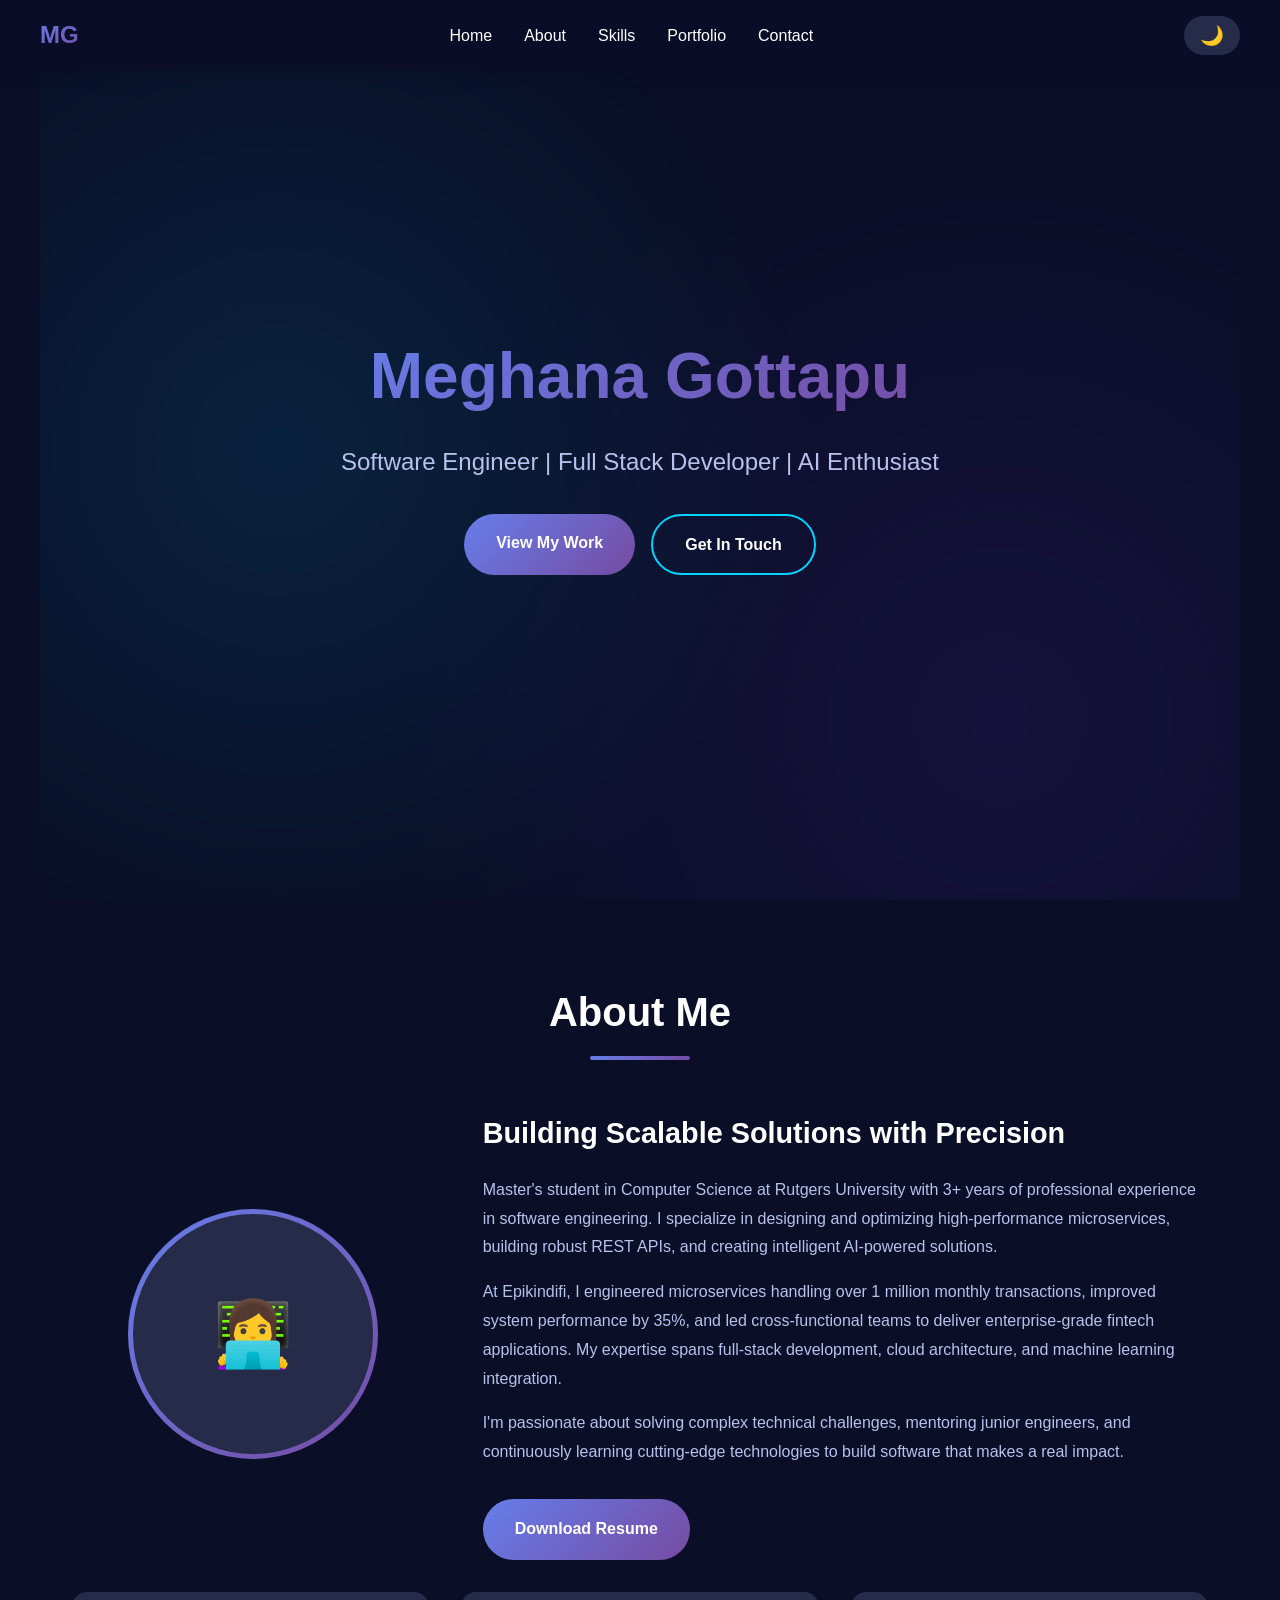
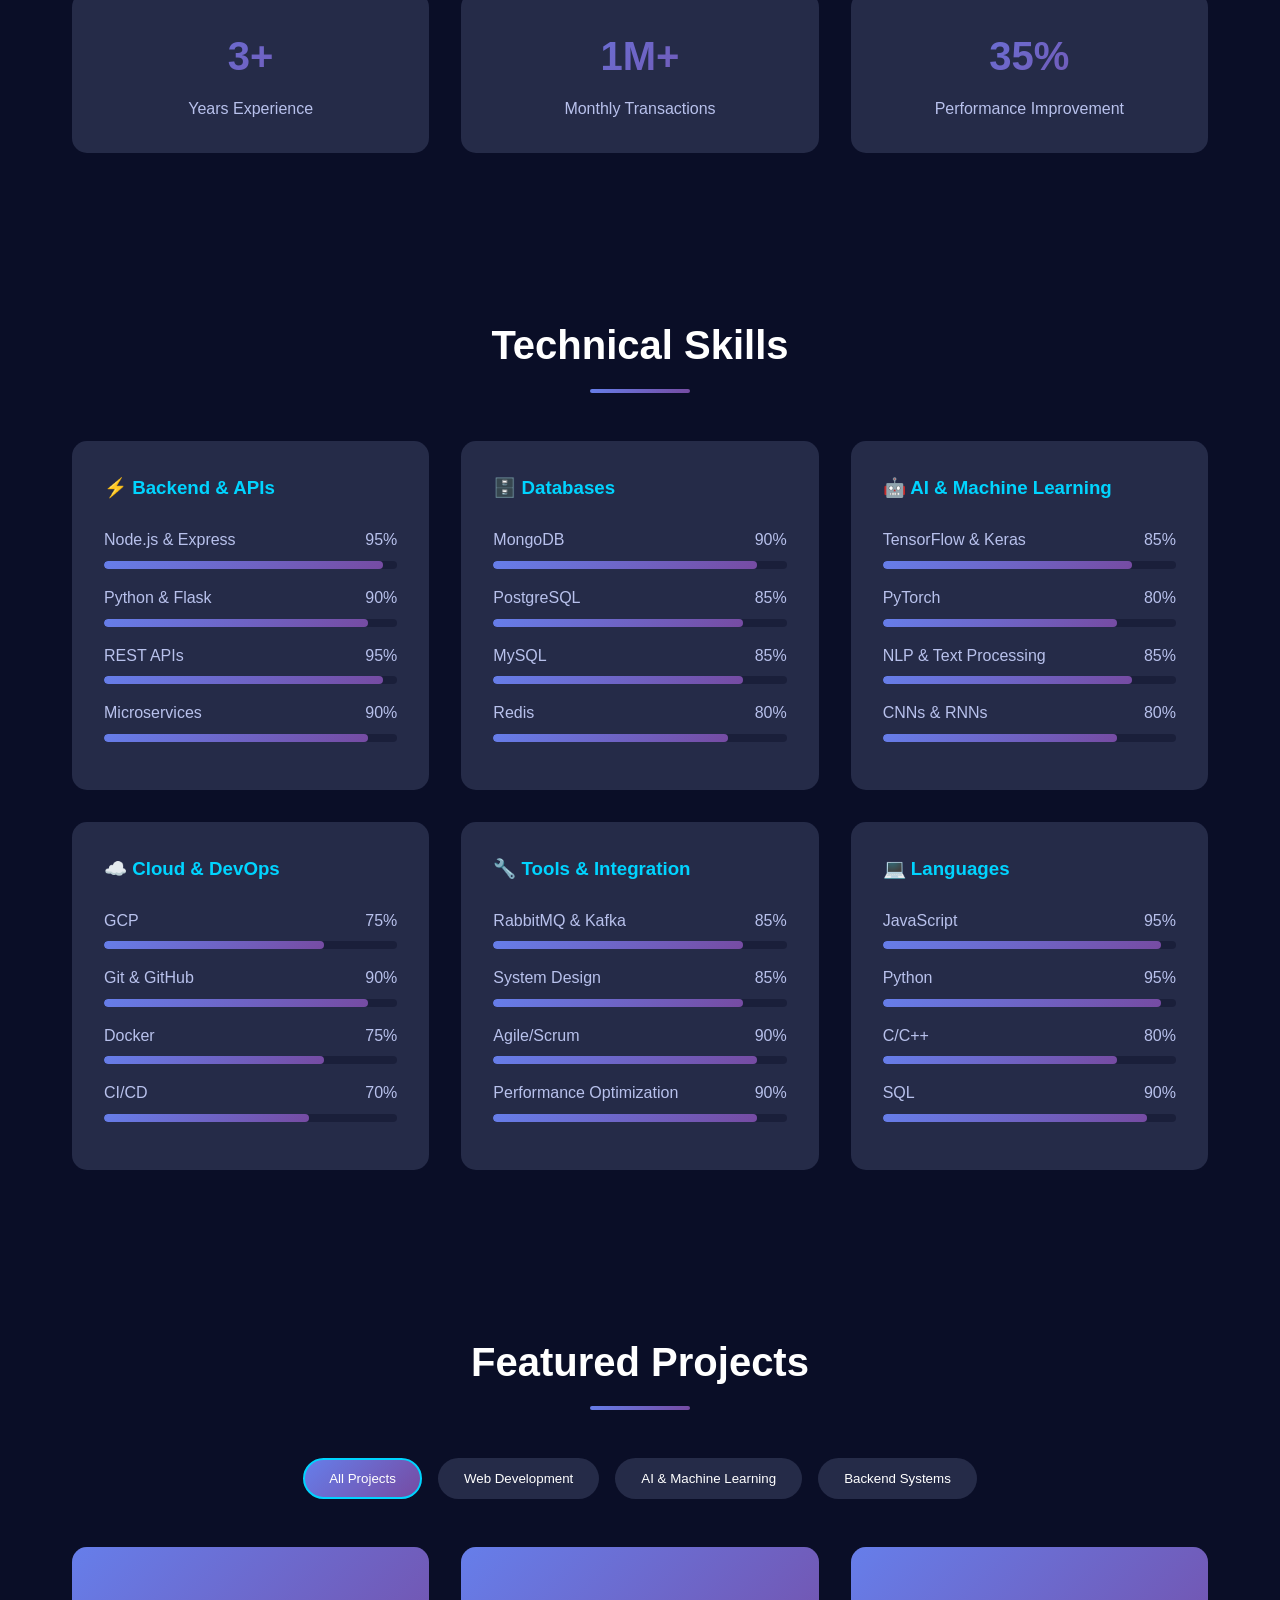
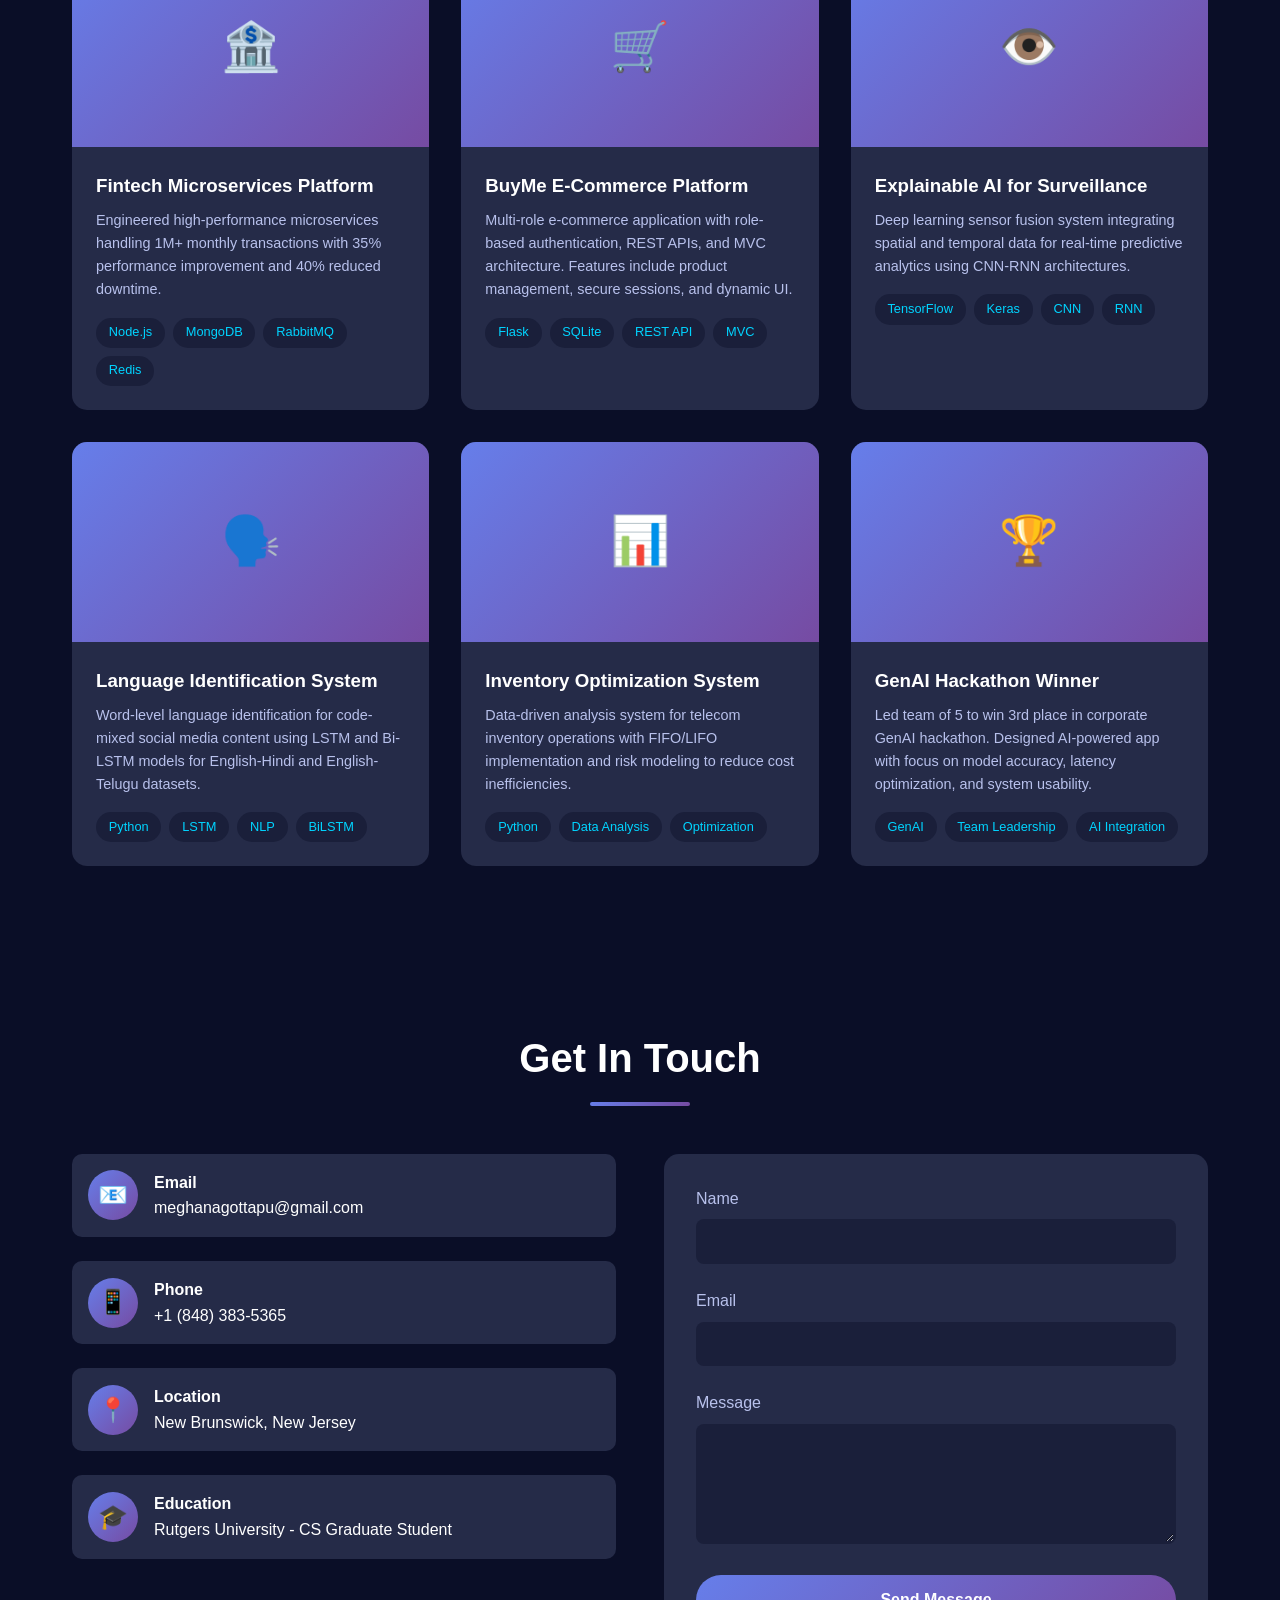
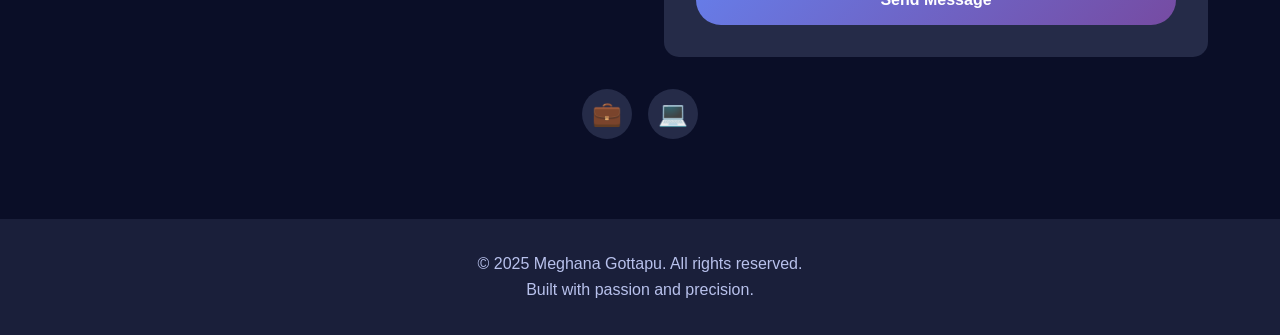
==== index.html @ 326f7963 "Create index.html" ====
<!DOCTYPE html>
<html lang="en">
<head>
    <meta charset="UTF-8">
    <meta name="viewport" content="width=device-width, initial-scale=1.0">
    <title>Meghana Gottapu - Software Engineer & AI Enthusiast</title>
    <meta name="description" content="Portfolio of Meghana Gottapu - Full Stack Developer specializing in microservices, AI/ML, and scalable systems">
    <style>
        * {
            margin: 0;
            padding: 0;
            box-sizing: border-box;
        }

        :root {
            --bg-primary: #0a0e27;
            --bg-secondary: #1a1f3a;
            --bg-card: #252b48;
            --text-primary: #ffffff;
            --text-secondary: #b8c1ec;
            --accent-primary: #00d4ff;
            --accent-secondary: #7c3aed;
            --accent-gradient: linear-gradient(135deg, #667eea 0%, #764ba2 100%);
            --transition: all 0.3s cubic-bezier(0.4, 0, 0.2, 1);
        }

        body.light-mode {
            --bg-primary: #f8f9fa;
            --bg-secondary: #ffffff;
            --bg-card: #ffffff;
            --text-primary: #1a1f3a;
            --text-secondary: #4a5568;
            --accent-primary: #667eea;
            --accent-secondary: #764ba2;
        }

        body {
            font-family: 'Segoe UI', Tahoma, Geneva, Verdana, sans-serif;
            background: var(--bg-primary);
            color: var(--text-primary);
            line-height: 1.6;
            overflow-x: hidden;
            transition: var(--transition);
        }

        .navbar {
            position: fixed;
            top: 0;
            width: 100%;
            background: rgba(10, 14, 39, 0.95);
            backdrop-filter: blur(10px);
            padding: 1rem 2rem;
            z-index: 1000;
            transition: var(--transition);
            box-shadow: 0 2px 20px rgba(0, 0, 0, 0.1);
        }

        body.light-mode .navbar {
            background: rgba(255, 255, 255, 0.95);
            box-shadow: 0 2px 20px rgba(0, 0, 0, 0.05);
        }

        .navbar.scrolled {
            padding: 0.5rem 2rem;
        }

        .nav-container {
            max-width: 1200px;
            margin: 0 auto;
            display: flex;
            justify-content: space-between;
            align-items: center;
        }

        .logo {
            font-size: 1.5rem;
            font-weight: bold;
            background: var(--accent-gradient);
            -webkit-background-clip: text;
            -webkit-text-fill-color: transparent;
            background-clip: text;
        }

        .nav-links {
            display: flex;
            gap: 2rem;
            list-style: none;
        }

        .nav-links a {
            color: var(--text-primary);
            text-decoration: none;
            font-weight: 500;
            transition: var(--transition);
            position: relative;
        }

        .nav-links a::after {
            content: '';
            position: absolute;
            bottom: -5px;
            left: 0;
            width: 0;
            height: 2px;
            background: var(--accent-gradient);
            transition: var(--transition);
        }

        .nav-links a:hover::after {
            width: 100%;
        }

        .theme-toggle {
            background: var(--bg-card);
            border: none;
            color: var(--text-primary);
            padding: 0.5rem 1rem;
            border-radius: 20px;
            cursor: pointer;
            transition: var(--transition);
            font-size: 1.2rem;
        }

        .theme-toggle:hover {
            transform: scale(1.1);
        }

        .hero {
            min-height: 100vh;
            display: flex;
            align-items: center;
            justify-content: center;
            position: relative;
            overflow: hidden;
            padding: 2rem;
        }

        .hero-bg {
            position: absolute;
            width: 100%;
            height: 100%;
            opacity: 0.1;
            background: radial-gradient(circle at 20% 50%, var(--accent-primary) 0%, transparent 50%),
                        radial-gradient(circle at 80% 80%, var(--accent-secondary) 0%, transparent 50%);
        }

        .hero-content {
            max-width: 1200px;
            z-index: 1;
            text-align: center;
        }

        .hero-content h1 {
            font-size: 4rem;
            margin-bottom: 1rem;
            background: var(--accent-gradient);
            -webkit-background-clip: text;
            -webkit-text-fill-color: transparent;
            background-clip: text;
            animation: fadeInUp 1s ease;
        }

        .hero-content .tagline {
            font-size: 1.5rem;
            color: var(--text-secondary);
            margin-bottom: 2rem;
            animation: fadeInUp 1s ease 0.2s backwards;
        }

        .cta-buttons {
            display: flex;
            gap: 1rem;
            justify-content: center;
            flex-wrap: wrap;
            animation: fadeInUp 1s ease 0.4s backwards;
        }

        .btn {
            padding: 1rem 2rem;
            border: none;
            border-radius: 50px;
            font-size: 1rem;
            font-weight: 600;
            cursor: pointer;
            transition: var(--transition);
            text-decoration: none;
            display: inline-block;
        }

        .btn-primary {
            background: var(--accent-gradient);
            color: white;
        }

        .btn-primary:hover {
            transform: translateY(-3px);
            box-shadow: 0 10px 30px rgba(102, 126, 234, 0.4);
        }

        .btn-secondary {
            background: transparent;
            color: var(--text-primary);
            border: 2px solid var(--accent-primary);
        }

        .btn-secondary:hover {
            background: var(--accent-primary);
            color: white;
            transform: translateY(-3px);
        }

        section {
            padding: 5rem 2rem;
            max-width: 1200px;
            margin: 0 auto;
        }

        .section-title {
            font-size: 2.5rem;
            text-align: center;
            margin-bottom: 3rem;
            position: relative;
            padding-bottom: 1rem;
        }

        .section-title::after {
            content: '';
            position: absolute;
            bottom: 0;
            left: 50%;
            transform: translateX(-50%);
            width: 100px;
            height: 4px;
            background: var(--accent-gradient);
            border-radius: 2px;
        }

        .about-content {
            display: grid;
            grid-template-columns: 1fr 2fr;
            gap: 3rem;
            align-items: center;
        }

        .about-image {
            width: 250px;
            height: 250px;
            border-radius: 50%;
            background: var(--accent-gradient);
            padding: 5px;
            margin: 0 auto;
        }

        .about-image-inner {
            width: 100%;
            height: 100%;
            border-radius: 50%;
            background: var(--bg-card);
            display: flex;
            align-items: center;
            justify-content: center;
            font-size: 4rem;
            color: var(--accent-primary);
        }

        .about-text {
            color: var(--text-secondary);
            line-height: 1.8;
        }

        .about-text h3 {
            color: var(--text-primary);
            margin-bottom: 1rem;
            font-size: 1.8rem;
        }

        .about-text p {
            margin-bottom: 1rem;
        }

        .stats {
            display: grid;
            grid-template-columns: repeat(3, 1fr);
            gap: 2rem;
            margin-top: 2rem;
        }

        .stat-card {
            background: var(--bg-card);
            padding: 2rem;
            border-radius: 15px;
            text-align: center;
            transition: var(--transition);
        }

        .stat-card:hover {
            transform: translateY(-10px);
            box-shadow: 0 10px 30px rgba(0, 0, 0, 0.3);
        }

        .stat-number {
            font-size: 2.5rem;
            font-weight: bold;
            background: var(--accent-gradient);
            -webkit-background-clip: text;
            -webkit-text-fill-color: transparent;
            background-clip: text;
        }

        .stat-label {
            color: var(--text-secondary);
            margin-top: 0.5rem;
        }

        .skills-grid {
            display: grid;
            grid-template-columns: repeat(auto-fit, minmax(300px, 1fr));
            gap: 2rem;
        }

        .skill-category {
            background: var(--bg-card);
            padding: 2rem;
            border-radius: 15px;
            transition: var(--transition);
        }

        .skill-category:hover {
            transform: translateY(-5px);
            box-shadow: 0 10px 30px rgba(0, 0, 0, 0.3);
        }

        .skill-category h3 {
            margin-bottom: 1.5rem;
            color: var(--accent-primary);
            display: flex;
            align-items: center;
            gap: 0.5rem;
        }

        .skill-item {
            margin-bottom: 1rem;
        }

        .skill-name {
            display: flex;
            justify-content: space-between;
            margin-bottom: 0.5rem;
            color: var(--text-secondary);
        }

        .skill-bar {
            height: 8px;
            background: var(--bg-secondary);
            border-radius: 10px;
            overflow: hidden;
        }

        .skill-progress {
            height: 100%;
            background: var(--accent-gradient);
            border-radius: 10px;
            transition: width 1s ease;
            width: 0;
        }

        .portfolio-filters {
            display: flex;
            justify-content: center;
            gap: 1rem;
            margin-bottom: 3rem;
            flex-wrap: wrap;
        }

        .filter-btn {
            padding: 0.7rem 1.5rem;
            background: var(--bg-card);
            color: var(--text-primary);
            border: 2px solid transparent;
            border-radius: 25px;
            cursor: pointer;
            transition: var(--transition);
            font-weight: 500;
        }

        .filter-btn:hover, .filter-btn.active {
            border-color: var(--accent-primary);
            background: var(--accent-gradient);
            color: white;
        }

        .portfolio-grid {
            display: grid;
            grid-template-columns: repeat(auto-fill, minmax(350px, 1fr));
            gap: 2rem;
        }

        .portfolio-item {
            background: var(--bg-card);
            border-radius: 15px;
            overflow: hidden;
            transition: var(--transition);
            cursor: pointer;
        }

        .portfolio-item:hover {
            transform: translateY(-10px);
            box-shadow: 0 15px 40px rgba(0, 0, 0, 0.4);
        }

        .portfolio-image {
            width: 100%;
            height: 200px;
            background: var(--accent-gradient);
            display: flex;
            align-items: center;
            justify-content: center;
            font-size: 3rem;
            color: white;
        }

        .portfolio-content {
            padding: 1.5rem;
        }

        .portfolio-content h3 {
            margin-bottom: 0.5rem;
            color: var(--text-primary);
        }

        .portfolio-content p {
            color: var(--text-secondary);
            margin-bottom: 1rem;
            font-size: 0.9rem;
        }

        .portfolio-tags {
            display: flex;
            flex-wrap: wrap;
            gap: 0.5rem;
        }

        .tag {
            padding: 0.3rem 0.8rem;
            background: var(--bg-secondary);
            border-radius: 15px;
            font-size: 0.8rem;
            color: var(--accent-primary);
        }

        .contact-container {
            display: grid;
            grid-template-columns: 1fr 1fr;
            gap: 3rem;
        }

        .contact-info {
            display: flex;
            flex-direction: column;
            gap: 1.5rem;
        }

        .contact-item {
            display: flex;
            align-items: center;
            gap: 1rem;
            padding: 1rem;
            background: var(--bg-card);
            border-radius: 10px;
            transition: var(--transition);
        }

        .contact-item:hover {
            transform: translateX(10px);
        }

        .contact-icon {
            width: 50px;
            height: 50px;
            background: var(--accent-gradient);
            border-radius: 50%;
            display: flex;
            align-items: center;
            justify-content: center;
            font-size: 1.5rem;
        }

        .contact-form {
            background: var(--bg-card);
            padding: 2rem;
            border-radius: 15px;
        }

        .form-group {
            margin-bottom: 1.5rem;
        }

        .form-group label {
            display: block;
            margin-bottom: 0.5rem;
            color: var(--text-secondary);
        }

        .form-group input,
        .form-group textarea {
            width: 100%;
            padding: 0.8rem;
            background: var(--bg-secondary);
            border: 2px solid transparent;
            border-radius: 8px;
            color: var(--text-primary);
            transition: var(--transition);
        }

        .form-group input:focus,
        .form-group textarea:focus {
            outline: none;
            border-color: var(--accent-primary);
        }

        .form-group textarea {
            resize: vertical;
            min-height: 120px;
        }

        .form-message {
            padding: 1rem;
            border-radius: 8px;
            margin-bottom: 1rem;
            display: none;
        }

        .form-message.success {
            background: rgba(0, 212, 255, 0.1);
            color: var(--accent-primary);
            border: 1px solid var(--accent-primary);
        }

        .form-message.error {
            background: rgba(255, 0, 0, 0.1);
            color: #ff4444;
            border: 1px solid #ff4444;
        }

        .social-links {
            display: flex;
            gap: 1rem;
            justify-content: center;
            margin-top: 2rem;
        }

        .social-link {
            width: 50px;
            height: 50px;
            background: var(--bg-card);
            border-radius: 50%;
            display: flex;
            align-items: center;
            justify-content: center;
            color: var(--text-primary);
            text-decoration: none;
            transition: var(--transition);
            font-size: 1.5rem;
        }

        .social-link:hover {
            background: var(--accent-gradient);
            color: white;
            transform: translateY(-5px);
        }

        footer {
            background: var(--bg-secondary);
            padding: 2rem;
            text-align: center;
            color: var(--text-secondary);
        }

        .scroll-top {
            position: fixed;
            bottom: 2rem;
            right: 2rem;
            width: 50px;
            height: 50px;
            background: var(--accent-gradient);
            color: white;
            border: none;
            border-radius: 50%;
            cursor: pointer;
            display: none;
            align-items: center;
            justify-content: center;
            font-size: 1.5rem;
            transition: var(--transition);
            z-index: 999;
        }

        .scroll-top:hover {
            transform: translateY(-5px);
        }

        .scroll-top.visible {
            display: flex;
        }

        @keyframes fadeInUp {
            from {
                opacity: 0;
                transform: translateY(30px);
            }
            to {
                opacity: 1;
                transform: translateY(0);
            }
        }

        .reveal {
            opacity: 0;
            transform: translateY(30px);
            transition: all 0.6s ease;
        }

        .reveal.active {
            opacity: 1;
            transform: translateY(0);
        }

        @media (max-width: 768px) {
            .nav-links {
                display: none;
            }

            .hero-content h1 {
                font-size: 2.5rem;
            }

            .hero-content .tagline {
                font-size: 1.2rem;
            }

            .about-content {
                grid-template-columns: 1fr;
            }

            .stats {
                grid-template-columns: 1fr;
            }

            .contact-container {
                grid-template-columns: 1fr;
            }

            .portfolio-grid {
                grid-template-columns: 1fr;
            }
        }
    </style>
</head>
<body>
    <nav class="navbar">
        <div class="nav-container">
            <div class="logo">MG</div>
            <ul class="nav-links">
                <li><a href="#home">Home</a></li>
                <li><a href="#about">About</a></li>
                <li><a href="#skills">Skills</a></li>
                <li><a href="#portfolio">Portfolio</a></li>
                <li><a href="#contact">Contact</a></li>
            </ul>
            <button class="theme-toggle" onclick="toggleTheme()">🌙</button>
        </div>
    </nav>

    <section id="home" class="hero">
        <div class="hero-bg"></div>
        <div class="hero-content">
            <h1>Meghana Gottapu</h1>
            <p class="tagline">Software Engineer | Full Stack Developer | AI Enthusiast</p>
            <div class="cta-buttons">
                <a href="#portfolio" class="btn btn-primary">View My Work</a>
                <a href="#contact" class="btn btn-secondary">Get In Touch</a>
            </div>
        </div>
    </section>

    <section id="about" class="reveal">
        <h2 class="section-title">About Me</h2>
        <div class="about-content">
            <div class="about-image">
                <div class="about-image-inner">👩‍💻</div>
            </div>
            <div class="about-text">
                <h3>Building Scalable Solutions with Precision</h3>
                <p>Master's student in Computer Science at Rutgers University with 3+ years of professional experience in software engineering. I specialize in designing and optimizing high-performance microservices, building robust REST APIs, and creating intelligent AI-powered solutions.</p>
                <p>At Epikindifi, I engineered microservices handling over 1 million monthly transactions, improved system performance by 35%, and led cross-functional teams to deliver enterprise-grade fintech applications. My expertise spans full-stack development, cloud architecture, and machine learning integration.</p>
                <p>I'm passionate about solving complex technical challenges, mentoring junior engineers, and continuously learning cutting-edge technologies to build software that makes a real impact.</p>
                <a href="CV.pdf" download class="btn btn-primary" style="margin-top: 1rem;">Download Resume</a>
            </div>
        </div>
        <div class="stats">
            <div class="stat-card reveal">
                <div class="stat-number">3+</div>
                <div class="stat-label">Years Experience</div>
            </div>
            <div class="stat-card reveal">
                <div class="stat-number">1M+</div>
                <div class="stat-label">Monthly Transactions</div>
            </div>
            <div class="stat-card reveal">
                <div class="stat-number">35%</div>
                <div class="stat-label">Performance Improvement</div>
            </div>
        </div>
    </section>

    <section id="skills" class="reveal">
        <h2 class="section-title">Technical Skills</h2>
        <div class="skills-grid">
            <div class="skill-category">
                <h3>⚡ Backend & APIs</h3>
                <div class="skill-item">
                    <div class="skill-name"><span>Node.js & Express</span><span>95%</span></div>
                    <div class="skill-bar"><div class="skill-progress" data-progress="95"></div></div>
                </div>
                <div class="skill-item">
                    <div class="skill-name"><span>Python & Flask</span><span>90%</span></div>
                    <div class="skill-bar"><div class="skill-progress" data-progress="90"></div></div>
                </div>
                <div class="skill-item">
                    <div class="skill-name"><span>REST APIs</span><span>95%</span></div>
                    <div class="skill-bar"><div class="skill-progress" data-progress="95"></div></div>
                </div>
                <div class="skill-item">
                    <div class="skill-name"><span>Microservices</span><span>90%</span></div>
                    <div class="skill-bar"><div class="skill-progress" data-progress="90"></div></div>
                </div>
            </div>
            <div class="skill-category">
                <h3>🗄️ Databases</h3>
                <div class="skill-item">
                    <div class="skill-name"><span>MongoDB</span><span>90%</span></div>
                    <div class="skill-bar"><div class="skill-progress" data-progress="90"></div></div>
                </div>
                <div class="skill-item">
                    <div class="skill-name"><span>PostgreSQL</span><span>85%</span></div>
                    <div class="skill-bar"><div class="skill-progress" data-progress="85"></div></div>
                </div>
                <div class="skill-item">
                    <div class="skill-name"><span>MySQL</span><span>85%</span></div>
                    <div class="skill-bar"><div class="skill-progress" data-progress="85"></div></div>
                </div>
                <div class="skill-item">
                    <div class="skill-name"><span>Redis</span><span>80%</span></div>
                    <div class="skill-bar"><div class="skill-progress" data-progress="80"></div></div>
                </div>
            </div>
            <div class="skill-category">
                <h3>🤖 AI & Machine Learning</h3>
                <div class="skill-item">
                    <div class="skill-name"><span>TensorFlow & Keras</span><span>85%</span></div>
                    <div class="skill-bar"><div class="skill-progress" data-progress="85"></div></div>
                </div>
                <div class="skill-item">
                    <div class="skill-name"><span>PyTorch</span><span>80%</span></div>
                    <div class="skill-bar"><div class="skill-progress" data-progress="80"></div></div>
                </div>
                <div class="skill-item">
                    <div class="skill-name"><span>NLP & Text Processing</span><span>85%</span></div>
                    <div class="skill-bar"><div class="skill-progress" data-progress="85"></div></div>
                </div>
                <div class="skill-item">
                    <div class="skill-name"><span>CNNs & RNNs</span><span>80%</span></div>
                    <div class="skill-bar"><div class="skill-progress" data-progress="80"></div></div>
                </div>
            </div>
            <div class="skill-category">
                <h3>☁️ Cloud & DevOps</h3>
                <div class="skill-item">
                    <div class="skill-name"><span>GCP</span><span>75%</span></div>
                    <div class="skill-bar"><div class="skill-progress" data-progress="75"></div></div>
                </div>
                <div class="skill-item">
                    <div class="skill-name"><span>Git & GitHub</span><span>90%</span></div>
                    <div class="skill-bar"><div class="skill-progress" data-progress="90"></div></div>
                </div>
                <div class="skill-item">
                    <div class="skill-name"><span>Docker</span><span>75%</span></div>
                    <div class="skill-bar"><div class="skill-progress" data-progress="75"></div></div>
                </div>
                <div class="skill-item">
                    <div class="skill-name"><span>CI/CD</span><span>70%</span></div>
                    <div class="skill-bar"><div class="skill-progress" data-progress="70"></div></div>
                </div>
            </div>
            <div class="skill-category">
                <h3>🔧 Tools & Integration</h3>
                <div class="skill-item">
                    <div class="skill-name"><span>RabbitMQ & Kafka</span><span>85%</span></div>
                    <div class="skill-bar"><div class="skill-progress" data-progress="85"></div></div>
                </div>
                <div class="skill-item">
                    <div class="skill-name"><span>System Design</span><span>85%</span></div>
                    <div class="skill-bar"><div class="skill-progress" data-progress="85"></div></div>
                </div>
                <div class="skill-item">
                    <div class="skill-name"><span>Agile/Scrum</span><span>90%</span></div>
                    <div class="skill-bar"><div class="skill-progress" data-progress="90"></div></div>
                </div>
                <div class="skill-item">
                    <div class="skill-name"><span>Performance Optimization</span><span>90%</span></div>
                    <div class="skill-bar"><div class="skill-progress" data-progress="90"></div></div>
                </div>
            </div>
            <div class="skill-category">
                <h3>💻 Languages</h3>
                <div class="skill-item">
                    <div class="skill-name"><span>JavaScript</span><span>95%</span></div>
                    <div class="skill-bar"><div class="skill-progress" data-progress="95"></div></div>
                </div>
                <div class="skill-item">
                    <div class="skill-name"><span>Python</span><span>95%</span></div>
                    <div class="skill-bar"><div class="skill-progress" data-progress="95"></div></div>
                </div>
                <div class="skill-item">
                    <div class="skill-name"><span>C/C++</span><span>80%</span></div>
                    <div class="skill-bar"><div class="skill-progress" data-progress="80"></div></div>
                </div>
                <div class="skill-item">
                    <div class="skill-name"><span>SQL</span><span>90%</span></div>
                    <div class="skill-bar"><div class="skill-progress" data-progress="90"></div></div>
                </div>
            </div>
        </div>
    </section>

    <section id="portfolio" class="reveal">
        <h2 class="section-title">Featured Projects</h2>
        <div class="portfolio-filters">
            <button class="filter-btn active" data-filter="all">All Projects</button>
            <button class="filter-btn" data-filter="web">Web Development</button>
            <button class="filter-btn" data-filter="ai">AI & Machine Learning</button>
            <button class="filter-btn" data-filter="backend">Backend Systems</button>
        </div>
        <div class="portfolio-grid">
            <div class="portfolio-item" data-category="backend">
                <div class="portfolio-image">🏦</div>
                <div class="portfolio-content">
                    <h3>Fintech Microservices Platform</h3>
                    <p>Engineered high-performance microservices handling 1M+ monthly transactions with 35% performance improvement and 40% reduced downtime.</p>
                    <div class="portfolio-tags">
                        <span class="tag">Node.js</span>
                        <span class="tag">MongoDB</span>
                        <span class="tag">RabbitMQ</span>
                        <span class="tag">Redis</span>
                    </div>
                </div>
            </div>
            <div class="portfolio-item" data-category="web">
                <div class="portfolio-image">🛒</div>
                <div class="portfolio-content">
                    <h3>BuyMe E-Commerce Platform</h3>
                    <p>Multi-role e-commerce application with role-based authentication, REST APIs, and MVC architecture. Features include product management, secure sessions, and dynamic UI.</p>
                    <div class="portfolio-tags">
                        <span class="tag">Flask</span>
                        <span class="tag">SQLite</span>
                        <span class="tag">REST API</span>
                        <span class="tag">MVC</span>
                    </div>
                </div>
            </div>
            <div class="portfolio-item" data-category="ai">
                <div class="portfolio-image">👁️</div>
                <div class="portfolio-content">
                    <h3>Explainable AI for Surveillance</h3>
                    <p>Deep learning sensor fusion system integrating spatial and temporal data for real-time predictive analytics using CNN-RNN architectures.</p>
                    <div class="portfolio-tags">
                        <span class="tag">TensorFlow</span>
                        <span class="tag">Keras</span>
                        <span class="tag">CNN</span>
                        <span class="tag">RNN</span>
                    </div>
                </div>
            </div>
            <div class="portfolio-item" data-category="ai">
                <div class="portfolio-image">🗣️</div>
                <div class="portfolio-content">
                    <h3>Language Identification System</h3>
                    <p>Word-level language identification for code-mixed social media content using LSTM and Bi-LSTM models for English-Hindi and English-Telugu datasets.</p>
                    <div class="portfolio-tags">
                        <span class="tag">Python</span>
                        <span class="tag">LSTM</span>
                        <span class="tag">NLP</span>
                        <span class="tag">BiLSTM</span>
                    </div>
                </div>
            </div>
            <div class="portfolio-item" data-category="backend">
                <div class="portfolio-image">📊</div>
                <div class="portfolio-content">
                    <h3>Inventory Optimization System</h3>
                    <p>Data-driven analysis system for telecom inventory operations with FIFO/LIFO implementation and risk modeling to reduce cost inefficiencies.</p>
                    <div class="portfolio-tags">
                        <span class="tag">Python</span>
                        <span class="tag">Data Analysis</span>
                        <span class="tag">Optimization</span>
                    </div>
                </div>
            </div>
            <div class="portfolio-item" data-category="ai web">
                <div class="portfolio-image">🏆</div>
                <div class="portfolio-content">
                    <h3>GenAI Hackathon Winner</h3>
                    <p>Led team of 5 to win 3rd place in corporate GenAI hackathon. Designed AI-powered app with focus on model accuracy, latency optimization, and system usability.</p>
                    <div class="portfolio-tags">
                        <span class="tag">GenAI</span>
                        <span class="tag">Team Leadership</span>
                        <span class="tag">AI Integration</span>
                    </div>
                </div>
            </div>
        </div>
    </section>

    <section id="contact" class="reveal">
        <h2 class="section-title">Get In Touch</h2>
        <div class="contact-container">
            <div class="contact-info">
                <div class="contact-item">
                    <div class="contact-icon">📧</div>
                    <div>
                        <h4>Email</h4>
                        <p>meghanagottapu@gmail.com</p>
                    </div>
                </div>
                <div class="contact-item">
                    <div class="contact-icon">📱</div>
                    <div>
                        <h4>Phone</h4>
                        <p>+1 (848) 383-5365</p>
                    </div>
                </div>
                <div class="contact-item">
                    <div class="contact-icon">📍</div>
                    <div>
                        <h4>Location</h4>
                        <p>New Brunswick, New Jersey</p>
                    </div>
                </div>
                <div class="contact-item">
                    <div class="contact-icon">🎓</div>
                    <div>
                        <h4>Education</h4>
                        <p>Rutgers University - CS Graduate Student</p>
                    </div>
                </div>
            </div>
            <div class="contact-form">
                <div class="form-message" id="formMessage"></div>
                <form id="contactForm">
                    <div class="form-group">
                        <label for="name">Name</label>
                        <input type="text" id="name" name="name" required>
                    </div>
                    <div class="form-group">
                        <label for="email">Email</label>
                        <input type="email" id="email" name="email" required>
                    </div>
                    <div class="form-group">
                        <label for="message">Message</label>
                        <textarea id="message" name="message" required></textarea>
                    </div>
                    <button type="submit" class="btn btn-primary" style="width: 100%;">Send Message</button>
                </form>
            </div>
        </div>
        <div class="social-links">
            <a href="https://linkedin.com/in/meghanagottapu/" class="social-link" target="_blank" rel="noopener">💼</a>
            <a href="https://github.com/meghanagottapu" class="social-link" target="_blank" rel="noopener">💻</a>
        </div>
    </section>

    <footer>
        <p>&copy; 2025 Meghana Gottapu. All rights reserved.</p>
        <p>Built with passion and precision.</p>
    </footer>

    <button class="scroll-top" id="scrollTop">↑</button>

    <script>
        // Theme Toggle
        function toggleTheme() {
            document.body.classList.toggle('light-mode');
            const themeBtn = document.querySelector('.theme-toggle');
            themeBtn.textContent = document.body.classList.contains('light-mode') ? '☀️' : '🌙';
            localStorage.setItem('theme', document.body.classList.contains('light-mode') ? 'light' : 'dark');
        }

        // Load saved theme
        const savedTheme = localStorage.getItem('theme');
        if (savedTheme === 'light') {
            document.body.classList.add('light-mode');
            document.querySelector('.theme-toggle').textContent = '☀️';
        }

        // Smooth Scrolling
        document.querySelectorAll('a[href^="#"]').forEach(anchor => {
            anchor.addEventListener('click', function (e) {
                e.preventDefault();
                const target = document.querySelector(this.getAttribute('href'));
                if (target) {
                    target.scrollIntoView({ behavior: 'smooth', block: 'start' });
                }
            });
        });

        // Navbar Scroll Effect
        let lastScroll = 0;
        window.addEventListener('scroll', () => {
            const navbar = document.querySelector('.navbar');
            const scrollTop = document.querySelector('.scroll-top');
            const currentScroll = window.pageYOffset;

            if (currentScroll > 100) {
                navbar.classList.add('scrolled');
                scrollTop.classList.add('visible');
            } else {
                navbar.classList.remove('scrolled');
                scrollTop.classList.remove('visible');
            }

            lastScroll = currentScroll;
        });

        // Scroll to Top
        document.getElementById('scrollTop').addEventListener('click', () => {
            window.scrollTo({ top: 0, behavior: 'smooth' });
        });

        // Reveal Animation on Scroll
        const revealElements = document.querySelectorAll('.reveal');
        const revealOnScroll = () => {
            revealElements.forEach(element => {
                const elementTop = element.getBoundingClientRect().top;
                const windowHeight = window.innerHeight;
                if (elementTop < windowHeight - 100) {
                    element.classList.add('active');
                }
            });
        };

        window.addEventListener('scroll', revealOnScroll);
        revealOnScroll();

        // Skill Bar Animation
        const observerOptions = {
            threshold: 0.5,
            rootMargin: '0px 0px -100px 0px'
        };

        const skillObserver = new IntersectionObserver((entries) => {
            entries.forEach(entry => {
                if (entry.isIntersecting) {
                    const progressBars = entry.target.querySelectorAll('.skill-progress');
                    progressBars.forEach(bar => {
                        const progress = bar.getAttribute('data-progress');
                        bar.style.width = progress + '%';
                    });
                    skillObserver.unobserve(entry.target);
                }
            });
        }, observerOptions);

        document.querySelectorAll('.skill-category').forEach(category => {
            skillObserver.observe(category);
        });

        // Portfolio Filter
        const filterBtns = document.querySelectorAll('.filter-btn');
        const portfolioItems = document.querySelectorAll('.portfolio-item');

        filterBtns.forEach(btn => {
            btn.addEventListener('click', () => {
                const filter = btn.getAttribute('data-filter');
                
                filterBtns.forEach(b => b.classList.remove('active'));
                btn.classList.add('active');

                portfolioItems.forEach(item => {
                    if (filter === 'all') {
                        item.style.display = 'block';
                        setTimeout(() => {
                            item.style.opacity = '1';
                            item.style.transform = 'translateY(0)';
                        }, 10);
                    } else {
                        const categories = item.getAttribute('data-category').split(' ');
                        if (categories.includes(filter)) {
                            item.style.display = 'block';
                            setTimeout(() => {
                                item.style.opacity = '1';
                                item.style.transform = 'translateY(0)';
                            }, 10);
                        } else {
                            item.style.opacity = '0';
                            item.style.transform = 'translateY(30px)';
                            setTimeout(() => {
                                item.style.display = 'none';
                            }, 300);
                        }
                    }
                });
            });
        });

        // Contact Form Validation
        const contactForm = document.getElementById('contactForm');
        const formMessage = document.getElementById('formMessage');

        contactForm.addEventListener('submit', (e) => {
            e.preventDefault();
            
            const name = document.getElementById('name').value.trim();
            const email = document.getElementById('email').value.trim();
            const message = document.getElementById('message').value.trim();

            if (!name || !email || !message) {
                showMessage('Please fill in all fields.', 'error');
                return;
            }

            const emailRegex = /^[^\s@]+@[^\s@]+\.[^\s@]+$/;
            if (!emailRegex.test(email)) {
                showMessage('Please enter a valid email address.', 'error');
                return;
            }

            showMessage('Thank you for your message! I\'ll get back to you soon.', 'success');
            contactForm.reset();
        });

        function showMessage(text, type) {
            formMessage.textContent = text;
            formMessage.className = `form-message ${type}`;
            formMessage.style.display = 'block';
            
            setTimeout(() => {
                formMessage.style.display = 'none';
            }, 5000);
        }

        // Prevent form submission on enter in single-line inputs
        document.querySelectorAll('input').forEach(input => {
            input.addEventListener('keypress', (e) => {
                if (e.key === 'Enter') {
                    e.preventDefault();
                }
            });
        });
    </script>
</body>
</html>
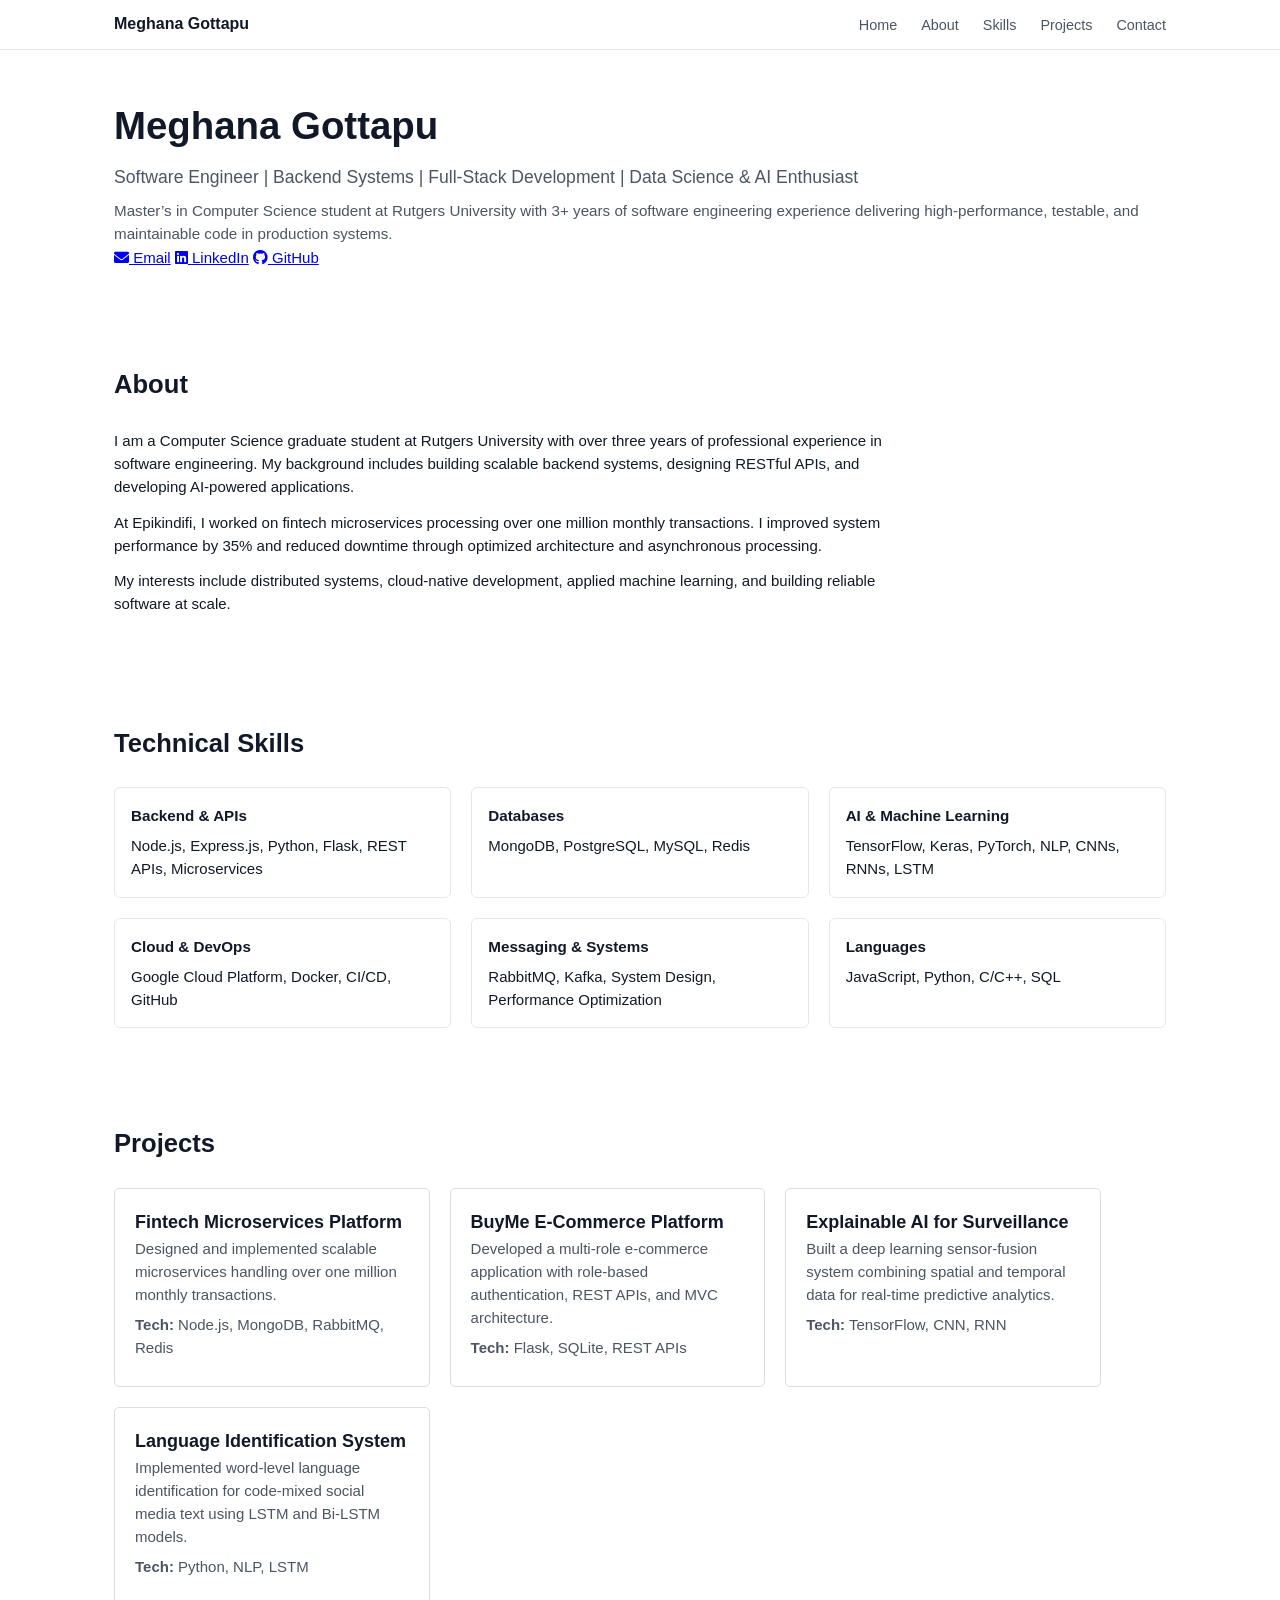
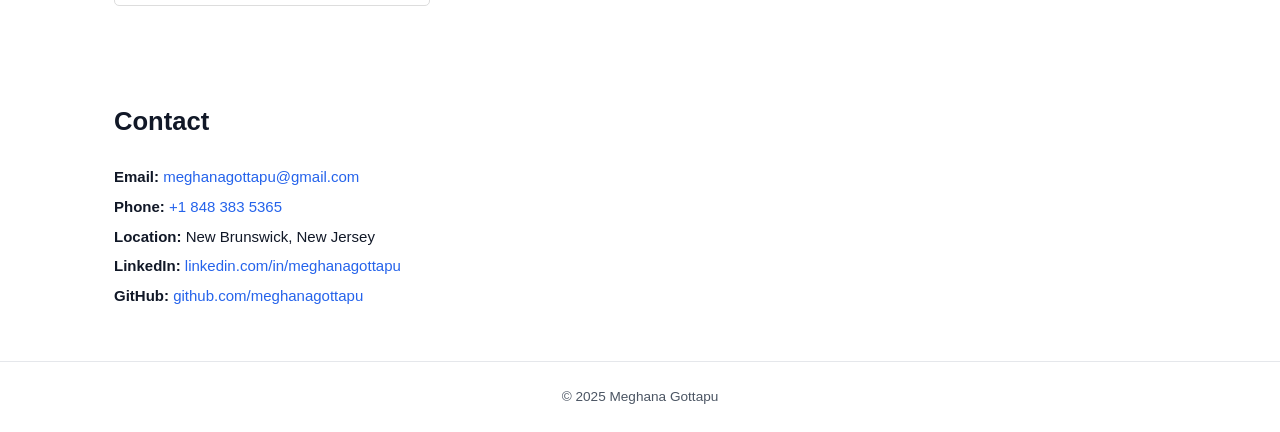
==== commit 403e4a99: "COM:" ====
--- a/index.html
+++ b/index.html
@@ -1,1161 +1,216 @@
 <!DOCTYPE html>
 <html lang="en">
+
 <head>
-    <meta charset="UTF-8">
-    <meta name="viewport" content="width=device-width, initial-scale=1.0">
-    <title>Meghana Gottapu - Software Engineer & AI Enthusiast</title>
-    <meta name="description" content="Portfolio of Meghana Gottapu - Full Stack Developer specializing in microservices, AI/ML, and scalable systems">
-    <style>
-        * {
-            margin: 0;
-            padding: 0;
-            box-sizing: border-box;
-        }
-
-        :root {
-            --bg-primary: #0a0e27;
-            --bg-secondary: #1a1f3a;
-            --bg-card: #252b48;
-            --text-primary: #ffffff;
-            --text-secondary: #b8c1ec;
-            --accent-primary: #00d4ff;
-            --accent-secondary: #7c3aed;
-            --accent-gradient: linear-gradient(135deg, #667eea 0%, #764ba2 100%);
-            --transition: all 0.3s cubic-bezier(0.4, 0, 0.2, 1);
-        }
-
-        body.light-mode {
-            --bg-primary: #f8f9fa;
-            --bg-secondary: #ffffff;
-            --bg-card: #ffffff;
-            --text-primary: #1a1f3a;
-            --text-secondary: #4a5568;
-            --accent-primary: #667eea;
-            --accent-secondary: #764ba2;
-        }
-
-        body {
-            font-family: 'Segoe UI', Tahoma, Geneva, Verdana, sans-serif;
-            background: var(--bg-primary);
-            color: var(--text-primary);
-            line-height: 1.6;
-            overflow-x: hidden;
-            transition: var(--transition);
-        }
-
-        .navbar {
-            position: fixed;
-            top: 0;
-            width: 100%;
-            background: rgba(10, 14, 39, 0.95);
-            backdrop-filter: blur(10px);
-            padding: 1rem 2rem;
-            z-index: 1000;
-            transition: var(--transition);
-            box-shadow: 0 2px 20px rgba(0, 0, 0, 0.1);
-        }
-
-        body.light-mode .navbar {
-            background: rgba(255, 255, 255, 0.95);
-            box-shadow: 0 2px 20px rgba(0, 0, 0, 0.05);
-        }
-
-        .navbar.scrolled {
-            padding: 0.5rem 2rem;
-        }
-
-        .nav-container {
-            max-width: 1200px;
-            margin: 0 auto;
-            display: flex;
-            justify-content: space-between;
-            align-items: center;
-        }
-
-        .logo {
-            font-size: 1.5rem;
-            font-weight: bold;
-            background: var(--accent-gradient);
-            -webkit-background-clip: text;
-            -webkit-text-fill-color: transparent;
-            background-clip: text;
-        }
-
-        .nav-links {
-            display: flex;
-            gap: 2rem;
-            list-style: none;
-        }
-
-        .nav-links a {
-            color: var(--text-primary);
-            text-decoration: none;
-            font-weight: 500;
-            transition: var(--transition);
-            position: relative;
-        }
-
-        .nav-links a::after {
-            content: '';
-            position: absolute;
-            bottom: -5px;
-            left: 0;
-            width: 0;
-            height: 2px;
-            background: var(--accent-gradient);
-            transition: var(--transition);
-        }
-
-        .nav-links a:hover::after {
-            width: 100%;
-        }
-
-        .theme-toggle {
-            background: var(--bg-card);
-            border: none;
-            color: var(--text-primary);
-            padding: 0.5rem 1rem;
-            border-radius: 20px;
-            cursor: pointer;
-            transition: var(--transition);
-            font-size: 1.2rem;
-        }
-
-        .theme-toggle:hover {
-            transform: scale(1.1);
-        }
-
-        .hero {
-            min-height: 100vh;
-            display: flex;
-            align-items: center;
-            justify-content: center;
-            position: relative;
-            overflow: hidden;
-            padding: 2rem;
-        }
-
-        .hero-bg {
-            position: absolute;
-            width: 100%;
-            height: 100%;
-            opacity: 0.1;
-            background: radial-gradient(circle at 20% 50%, var(--accent-primary) 0%, transparent 50%),
-                        radial-gradient(circle at 80% 80%, var(--accent-secondary) 0%, transparent 50%);
-        }
-
-        .hero-content {
-            max-width: 1200px;
-            z-index: 1;
-            text-align: center;
-        }
-
-        .hero-content h1 {
-            font-size: 4rem;
-            margin-bottom: 1rem;
-            background: var(--accent-gradient);
-            -webkit-background-clip: text;
-            -webkit-text-fill-color: transparent;
-            background-clip: text;
-            animation: fadeInUp 1s ease;
-        }
-
-        .hero-content .tagline {
-            font-size: 1.5rem;
-            color: var(--text-secondary);
-            margin-bottom: 2rem;
-            animation: fadeInUp 1s ease 0.2s backwards;
-        }
-
-        .cta-buttons {
-            display: flex;
-            gap: 1rem;
-            justify-content: center;
-            flex-wrap: wrap;
-            animation: fadeInUp 1s ease 0.4s backwards;
-        }
-
-        .btn {
-            padding: 1rem 2rem;
-            border: none;
-            border-radius: 50px;
-            font-size: 1rem;
-            font-weight: 600;
-            cursor: pointer;
-            transition: var(--transition);
-            text-decoration: none;
-            display: inline-block;
-        }
-
-        .btn-primary {
-            background: var(--accent-gradient);
-            color: white;
-        }
-
-        .btn-primary:hover {
-            transform: translateY(-3px);
-            box-shadow: 0 10px 30px rgba(102, 126, 234, 0.4);
-        }
-
-        .btn-secondary {
-            background: transparent;
-            color: var(--text-primary);
-            border: 2px solid var(--accent-primary);
-        }
-
-        .btn-secondary:hover {
-            background: var(--accent-primary);
-            color: white;
-            transform: translateY(-3px);
-        }
-
-        section {
-            padding: 5rem 2rem;
-            max-width: 1200px;
-            margin: 0 auto;
-        }
-
-        .section-title {
-            font-size: 2.5rem;
-            text-align: center;
-            margin-bottom: 3rem;
-            position: relative;
-            padding-bottom: 1rem;
-        }
-
-        .section-title::after {
-            content: '';
-            position: absolute;
-            bottom: 0;
-            left: 50%;
-            transform: translateX(-50%);
-            width: 100px;
-            height: 4px;
-            background: var(--accent-gradient);
-            border-radius: 2px;
-        }
-
-        .about-content {
-            display: grid;
-            grid-template-columns: 1fr 2fr;
-            gap: 3rem;
-            align-items: center;
-        }
-
-        .about-image {
-            width: 250px;
-            height: 250px;
-            border-radius: 50%;
-            background: var(--accent-gradient);
-            padding: 5px;
-            margin: 0 auto;
-        }
-
-        .about-image-inner {
-            width: 100%;
-            height: 100%;
-            border-radius: 50%;
-            background: var(--bg-card);
-            display: flex;
-            align-items: center;
-            justify-content: center;
-            font-size: 4rem;
-            color: var(--accent-primary);
-        }
-
-        .about-text {
-            color: var(--text-secondary);
-            line-height: 1.8;
-        }
-
-        .about-text h3 {
-            color: var(--text-primary);
-            margin-bottom: 1rem;
-            font-size: 1.8rem;
-        }
-
-        .about-text p {
-            margin-bottom: 1rem;
-        }
-
-        .stats {
-            display: grid;
-            grid-template-columns: repeat(3, 1fr);
-            gap: 2rem;
-            margin-top: 2rem;
-        }
-
-        .stat-card {
-            background: var(--bg-card);
-            padding: 2rem;
-            border-radius: 15px;
-            text-align: center;
-            transition: var(--transition);
-        }
-
-        .stat-card:hover {
-            transform: translateY(-10px);
-            box-shadow: 0 10px 30px rgba(0, 0, 0, 0.3);
-        }
-
-        .stat-number {
-            font-size: 2.5rem;
-            font-weight: bold;
-            background: var(--accent-gradient);
-            -webkit-background-clip: text;
-            -webkit-text-fill-color: transparent;
-            background-clip: text;
-        }
-
-        .stat-label {
-            color: var(--text-secondary);
-            margin-top: 0.5rem;
-        }
-
-        .skills-grid {
-            display: grid;
-            grid-template-columns: repeat(auto-fit, minmax(300px, 1fr));
-            gap: 2rem;
-        }
-
-        .skill-category {
-            background: var(--bg-card);
-            padding: 2rem;
-            border-radius: 15px;
-            transition: var(--transition);
-        }
-
-        .skill-category:hover {
-            transform: translateY(-5px);
-            box-shadow: 0 10px 30px rgba(0, 0, 0, 0.3);
-        }
-
-        .skill-category h3 {
-            margin-bottom: 1.5rem;
-            color: var(--accent-primary);
-            display: flex;
-            align-items: center;
-            gap: 0.5rem;
-        }
-
-        .skill-item {
-            margin-bottom: 1rem;
-        }
-
-        .skill-name {
-            display: flex;
-            justify-content: space-between;
-            margin-bottom: 0.5rem;
-            color: var(--text-secondary);
-        }
-
-        .skill-bar {
-            height: 8px;
-            background: var(--bg-secondary);
-            border-radius: 10px;
-            overflow: hidden;
-        }
-
-        .skill-progress {
-            height: 100%;
-            background: var(--accent-gradient);
-            border-radius: 10px;
-            transition: width 1s ease;
-            width: 0;
-        }
-
-        .portfolio-filters {
-            display: flex;
-            justify-content: center;
-            gap: 1rem;
-            margin-bottom: 3rem;
-            flex-wrap: wrap;
-        }
-
-        .filter-btn {
-            padding: 0.7rem 1.5rem;
-            background: var(--bg-card);
-            color: var(--text-primary);
-            border: 2px solid transparent;
-            border-radius: 25px;
-            cursor: pointer;
-            transition: var(--transition);
-            font-weight: 500;
-        }
-
-        .filter-btn:hover, .filter-btn.active {
-            border-color: var(--accent-primary);
-            background: var(--accent-gradient);
-            color: white;
-        }
-
-        .portfolio-grid {
-            display: grid;
-            grid-template-columns: repeat(auto-fill, minmax(350px, 1fr));
-            gap: 2rem;
-        }
-
-        .portfolio-item {
-            background: var(--bg-card);
-            border-radius: 15px;
-            overflow: hidden;
-            transition: var(--transition);
-            cursor: pointer;
-        }
-
-        .portfolio-item:hover {
-            transform: translateY(-10px);
-            box-shadow: 0 15px 40px rgba(0, 0, 0, 0.4);
-        }
-
-        .portfolio-image {
-            width: 100%;
-            height: 200px;
-            background: var(--accent-gradient);
-            display: flex;
-            align-items: center;
-            justify-content: center;
-            font-size: 3rem;
-            color: white;
-        }
-
-        .portfolio-content {
-            padding: 1.5rem;
-        }
-
-        .portfolio-content h3 {
-            margin-bottom: 0.5rem;
-            color: var(--text-primary);
-        }
-
-        .portfolio-content p {
-            color: var(--text-secondary);
-            margin-bottom: 1rem;
-            font-size: 0.9rem;
-        }
-
-        .portfolio-tags {
-            display: flex;
-            flex-wrap: wrap;
-            gap: 0.5rem;
-        }
-
-        .tag {
-            padding: 0.3rem 0.8rem;
-            background: var(--bg-secondary);
-            border-radius: 15px;
-            font-size: 0.8rem;
-            color: var(--accent-primary);
-        }
-
-        .contact-container {
-            display: grid;
-            grid-template-columns: 1fr 1fr;
-            gap: 3rem;
-        }
-
-        .contact-info {
-            display: flex;
-            flex-direction: column;
-            gap: 1.5rem;
-        }
-
-        .contact-item {
-            display: flex;
-            align-items: center;
-            gap: 1rem;
-            padding: 1rem;
-            background: var(--bg-card);
-            border-radius: 10px;
-            transition: var(--transition);
-        }
-
-        .contact-item:hover {
-            transform: translateX(10px);
-        }
-
-        .contact-icon {
-            width: 50px;
-            height: 50px;
-            background: var(--accent-gradient);
-            border-radius: 50%;
-            display: flex;
-            align-items: center;
-            justify-content: center;
-            font-size: 1.5rem;
-        }
-
-        .contact-form {
-            background: var(--bg-card);
-            padding: 2rem;
-            border-radius: 15px;
-        }
-
-        .form-group {
-            margin-bottom: 1.5rem;
-        }
-
-        .form-group label {
-            display: block;
-            margin-bottom: 0.5rem;
-            color: var(--text-secondary);
-        }
-
-        .form-group input,
-        .form-group textarea {
-            width: 100%;
-            padding: 0.8rem;
-            background: var(--bg-secondary);
-            border: 2px solid transparent;
-            border-radius: 8px;
-            color: var(--text-primary);
-            transition: var(--transition);
-        }
-
-        .form-group input:focus,
-        .form-group textarea:focus {
-            outline: none;
-            border-color: var(--accent-primary);
-        }
-
-        .form-group textarea {
-            resize: vertical;
-            min-height: 120px;
-        }
-
-        .form-message {
-            padding: 1rem;
-            border-radius: 8px;
-            margin-bottom: 1rem;
-            display: none;
-        }
-
-        .form-message.success {
-            background: rgba(0, 212, 255, 0.1);
-            color: var(--accent-primary);
-            border: 1px solid var(--accent-primary);
-        }
-
-        .form-message.error {
-            background: rgba(255, 0, 0, 0.1);
-            color: #ff4444;
-            border: 1px solid #ff4444;
-        }
-
-        .social-links {
-            display: flex;
-            gap: 1rem;
-            justify-content: center;
-            margin-top: 2rem;
-        }
-
-        .social-link {
-            width: 50px;
-            height: 50px;
-            background: var(--bg-card);
-            border-radius: 50%;
-            display: flex;
-            align-items: center;
-            justify-content: center;
-            color: var(--text-primary);
-            text-decoration: none;
-            transition: var(--transition);
-            font-size: 1.5rem;
-        }
-
-        .social-link:hover {
-            background: var(--accent-gradient);
-            color: white;
-            transform: translateY(-5px);
-        }
-
-        footer {
-            background: var(--bg-secondary);
-            padding: 2rem;
-            text-align: center;
-            color: var(--text-secondary);
-        }
-
-        .scroll-top {
-            position: fixed;
-            bottom: 2rem;
-            right: 2rem;
-            width: 50px;
-            height: 50px;
-            background: var(--accent-gradient);
-            color: white;
-            border: none;
-            border-radius: 50%;
-            cursor: pointer;
-            display: none;
-            align-items: center;
-            justify-content: center;
-            font-size: 1.5rem;
-            transition: var(--transition);
-            z-index: 999;
-        }
-
-        .scroll-top:hover {
-            transform: translateY(-5px);
-        }
-
-        .scroll-top.visible {
-            display: flex;
-        }
-
-        @keyframes fadeInUp {
-            from {
-                opacity: 0;
-                transform: translateY(30px);
-            }
-            to {
-                opacity: 1;
-                transform: translateY(0);
-            }
-        }
-
-        .reveal {
-            opacity: 0;
-            transform: translateY(30px);
-            transition: all 0.6s ease;
-        }
-
-        .reveal.active {
-            opacity: 1;
-            transform: translateY(0);
-        }
-
-        @media (max-width: 768px) {
-            .nav-links {
-                display: none;
-            }
-
-            .hero-content h1 {
-                font-size: 2.5rem;
-            }
-
-            .hero-content .tagline {
-                font-size: 1.2rem;
-            }
-
-            .about-content {
-                grid-template-columns: 1fr;
-            }
-
-            .stats {
-                grid-template-columns: 1fr;
-            }
-
-            .contact-container {
-                grid-template-columns: 1fr;
-            }
-
-            .portfolio-grid {
-                grid-template-columns: 1fr;
-            }
-        }
-    </style>
+    <meta charset="UTF-8" />
+    <meta name="viewport" content="width=device-width, initial-scale=1.0" />
+    <title>Meghana Gottapu | Software Engineer</title>
+
+    <meta name="description"
+        content="Meghana Gottapu – Software Engineer specializing in backend systems, microservices, and AI-powered applications." />
+
+    <!-- Font Awesome CDN for Icons -->
+    <link rel="stylesheet" href="https://cdnjs.cloudflare.com/ajax/libs/font-awesome/6.0.0-beta3/css/all.min.css" />
+    <link rel="stylesheet" href="index.css" />
 </head>
+
 <body>
+
     <nav class="navbar">
         <div class="nav-container">
-            <div class="logo">MG</div>
+            <div class="logo">Meghana Gottapu</div>
             <ul class="nav-links">
                 <li><a href="#home">Home</a></li>
                 <li><a href="#about">About</a></li>
                 <li><a href="#skills">Skills</a></li>
-                <li><a href="#portfolio">Portfolio</a></li>
+                <li><a href="#portfolio">Projects</a></li>
                 <li><a href="#contact">Contact</a></li>
             </ul>
-            <button class="theme-toggle" onclick="toggleTheme()">🌙</button>
         </div>
     </nav>
 
     <section id="home" class="hero">
-        <div class="hero-bg"></div>
         <div class="hero-content">
             <h1>Meghana Gottapu</h1>
-            <p class="tagline">Software Engineer | Full Stack Developer | AI Enthusiast</p>
-            <div class="cta-buttons">
-                <a href="#portfolio" class="btn btn-primary">View My Work</a>
-                <a href="#contact" class="btn btn-secondary">Get In Touch</a>
-            </div>
-        </div>
-    </section>
-
-    <section id="about" class="reveal">
-        <h2 class="section-title">About Me</h2>
+            <p class="tagline">Software Engineer | Backend Systems | Full-Stack Development | Data Science & AI
+                Enthusiast</p>
+            <p class="summary-line">
+                Master’s in Computer Science student at Rutgers University with 3+ years of software engineering
+                experience delivering high-performance, testable, and maintainable code in production systems.
+            </p>
+            <div class="contact">
+                <a href="mailto:meghanagottapu@gmail.com" class="btn"><i class="fas fa-envelope"></i> Email</a>
+                <a href="https://linkedin.com/in/meghanagottapu/" class="btn"><i class="fab fa-linkedin"></i>
+                    LinkedIn</a>
+                <a href="https://github.com/meghanagottapu" class="btn"><i class="fab fa-github"></i> GitHub</a>
+            </div>
+        </div>
+    </section>
+
+    <section id="about">
+        <h2 class="section-title">About</h2>
         <div class="about-content">
-            <div class="about-image">
-                <div class="about-image-inner">👩‍💻</div>
-            </div>
-            <div class="about-text">
-                <h3>Building Scalable Solutions with Precision</h3>
-                <p>Master's student in Computer Science at Rutgers University with 3+ years of professional experience in software engineering. I specialize in designing and optimizing high-performance microservices, building robust REST APIs, and creating intelligent AI-powered solutions.</p>
-                <p>At Epikindifi, I engineered microservices handling over 1 million monthly transactions, improved system performance by 35%, and led cross-functional teams to deliver enterprise-grade fintech applications. My expertise spans full-stack development, cloud architecture, and machine learning integration.</p>
-                <p>I'm passionate about solving complex technical challenges, mentoring junior engineers, and continuously learning cutting-edge technologies to build software that makes a real impact.</p>
-                <a href="CV.pdf" download class="btn btn-primary" style="margin-top: 1rem;">Download Resume</a>
-            </div>
-        </div>
-        <div class="stats">
-            <div class="stat-card reveal">
-                <div class="stat-number">3+</div>
-                <div class="stat-label">Years Experience</div>
-            </div>
-            <div class="stat-card reveal">
-                <div class="stat-number">1M+</div>
-                <div class="stat-label">Monthly Transactions</div>
-            </div>
-            <div class="stat-card reveal">
-                <div class="stat-number">35%</div>
-                <div class="stat-label">Performance Improvement</div>
-            </div>
-        </div>
-    </section>
-
-    <section id="skills" class="reveal">
+            <p>
+                I am a Computer Science graduate student at Rutgers University with over
+                three years of professional experience in software engineering.
+                My background includes building scalable backend systems, designing
+                RESTful APIs, and developing AI-powered applications.
+            </p>
+
+            <p>
+                At Epikindifi, I worked on fintech microservices processing over one million
+                monthly transactions. I improved system performance by 35% and reduced
+                downtime through optimized architecture and asynchronous processing.
+            </p>
+
+            <p>
+                My interests include distributed systems, cloud-native development,
+                applied machine learning, and building reliable software at scale.
+            </p>
+        </div>
+    </section>
+
+    <section id="skills">
         <h2 class="section-title">Technical Skills</h2>
         <div class="skills-grid">
             <div class="skill-category">
-                <h3>⚡ Backend & APIs</h3>
-                <div class="skill-item">
-                    <div class="skill-name"><span>Node.js & Express</span><span>95%</span></div>
-                    <div class="skill-bar"><div class="skill-progress" data-progress="95"></div></div>
-                </div>
-                <div class="skill-item">
-                    <div class="skill-name"><span>Python & Flask</span><span>90%</span></div>
-                    <div class="skill-bar"><div class="skill-progress" data-progress="90"></div></div>
-                </div>
-                <div class="skill-item">
-                    <div class="skill-name"><span>REST APIs</span><span>95%</span></div>
-                    <div class="skill-bar"><div class="skill-progress" data-progress="95"></div></div>
-                </div>
-                <div class="skill-item">
-                    <div class="skill-name"><span>Microservices</span><span>90%</span></div>
-                    <div class="skill-bar"><div class="skill-progress" data-progress="90"></div></div>
-                </div>
-            </div>
-            <div class="skill-category">
-                <h3>🗄️ Databases</h3>
-                <div class="skill-item">
-                    <div class="skill-name"><span>MongoDB</span><span>90%</span></div>
-                    <div class="skill-bar"><div class="skill-progress" data-progress="90"></div></div>
-                </div>
-                <div class="skill-item">
-                    <div class="skill-name"><span>PostgreSQL</span><span>85%</span></div>
-                    <div class="skill-bar"><div class="skill-progress" data-progress="85"></div></div>
-                </div>
-                <div class="skill-item">
-                    <div class="skill-name"><span>MySQL</span><span>85%</span></div>
-                    <div class="skill-bar"><div class="skill-progress" data-progress="85"></div></div>
-                </div>
-                <div class="skill-item">
-                    <div class="skill-name"><span>Redis</span><span>80%</span></div>
-                    <div class="skill-bar"><div class="skill-progress" data-progress="80"></div></div>
-                </div>
-            </div>
-            <div class="skill-category">
-                <h3>🤖 AI & Machine Learning</h3>
-                <div class="skill-item">
-                    <div class="skill-name"><span>TensorFlow & Keras</span><span>85%</span></div>
-                    <div class="skill-bar"><div class="skill-progress" data-progress="85"></div></div>
-                </div>
-                <div class="skill-item">
-                    <div class="skill-name"><span>PyTorch</span><span>80%</span></div>
-                    <div class="skill-bar"><div class="skill-progress" data-progress="80"></div></div>
-                </div>
-                <div class="skill-item">
-                    <div class="skill-name"><span>NLP & Text Processing</span><span>85%</span></div>
-                    <div class="skill-bar"><div class="skill-progress" data-progress="85"></div></div>
-                </div>
-                <div class="skill-item">
-                    <div class="skill-name"><span>CNNs & RNNs</span><span>80%</span></div>
-                    <div class="skill-bar"><div class="skill-progress" data-progress="80"></div></div>
-                </div>
-            </div>
-            <div class="skill-category">
-                <h3>☁️ Cloud & DevOps</h3>
-                <div class="skill-item">
-                    <div class="skill-name"><span>GCP</span><span>75%</span></div>
-                    <div class="skill-bar"><div class="skill-progress" data-progress="75"></div></div>
-                </div>
-                <div class="skill-item">
-                    <div class="skill-name"><span>Git & GitHub</span><span>90%</span></div>
-                    <div class="skill-bar"><div class="skill-progress" data-progress="90"></div></div>
-                </div>
-                <div class="skill-item">
-                    <div class="skill-name"><span>Docker</span><span>75%</span></div>
-                    <div class="skill-bar"><div class="skill-progress" data-progress="75"></div></div>
-                </div>
-                <div class="skill-item">
-                    <div class="skill-name"><span>CI/CD</span><span>70%</span></div>
-                    <div class="skill-bar"><div class="skill-progress" data-progress="70"></div></div>
-                </div>
-            </div>
-            <div class="skill-category">
-                <h3>🔧 Tools & Integration</h3>
-                <div class="skill-item">
-                    <div class="skill-name"><span>RabbitMQ & Kafka</span><span>85%</span></div>
-                    <div class="skill-bar"><div class="skill-progress" data-progress="85"></div></div>
-                </div>
-                <div class="skill-item">
-                    <div class="skill-name"><span>System Design</span><span>85%</span></div>
-                    <div class="skill-bar"><div class="skill-progress" data-progress="85"></div></div>
-                </div>
-                <div class="skill-item">
-                    <div class="skill-name"><span>Agile/Scrum</span><span>90%</span></div>
-                    <div class="skill-bar"><div class="skill-progress" data-progress="90"></div></div>
-                </div>
-                <div class="skill-item">
-                    <div class="skill-name"><span>Performance Optimization</span><span>90%</span></div>
-                    <div class="skill-bar"><div class="skill-progress" data-progress="90"></div></div>
-                </div>
-            </div>
-            <div class="skill-category">
-                <h3>💻 Languages</h3>
-                <div class="skill-item">
-                    <div class="skill-name"><span>JavaScript</span><span>95%</span></div>
-                    <div class="skill-bar"><div class="skill-progress" data-progress="95"></div></div>
-                </div>
-                <div class="skill-item">
-                    <div class="skill-name"><span>Python</span><span>95%</span></div>
-                    <div class="skill-bar"><div class="skill-progress" data-progress="95"></div></div>
-                </div>
-                <div class="skill-item">
-                    <div class="skill-name"><span>C/C++</span><span>80%</span></div>
-                    <div class="skill-bar"><div class="skill-progress" data-progress="80"></div></div>
-                </div>
-                <div class="skill-item">
-                    <div class="skill-name"><span>SQL</span><span>90%</span></div>
-                    <div class="skill-bar"><div class="skill-progress" data-progress="90"></div></div>
-                </div>
-            </div>
-        </div>
-    </section>
-
-    <section id="portfolio" class="reveal">
-        <h2 class="section-title">Featured Projects</h2>
-        <div class="portfolio-filters">
-            <button class="filter-btn active" data-filter="all">All Projects</button>
-            <button class="filter-btn" data-filter="web">Web Development</button>
-            <button class="filter-btn" data-filter="ai">AI & Machine Learning</button>
-            <button class="filter-btn" data-filter="backend">Backend Systems</button>
-        </div>
+                <h3>Backend & APIs</h3>
+                <p>Node.js, Express.js, Python, Flask, REST APIs, Microservices</p>
+            </div>
+
+            <div class="skill-category">
+                <h3>Databases</h3>
+                <p>MongoDB, PostgreSQL, MySQL, Redis</p>
+            </div>
+
+            <div class="skill-category">
+                <h3>AI & Machine Learning</h3>
+                <p>TensorFlow, Keras, PyTorch, NLP, CNNs, RNNs, LSTM</p>
+            </div>
+
+            <div class="skill-category">
+                <h3>Cloud & DevOps</h3>
+                <p>Google Cloud Platform, Docker, CI/CD, GitHub</p>
+            </div>
+
+            <div class="skill-category">
+                <h3>Messaging & Systems</h3>
+                <p>RabbitMQ, Kafka, System Design, Performance Optimization</p>
+            </div>
+
+            <div class="skill-category">
+                <h3>Languages</h3>
+                <p>JavaScript, Python, C/C++, SQL</p>
+            </div>
+        </div>
+    </section>
+
+    <section id="portfolio">
+        <h2 class="section-title">Projects</h2>
         <div class="portfolio-grid">
-            <div class="portfolio-item" data-category="backend">
-                <div class="portfolio-image">🏦</div>
-                <div class="portfolio-content">
-                    <h3>Fintech Microservices Platform</h3>
-                    <p>Engineered high-performance microservices handling 1M+ monthly transactions with 35% performance improvement and 40% reduced downtime.</p>
-                    <div class="portfolio-tags">
-                        <span class="tag">Node.js</span>
-                        <span class="tag">MongoDB</span>
-                        <span class="tag">RabbitMQ</span>
-                        <span class="tag">Redis</span>
-                    </div>
-                </div>
-            </div>
-            <div class="portfolio-item" data-category="web">
-                <div class="portfolio-image">🛒</div>
-                <div class="portfolio-content">
-                    <h3>BuyMe E-Commerce Platform</h3>
-                    <p>Multi-role e-commerce application with role-based authentication, REST APIs, and MVC architecture. Features include product management, secure sessions, and dynamic UI.</p>
-                    <div class="portfolio-tags">
-                        <span class="tag">Flask</span>
-                        <span class="tag">SQLite</span>
-                        <span class="tag">REST API</span>
-                        <span class="tag">MVC</span>
-                    </div>
-                </div>
-            </div>
-            <div class="portfolio-item" data-category="ai">
-                <div class="portfolio-image">👁️</div>
-                <div class="portfolio-content">
-                    <h3>Explainable AI for Surveillance</h3>
-                    <p>Deep learning sensor fusion system integrating spatial and temporal data for real-time predictive analytics using CNN-RNN architectures.</p>
-                    <div class="portfolio-tags">
-                        <span class="tag">TensorFlow</span>
-                        <span class="tag">Keras</span>
-                        <span class="tag">CNN</span>
-                        <span class="tag">RNN</span>
-                    </div>
-                </div>
-            </div>
-            <div class="portfolio-item" data-category="ai">
-                <div class="portfolio-image">🗣️</div>
-                <div class="portfolio-content">
-                    <h3>Language Identification System</h3>
-                    <p>Word-level language identification for code-mixed social media content using LSTM and Bi-LSTM models for English-Hindi and English-Telugu datasets.</p>
-                    <div class="portfolio-tags">
-                        <span class="tag">Python</span>
-                        <span class="tag">LSTM</span>
-                        <span class="tag">NLP</span>
-                        <span class="tag">BiLSTM</span>
-                    </div>
-                </div>
-            </div>
-            <div class="portfolio-item" data-category="backend">
-                <div class="portfolio-image">📊</div>
-                <div class="portfolio-content">
-                    <h3>Inventory Optimization System</h3>
-                    <p>Data-driven analysis system for telecom inventory operations with FIFO/LIFO implementation and risk modeling to reduce cost inefficiencies.</p>
-                    <div class="portfolio-tags">
-                        <span class="tag">Python</span>
-                        <span class="tag">Data Analysis</span>
-                        <span class="tag">Optimization</span>
-                    </div>
-                </div>
-            </div>
-            <div class="portfolio-item" data-category="ai web">
-                <div class="portfolio-image">🏆</div>
-                <div class="portfolio-content">
-                    <h3>GenAI Hackathon Winner</h3>
-                    <p>Led team of 5 to win 3rd place in corporate GenAI hackathon. Designed AI-powered app with focus on model accuracy, latency optimization, and system usability.</p>
-                    <div class="portfolio-tags">
-                        <span class="tag">GenAI</span>
-                        <span class="tag">Team Leadership</span>
-                        <span class="tag">AI Integration</span>
-                    </div>
-                </div>
-            </div>
-        </div>
-    </section>
-
-    <section id="contact" class="reveal">
-        <h2 class="section-title">Get In Touch</h2>
-        <div class="contact-container">
-            <div class="contact-info">
-                <div class="contact-item">
-                    <div class="contact-icon">📧</div>
-                    <div>
-                        <h4>Email</h4>
-                        <p>meghanagottapu@gmail.com</p>
-                    </div>
-                </div>
-                <div class="contact-item">
-                    <div class="contact-icon">📱</div>
-                    <div>
-                        <h4>Phone</h4>
-                        <p>+1 (848) 383-5365</p>
-                    </div>
-                </div>
-                <div class="contact-item">
-                    <div class="contact-icon">📍</div>
-                    <div>
-                        <h4>Location</h4>
-                        <p>New Brunswick, New Jersey</p>
-                    </div>
-                </div>
-                <div class="contact-item">
-                    <div class="contact-icon">🎓</div>
-                    <div>
-                        <h4>Education</h4>
-                        <p>Rutgers University - CS Graduate Student</p>
-                    </div>
-                </div>
-            </div>
-            <div class="contact-form">
-                <div class="form-message" id="formMessage"></div>
-                <form id="contactForm">
-                    <div class="form-group">
-                        <label for="name">Name</label>
-                        <input type="text" id="name" name="name" required>
-                    </div>
-                    <div class="form-group">
-                        <label for="email">Email</label>
-                        <input type="email" id="email" name="email" required>
-                    </div>
-                    <div class="form-group">
-                        <label for="message">Message</label>
-                        <textarea id="message" name="message" required></textarea>
-                    </div>
-                    <button type="submit" class="btn btn-primary" style="width: 100%;">Send Message</button>
-                </form>
-            </div>
-        </div>
-        <div class="social-links">
-            <a href="https://linkedin.com/in/meghanagottapu/" class="social-link" target="_blank" rel="noopener">💼</a>
-            <a href="https://github.com/meghanagottapu" class="social-link" target="_blank" rel="noopener">💻</a>
+            <!-- Project 1 -->
+            <div class="portfolio-item" onclick="expandProject(0)">
+                <h3>Fintech Microservices Platform</h3>
+                <p>Designed and implemented scalable microservices handling over one million monthly transactions.</p>
+                <p><strong>Tech:</strong> Node.js, MongoDB, RabbitMQ, Redis</p>
+                <div class="project-details" id="project-0">
+                    <p>Improved API latency by 35% and reduced system downtime by 40% through architectural optimization and asynchronous processing. Integrated secure data handling and advanced logging for real-time monitoring.</p>
+                </div>
+            </div>
+
+            <!-- Project 2 -->
+            <div class="portfolio-item" onclick="expandProject(1)">
+                <h3>BuyMe E-Commerce Platform</h3>
+                <p>Developed a multi-role e-commerce application with role-based authentication, REST APIs, and MVC
+                    architecture.</p>
+                <p><strong>Tech:</strong> Flask, SQLite, REST APIs</p>
+                <div class="project-details" id="project-1">
+                    <!-- <p>Implemented role-based access control and integrated Stripe for payment processing. Optimized product management and checkout workflows for performance and scalability.</p> -->
+                    <p> Developed a complete full-stack web application with role-based authentication, secure session management, and structured MVC design.</pp>
+                    <p> Implemented REST API endpoints, product workflows, CRUD operations, and reusable service components using Flask.</pp>
+                    <p> Integrated SQLAlchemy ORM for relational modeling and optimized SQL queries.</pp>
+                    <p> Collaborated on UI flow, component layouts, and UX improvements, ensuring consistent state handling and intuitive navigation.</pp>
+                    <p> Architected a modular backend for testability, maintainability, and clean state management.</pp>
+                </div>
+            </div>
+
+            <!-- Project 3 -->
+            <div class="portfolio-item" onclick="expandProject(2)">
+                <h3>Explainable AI for Surveillance</h3>
+                <p>Built a deep learning sensor-fusion system combining spatial and temporal data for real-time
+                    predictive analytics.</p>
+                <p><strong>Tech:</strong> TensorFlow, CNN, RNN</p>
+                <div class="project-details" id="project-2">
+                    <p>Developed a sensor-fusion model using CNN and RNN to predict events in surveillance videos, improving system accuracy by 25% while keeping latency under 200ms for real-time applications.</p>
+                </div>
+            </div>
+
+            <div class="portfolio-item" onclick="expandProject(3)">
+                <h3>Language Identification System</h3>
+                <p>
+                    Implemented word-level language identification for code-mixed
+                    social media text using LSTM and Bi-LSTM models.
+                </p>
+                <p><strong>Tech:</strong> Python, NLP, LSTM</p>
+                <div class="project-details" id="project-3">
+                    <!-- <p>Developed a sensor-fusion model using CNN and RNN to predict events in surveillance videos, improving system accuracy by 25% while keeping latency under 200ms for real-time applications.</p> -->
+                    <p> Built an end-to-end deep learning pipeline for multilingual text classification using LSTM/BiLSTM.</p>
+                    <p> Developed LSTM/BiLSTM models for word-level identification in multilingual social media datasets.</p>
+                    <p> Processed unstructured text, optimized preprocessing pipelines (tokenization, cleaning, vocab handling), and structured outputs into tabular datasets.</p>
+                    <p> Applied classical NLP techniques to evaluate model performance.</p>
+                </div>
+            </div>
+
+        </div>
+    </section>
+
+    <section id="contact">
+        <h2 class="section-title">Contact</h2>
+        <div class="contact-info">
+            <p><strong>Email:</strong> <a href="mailto:meghanagottapu@gmail.com">meghanagottapu@gmail.com</a></p>
+            <p><strong>Phone:</strong> <a href="tel:+18483835365">+1 848 383 5365</a></p>
+            <p><strong>Location:</strong> New Brunswick, New Jersey</p>
+            <p>
+                <strong>LinkedIn:</strong>
+                <a href="https://linkedin.com/in/meghanagottapu" target="_blank" rel="noopener">
+                    linkedin.com/in/meghanagottapu
+                </a>
+            </p>
+            <p>
+                <strong>GitHub:</strong>
+                <a href="https://github.com/meghanagottapu" target="_blank" rel="noopener">
+                    github.com/meghanagottapu
+                </a>
+            </p>
         </div>
     </section>
 
     <footer>
-        <p>&copy; 2025 Meghana Gottapu. All rights reserved.</p>
-        <p>Built with passion and precision.</p>
+        <p>© 2025 Meghana Gottapu</p>
     </footer>
 
-    <button class="scroll-top" id="scrollTop">↑</button>
-
     <script>
-        // Theme Toggle
-        function toggleTheme() {
-            document.body.classList.toggle('light-mode');
-            const themeBtn = document.querySelector('.theme-toggle');
-            themeBtn.textContent = document.body.classList.contains('light-mode') ? '☀️' : '🌙';
-            localStorage.setItem('theme', document.body.classList.contains('light-mode') ? 'light' : 'dark');
-        }
-
-        // Load saved theme
-        const savedTheme = localStorage.getItem('theme');
-        if (savedTheme === 'light') {
-            document.body.classList.add('light-mode');
-            document.querySelector('.theme-toggle').textContent = '☀️';
-        }
-
-        // Smooth Scrolling
-        document.querySelectorAll('a[href^="#"]').forEach(anchor => {
-            anchor.addEventListener('click', function (e) {
-                e.preventDefault();
-                const target = document.querySelector(this.getAttribute('href'));
-                if (target) {
-                    target.scrollIntoView({ behavior: 'smooth', block: 'start' });
+        function expandProject(projectId) {
+            const projectItems = document.querySelectorAll(".portfolio-item");
+            const projectDetails = document.getElementById(`project-${projectId}`);
+            const clickedItem = projectItems[projectId];
+
+            // Close all other expanded projects and reset their width
+            projectItems.forEach((item, index) => {
+                if (index !== projectId) {
+                    item.classList.remove("expanded");
                 }
             });
-        });
-
-        // Navbar Scroll Effect
-        let lastScroll = 0;
-        window.addEventListener('scroll', () => {
-            const navbar = document.querySelector('.navbar');
-            const scrollTop = document.querySelector('.scroll-top');
-            const currentScroll = window.pageYOffset;
-
-            if (currentScroll > 100) {
-                navbar.classList.add('scrolled');
-                scrollTop.classList.add('visible');
-            } else {
-                navbar.classList.remove('scrolled');
-                scrollTop.classList.remove('visible');
-            }
-
-            lastScroll = currentScroll;
-        });
-
-        // Scroll to Top
-        document.getElementById('scrollTop').addEventListener('click', () => {
-            window.scrollTo({ top: 0, behavior: 'smooth' });
-        });
-
-        // Reveal Animation on Scroll
-        const revealElements = document.querySelectorAll('.reveal');
-        const revealOnScroll = () => {
-            revealElements.forEach(element => {
-                const elementTop = element.getBoundingClientRect().top;
-                const windowHeight = window.innerHeight;
-                if (elementTop < windowHeight - 100) {
-                    element.classList.add('active');
-                }
-            });
-        };
-
-        window.addEventListener('scroll', revealOnScroll);
-        revealOnScroll();
-
-        // Skill Bar Animation
-        const observerOptions = {
-            threshold: 0.5,
-            rootMargin: '0px 0px -100px 0px'
-        };
-
-        const skillObserver = new IntersectionObserver((entries) => {
-            entries.forEach(entry => {
-                if (entry.isIntersecting) {
-                    const progressBars = entry.target.querySelectorAll('.skill-progress');
-                    progressBars.forEach(bar => {
-                        const progress = bar.getAttribute('data-progress');
-                        bar.style.width = progress + '%';
-                    });
-                    skillObserver.unobserve(entry.target);
-                }
-            });
-        }, observerOptions);
-
-        document.querySelectorAll('.skill-category').forEach(category => {
-            skillObserver.observe(category);
-        });
-
-        // Portfolio Filter
-        const filterBtns = document.querySelectorAll('.filter-btn');
-        const portfolioItems = document.querySelectorAll('.portfolio-item');
-
-        filterBtns.forEach(btn => {
-            btn.addEventListener('click', () => {
-                const filter = btn.getAttribute('data-filter');
-                
-                filterBtns.forEach(b => b.classList.remove('active'));
-                btn.classList.add('active');
-
-                portfolioItems.forEach(item => {
-                    if (filter === 'all') {
-                        item.style.display = 'block';
-                        setTimeout(() => {
-                            item.style.opacity = '1';
-                            item.style.transform = 'translateY(0)';
-                        }, 10);
-                    } else {
-                        const categories = item.getAttribute('data-category').split(' ');
-                        if (categories.includes(filter)) {
-                            item.style.display = 'block';
-                            setTimeout(() => {
-                                item.style.opacity = '1';
-                                item.style.transform = 'translateY(0)';
-                            }, 10);
-                        } else {
-                            item.style.opacity = '0';
-                            item.style.transform = 'translateY(30px)';
-                            setTimeout(() => {
-                                item.style.display = 'none';
-                            }, 300);
-                        }
-                    }
-                });
-            });
-        });
-
-        // Contact Form Validation
-        const contactForm = document.getElementById('contactForm');
-        const formMessage = document.getElementById('formMessage');
-
-        contactForm.addEventListener('submit', (e) => {
-            e.preventDefault();
-            
-            const name = document.getElementById('name').value.trim();
-            const email = document.getElementById('email').value.trim();
-            const message = document.getElementById('message').value.trim();
-
-            if (!name || !email || !message) {
-                showMessage('Please fill in all fields.', 'error');
-                return;
-            }
-
-            const emailRegex = /^[^\s@]+@[^\s@]+\.[^\s@]+$/;
-            if (!emailRegex.test(email)) {
-                showMessage('Please enter a valid email address.', 'error');
-                return;
-            }
-
-            showMessage('Thank you for your message! I\'ll get back to you soon.', 'success');
-            contactForm.reset();
-        });
-
-        function showMessage(text, type) {
-            formMessage.textContent = text;
-            formMessage.className = `form-message ${type}`;
-            formMessage.style.display = 'block';
-            
-            setTimeout(() => {
-                formMessage.style.display = 'none';
-            }, 5000);
+
+            // Toggle the clicked project
+            clickedItem.classList.toggle("expanded");
+
+            // Toggle the project details of the clicked item
+            projectDetails.classList.toggle("expanded");
         }
 
-        // Prevent form submission on enter in single-line inputs
-        document.querySelectorAll('input').forEach(input => {
-            input.addEventListener('keypress', (e) => {
-                if (e.key === 'Enter') {
-                    e.preventDefault();
-                }
-            });
-        });
     </script>
+
 </body>
-</html>
+
+</html>
--- a/index.css
+++ b/index.css
@@ -0,0 +1,220 @@
+* {
+    margin: 0;
+    padding: 0;
+    box-sizing: border-box;
+}
+
+:root {
+    --bg-primary: #ffffff;
+    --bg-secondary: #f8f9fb;
+    --text-primary: #111827;
+    --text-secondary: #4b5563;
+    --accent: #2563eb;
+    --border: #e5e7eb;
+}
+
+body {
+    font-family: -apple-system, BlinkMacSystemFont, "Segoe UI",
+                 Roboto, Helvetica, Arial, sans-serif;
+    background: var(--bg-primary);
+    color: var(--text-primary);
+    line-height: 1.55;
+    font-size: 15px;
+}
+
+/* NAVBAR */
+.navbar {
+    position: fixed;
+    top: 0;
+    width: 100%;
+    background: #ffffff;
+    border-bottom: 1px solid var(--border);
+    z-index: 1000;
+}
+
+.nav-container {
+    max-width: 1100px;
+    margin: 0 auto;
+    padding: 0.75rem 1.5rem;
+    display: flex;
+    justify-content: space-between;
+    align-items: center;
+}
+
+.logo {
+    font-weight: 600;
+    font-size: 1rem;
+}
+
+.summary-line {
+    margin-top: 0.5rem;
+    font-size: 0.95rem;
+    color: var(--text-secondary);
+}
+
+.nav-links {
+    list-style: none;
+    display: flex;
+    gap: 1.5rem;
+}
+
+.nav-links a {
+    text-decoration: none;
+    color: var(--text-secondary);
+    font-size: 0.9rem;
+}
+
+.nav-links a:hover {
+    color: var(--text-primary);
+}
+
+/* SECTIONS */
+section {
+    max-width: 1100px;
+    margin: 0 auto;
+    padding: 3rem 1.5rem;
+}
+
+.hero {
+    padding-top: 6rem;
+    padding-bottom: 3rem;
+}
+
+.hero-content h1 {
+    font-size: 2.4rem;
+    font-weight: 700;
+    margin-bottom: 0.5rem;
+}
+
+.tagline {
+    font-size: 1.1rem;
+    color: var(--text-secondary);
+}
+
+.section-title {
+    font-size: 1.6rem;
+    font-weight: 600;
+    margin-bottom: 1.5rem;
+}
+
+/* ABOUT */
+.about-content p {
+    max-width: 800px;
+    margin-bottom: 0.75rem;
+}
+
+/* SKILLS */
+.skills-grid {
+    display: grid;
+    grid-template-columns: repeat(auto-fit, minmax(260px, 1fr));
+    gap: 1.25rem;
+}
+
+.skill-category {
+    border: 1px solid var(--border);
+    padding: 1rem;
+    border-radius: 6px;
+}
+
+.skill-category h3 {
+    font-size: 0.95rem;
+    margin-bottom: 0.4rem;
+}
+
+/* PROJECTS */
+.portfolio-grid {
+    display: flex;
+    flex-wrap: wrap;
+    gap: 20px;
+}
+.project-details {
+    display: none;
+    padding: 10px;
+    background-color: #f4f4f4;
+    margin-top: 10px;
+    border-radius: 5px;
+    transition: all 0.5s ease;
+    overflow: hidden; /* Hide overflow */
+    max-height: 0; /* Initially hide content */
+}
+.expanded {
+    display: block;
+    width: 100%;
+    transition: all 0.5s ease;
+}
+
+.portfolio-item {
+    width: 30%;
+    cursor: pointer;
+    border: 1px solid #ddd;
+    padding: 20px;
+    border-radius: 5px;
+    transition: all 0.3s ease;
+    position: relative;
+}
+
+.portfolio-item h3 {
+    margin: 0;
+    font-size: 1.2em;
+}
+
+.portfolio-item p {
+    margin-bottom: 0.4rem;
+    color: var(--text-secondary);
+}
+
+/* CONTACT */
+.contact-info p {
+    margin-bottom: 0.4rem;
+}
+
+.contact-info a {
+    color: var(--accent);
+    text-decoration: none;
+}
+
+/* FOOTER */
+footer {
+    border-top: 1px solid var(--border);
+    text-align: center;
+    padding: 1.5rem;
+    font-size: 0.85rem;
+    color: var(--text-secondary);
+}
+
+/* Expanded project details */
+.portfolio-item.expanded .project-details {
+    display: block;
+    max-height: 1000px; /* Allow enough space for content */
+    overflow-y: auto; /* Allow scrolling if content overflows */
+}
+
+/* On hover, expand the project item */
+.portfolio-item.expanded {
+    width: 60%; /* You can adjust the width as needed */
+}
+
+.portfolio-item:not(.expanded) .project-details {
+    display: none;
+    /* Keep collapsed if not expanded */
+}
+
+/* Ensure the grid adapts to different screen sizes */
+@media (max-width: 768px) {
+    .portfolio-item {
+        width: 48%;
+    }
+}
+
+@media (max-width: 480px) {
+    .portfolio-item {
+        width: 100%;
+    }
+}
+
+/* MOBILE */
+@media (max-width: 768px) {
+    .nav-links {
+        display: none;
+    }
+}
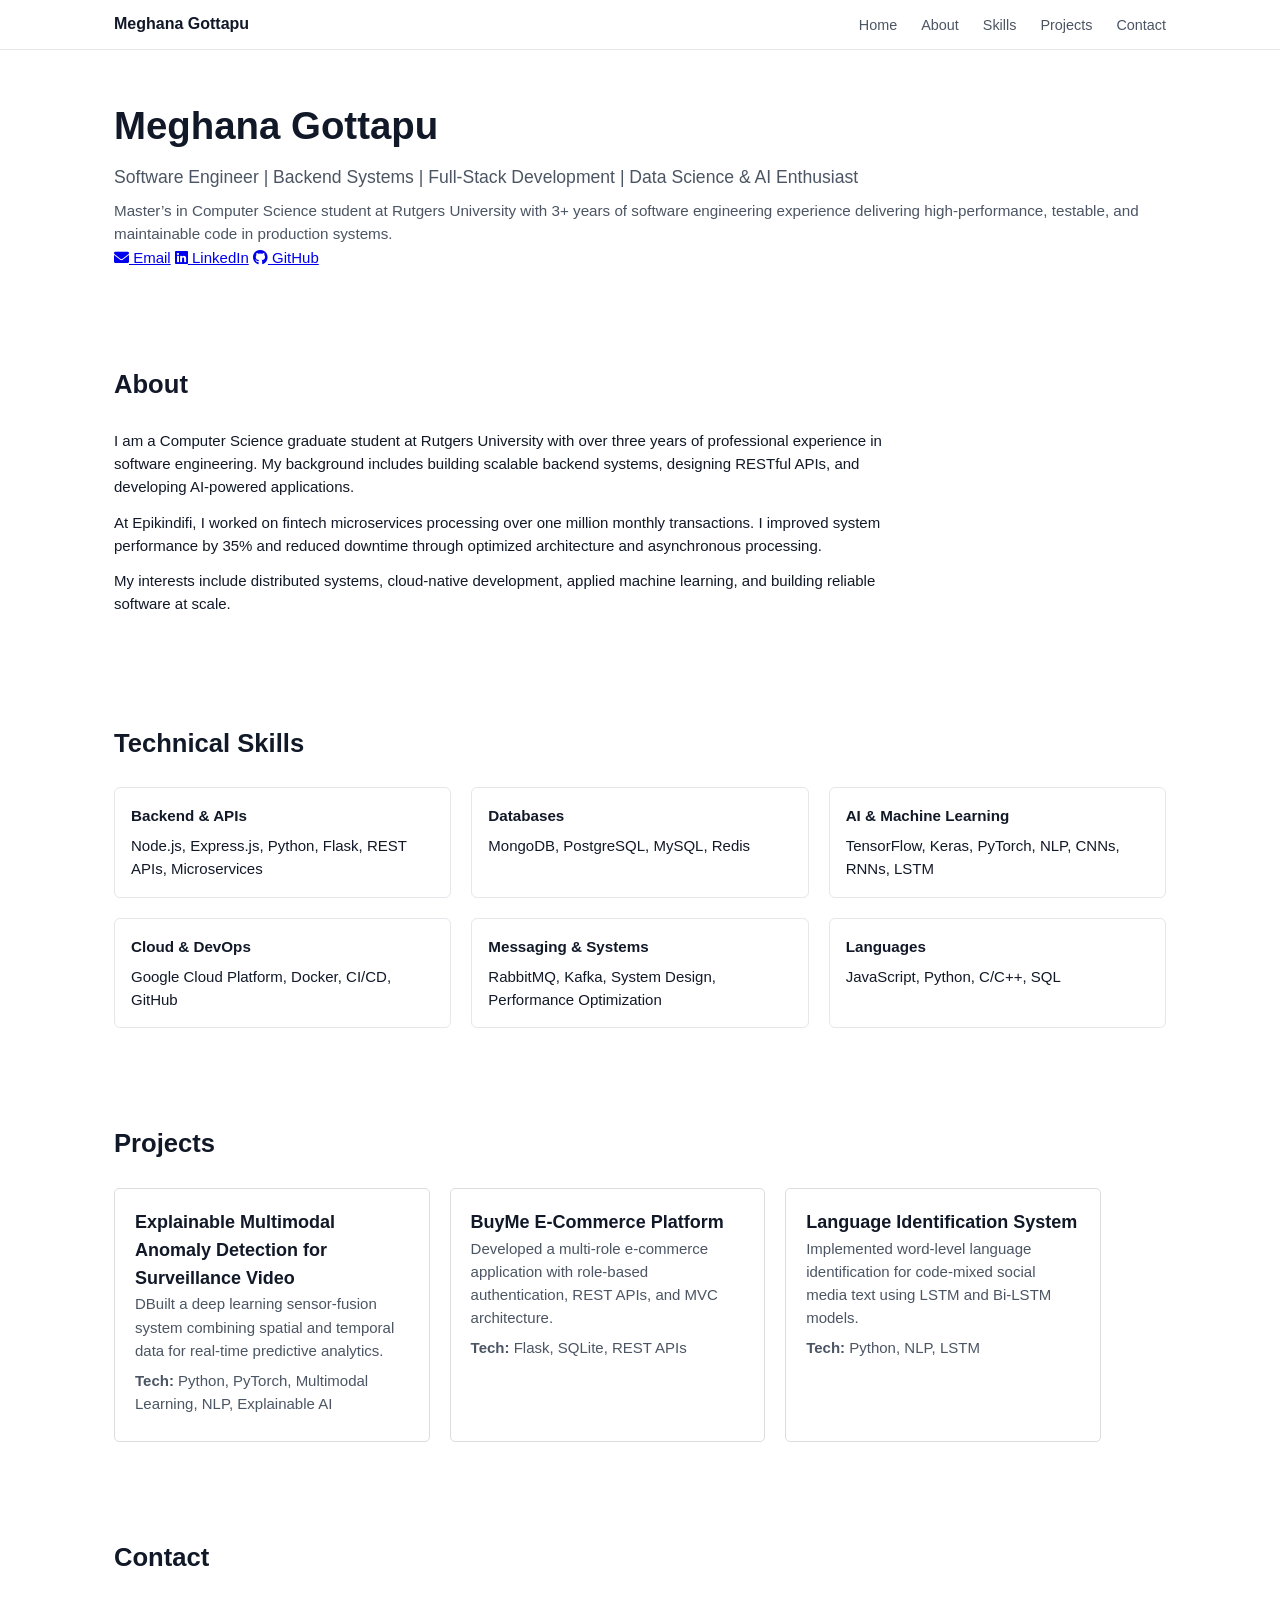
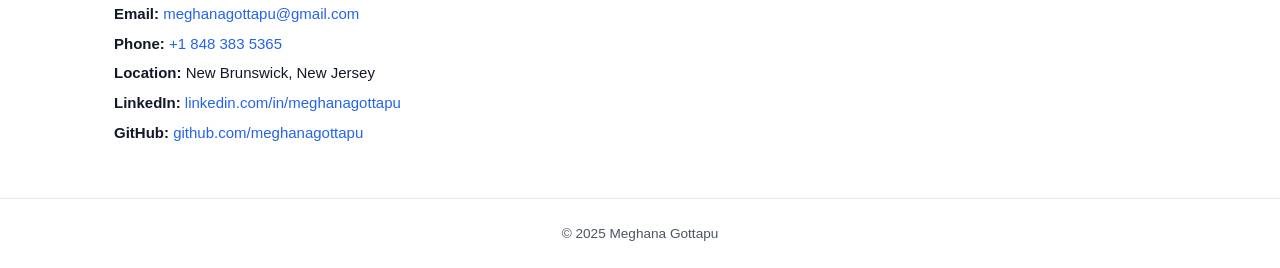
==== commit b086838a: "COM:" ====
--- a/index.html
+++ b/index.html
@@ -108,15 +108,29 @@
     <section id="portfolio">
         <h2 class="section-title">Projects</h2>
         <div class="portfolio-grid">
-            <!-- Project 1 -->
             <div class="portfolio-item" onclick="expandProject(0)">
+                <h3>Explainable Multimodal Anomaly Detection for Surveillance Video</h3>
+                <p>DBuilt a deep learning sensor-fusion system combining spatial and temporal data for real-time
+                    predictive analytics.</p>
+                <p><strong>Tech:</strong> Python, PyTorch, Multimodal Learning, NLP, Explainable AI</p>
+                <div class="project-details" id="project-0">
+                    <!-- <p>Improved API latency by 35% and reduced system downtime by 40% through architectural optimization and asynchronous processing. Integrated secure data handling and advanced logging for real-time monitoring.</p> -->
+                     <p>Built an end-to-end multimodal anomaly detection system by fusing I3D video features with DistilBERT text embeddings using cross-modal attention on 1,800+ long surveillance videos (120+ hours) from the UCF-Crime/UCA dataset.</p>
+                     <p>Achieved AUC = 0.93 for anomaly classification under high-recall conditions and implemented temporal localization to predict start/end timestamps of anomalous events.</p>
+                     <p>Developed explainability mechanisms including attention visualization and Grad-CAM–based temporal importance, producing structured JSON outputs for interpretable model decisions.</p>
+                     <p>Conducted ablation studies and metric-driven evaluation to validate multimodal fusion, ensuring reproducible training and deployment-ready pipelines.
+                     </p>
+                </div>
+            </div>
+            <!-- Project 1
+            <div class="portfolio-item" onclick="expandProject(1)">
                 <h3>Fintech Microservices Platform</h3>
                 <p>Designed and implemented scalable microservices handling over one million monthly transactions.</p>
                 <p><strong>Tech:</strong> Node.js, MongoDB, RabbitMQ, Redis</p>
                 <div class="project-details" id="project-0">
                     <p>Improved API latency by 35% and reduced system downtime by 40% through architectural optimization and asynchronous processing. Integrated secure data handling and advanced logging for real-time monitoring.</p>
                 </div>
-            </div>
+            </div> -->
 
             <!-- Project 2 -->
             <div class="portfolio-item" onclick="expandProject(1)">
@@ -135,7 +149,7 @@
             </div>
 
             <!-- Project 3 -->
-            <div class="portfolio-item" onclick="expandProject(2)">
+            <!-- <div class="portfolio-item" onclick="expandProject(2)">
                 <h3>Explainable AI for Surveillance</h3>
                 <p>Built a deep learning sensor-fusion system combining spatial and temporal data for real-time
                     predictive analytics.</p>
@@ -143,9 +157,9 @@
                 <div class="project-details" id="project-2">
                     <p>Developed a sensor-fusion model using CNN and RNN to predict events in surveillance videos, improving system accuracy by 25% while keeping latency under 200ms for real-time applications.</p>
                 </div>
-            </div>
-
-            <div class="portfolio-item" onclick="expandProject(3)">
+            </div> -->
+
+            <div class="portfolio-item" onclick="expandProject(2)">
                 <h3>Language Identification System</h3>
                 <p>
                     Implemented word-level language identification for code-mixed
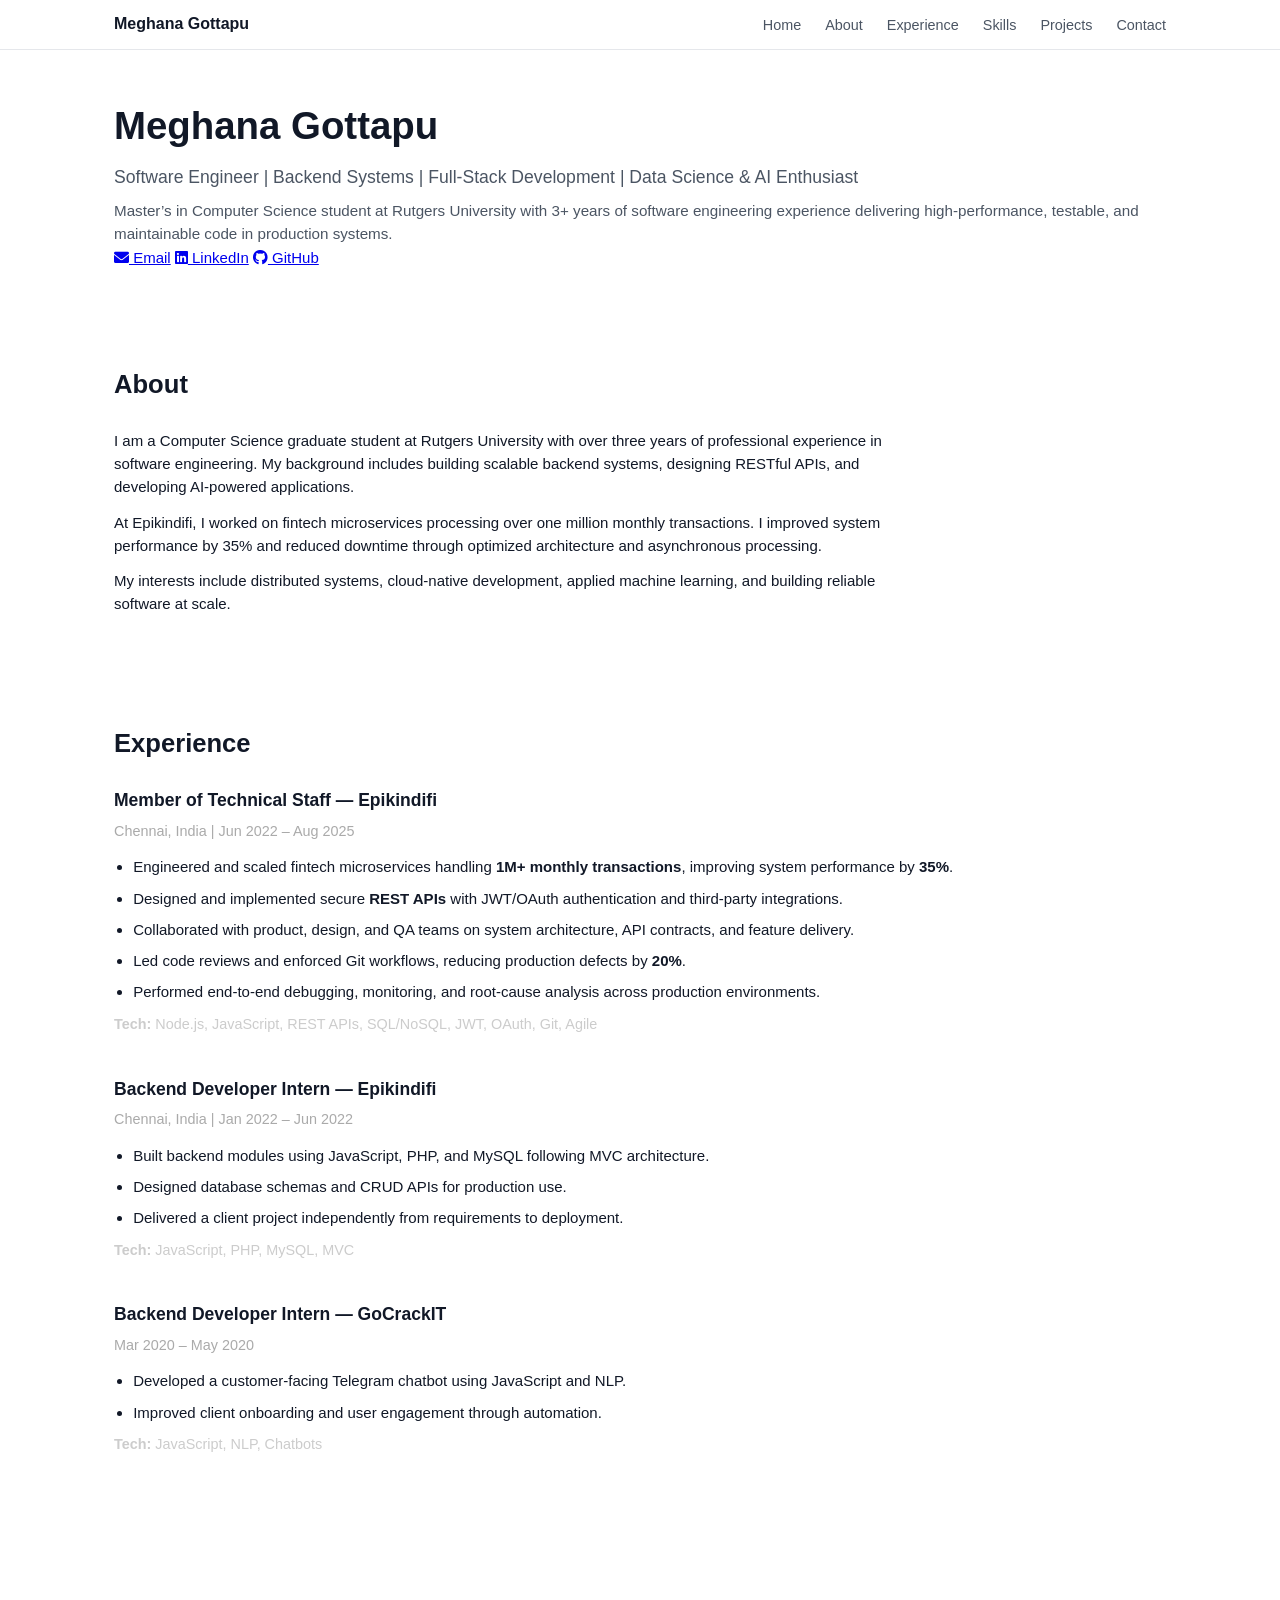
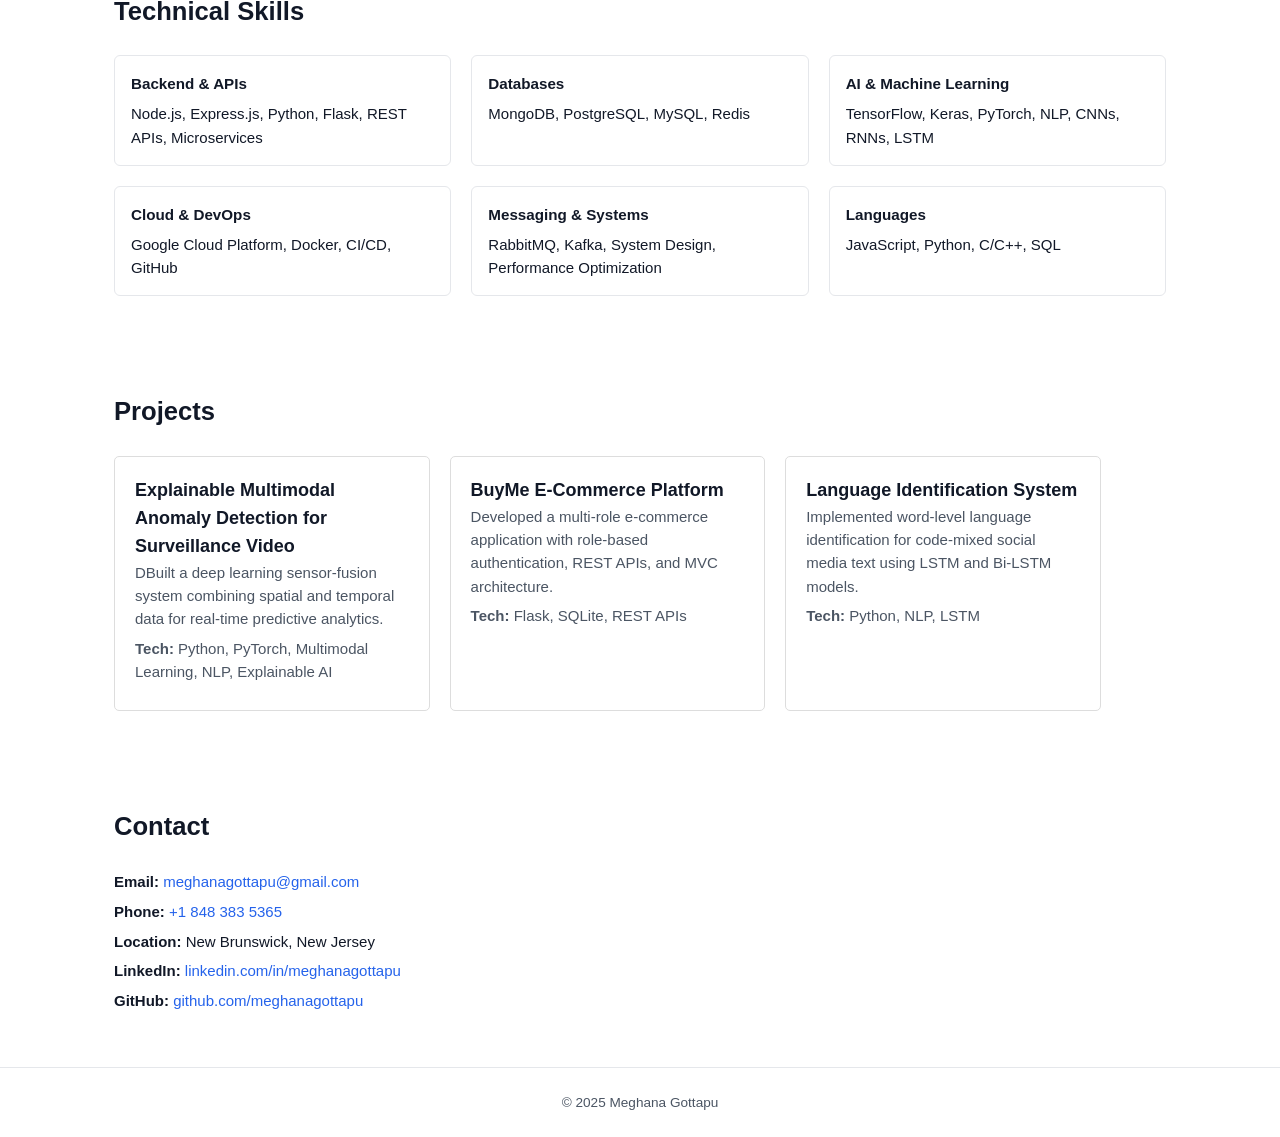
==== commit 7ca8e49e: "COM:" ====
--- a/index.html
+++ b/index.html
@@ -22,6 +22,7 @@
             <ul class="nav-links">
                 <li><a href="#home">Home</a></li>
                 <li><a href="#about">About</a></li>
+                <li><a href="#experience">Experience</a></li>
                 <li><a href="#skills">Skills</a></li>
                 <li><a href="#portfolio">Projects</a></li>
                 <li><a href="#contact">Contact</a></li>
@@ -69,6 +70,62 @@
             </p>
         </div>
     </section>
+
+    <section id="experience">
+        <h2 class="section-title">Experience</h2>
+
+        <div class="experience-item">
+            <h3>Member of Technical Staff — Epikindifi</h3>
+            <span class="experience-meta">Chennai, India | Jun 2022 – Aug 2025</span>
+
+            <ul>
+                <li>Engineered and scaled fintech microservices handling <strong>1M+ monthly transactions</strong>,
+                    improving system performance by <strong>35%</strong>.</li>
+                <li>Designed and implemented secure <strong>REST APIs</strong> with JWT/OAuth authentication and
+                    third-party integrations.</li>
+                <li>Collaborated with product, design, and QA teams on system architecture, API contracts, and feature
+                    delivery.</li>
+                <li>Led code reviews and enforced Git workflows, reducing production defects by <strong>20%</strong>.
+                </li>
+                <li>Performed end-to-end debugging, monitoring, and root-cause analysis across production environments.
+                </li>
+            </ul>
+
+            <p class="tech-stack">
+                <strong>Tech:</strong> Node.js, JavaScript, REST APIs, SQL/NoSQL, JWT, OAuth, Git, Agile
+            </p>
+        </div>
+
+        <div class="experience-item">
+            <h3>Backend Developer Intern — Epikindifi</h3>
+            <span class="experience-meta">Chennai, India | Jan 2022 – Jun 2022</span>
+
+            <ul>
+                <li>Built backend modules using JavaScript, PHP, and MySQL following MVC architecture.</li>
+                <li>Designed database schemas and CRUD APIs for production use.</li>
+                <li>Delivered a client project independently from requirements to deployment.</li>
+            </ul>
+
+            <p class="tech-stack">
+                <strong>Tech:</strong> JavaScript, PHP, MySQL, MVC
+            </p>
+        </div>
+
+        <div class="experience-item">
+            <h3>Backend Developer Intern — GoCrackIT</h3>
+            <span class="experience-meta">Mar 2020 – May 2020</span>
+
+            <ul>
+                <li>Developed a customer-facing Telegram chatbot using JavaScript and NLP.</li>
+                <li>Improved client onboarding and user engagement through automation.</li>
+            </ul>
+
+            <p class="tech-stack">
+                <strong>Tech:</strong> JavaScript, NLP, Chatbots
+            </p>
+        </div>
+    </section>
+
 
     <section id="skills">
         <h2 class="section-title">Technical Skills</h2>
@@ -115,11 +172,16 @@
                 <p><strong>Tech:</strong> Python, PyTorch, Multimodal Learning, NLP, Explainable AI</p>
                 <div class="project-details" id="project-0">
                     <!-- <p>Improved API latency by 35% and reduced system downtime by 40% through architectural optimization and asynchronous processing. Integrated secure data handling and advanced logging for real-time monitoring.</p> -->
-                     <p>Built an end-to-end multimodal anomaly detection system by fusing I3D video features with DistilBERT text embeddings using cross-modal attention on 1,800+ long surveillance videos (120+ hours) from the UCF-Crime/UCA dataset.</p>
-                     <p>Achieved AUC = 0.93 for anomaly classification under high-recall conditions and implemented temporal localization to predict start/end timestamps of anomalous events.</p>
-                     <p>Developed explainability mechanisms including attention visualization and Grad-CAM–based temporal importance, producing structured JSON outputs for interpretable model decisions.</p>
-                     <p>Conducted ablation studies and metric-driven evaluation to validate multimodal fusion, ensuring reproducible training and deployment-ready pipelines.
-                     </p>
+                    <p>Built an end-to-end multimodal anomaly detection system by fusing I3D video features with
+                        DistilBERT text embeddings using cross-modal attention on 1,800+ long surveillance videos (120+
+                        hours) from the UCF-Crime/UCA dataset.</p>
+                    <p>Achieved AUC = 0.93 for anomaly classification under high-recall conditions and implemented
+                        temporal localization to predict start/end timestamps of anomalous events.</p>
+                    <p>Developed explainability mechanisms including attention visualization and Grad-CAM–based temporal
+                        importance, producing structured JSON outputs for interpretable model decisions.</p>
+                    <p>Conducted ablation studies and metric-driven evaluation to validate multimodal fusion, ensuring
+                        reproducible training and deployment-ready pipelines.
+                    </p>
                 </div>
             </div>
             <!-- Project 1
@@ -140,10 +202,13 @@
                 <p><strong>Tech:</strong> Flask, SQLite, REST APIs</p>
                 <div class="project-details" id="project-1">
                     <!-- <p>Implemented role-based access control and integrated Stripe for payment processing. Optimized product management and checkout workflows for performance and scalability.</p> -->
-                    <p> Developed a complete full-stack web application with role-based authentication, secure session management, and structured MVC design.</pp>
-                    <p> Implemented REST API endpoints, product workflows, CRUD operations, and reusable service components using Flask.</pp>
+                    <p> Developed a complete full-stack web application with role-based authentication, secure session
+                        management, and structured MVC design.</pp>
+                    <p> Implemented REST API endpoints, product workflows, CRUD operations, and reusable service
+                        components using Flask.</pp>
                     <p> Integrated SQLAlchemy ORM for relational modeling and optimized SQL queries.</pp>
-                    <p> Collaborated on UI flow, component layouts, and UX improvements, ensuring consistent state handling and intuitive navigation.</pp>
+                    <p> Collaborated on UI flow, component layouts, and UX improvements, ensuring consistent state
+                        handling and intuitive navigation.</pp>
                     <p> Architected a modular backend for testability, maintainability, and clean state management.</pp>
                 </div>
             </div>
@@ -168,9 +233,12 @@
                 <p><strong>Tech:</strong> Python, NLP, LSTM</p>
                 <div class="project-details" id="project-3">
                     <!-- <p>Developed a sensor-fusion model using CNN and RNN to predict events in surveillance videos, improving system accuracy by 25% while keeping latency under 200ms for real-time applications.</p> -->
-                    <p> Built an end-to-end deep learning pipeline for multilingual text classification using LSTM/BiLSTM.</p>
-                    <p> Developed LSTM/BiLSTM models for word-level identification in multilingual social media datasets.</p>
-                    <p> Processed unstructured text, optimized preprocessing pipelines (tokenization, cleaning, vocab handling), and structured outputs into tabular datasets.</p>
+                    <p> Built an end-to-end deep learning pipeline for multilingual text classification using
+                        LSTM/BiLSTM.</p>
+                    <p> Developed LSTM/BiLSTM models for word-level identification in multilingual social media
+                        datasets.</p>
+                    <p> Processed unstructured text, optimized preprocessing pipelines (tokenization, cleaning, vocab
+                        handling), and structured outputs into tabular datasets.</p>
                     <p> Applied classical NLP techniques to evaluate model performance.</p>
                 </div>
             </div>
--- a/index.css
+++ b/index.css
@@ -218,3 +218,31 @@
         display: none;
     }
 }
+
+.experience-item {
+    margin-bottom: 2.5rem;
+}
+
+.experience-item h3 {
+    margin-bottom: 0.3rem;
+}
+
+.experience-meta {
+    font-size: 0.9rem;
+    color: #aaa;
+}
+
+.experience-item ul {
+    margin-top: 0.8rem;
+    padding-left: 1.2rem;
+}
+
+.experience-item li {
+    margin-bottom: 0.5rem;
+}
+
+.tech-stack {
+    margin-top: 0.6rem;
+    font-size: 0.9rem;
+    color: #ccc;
+}
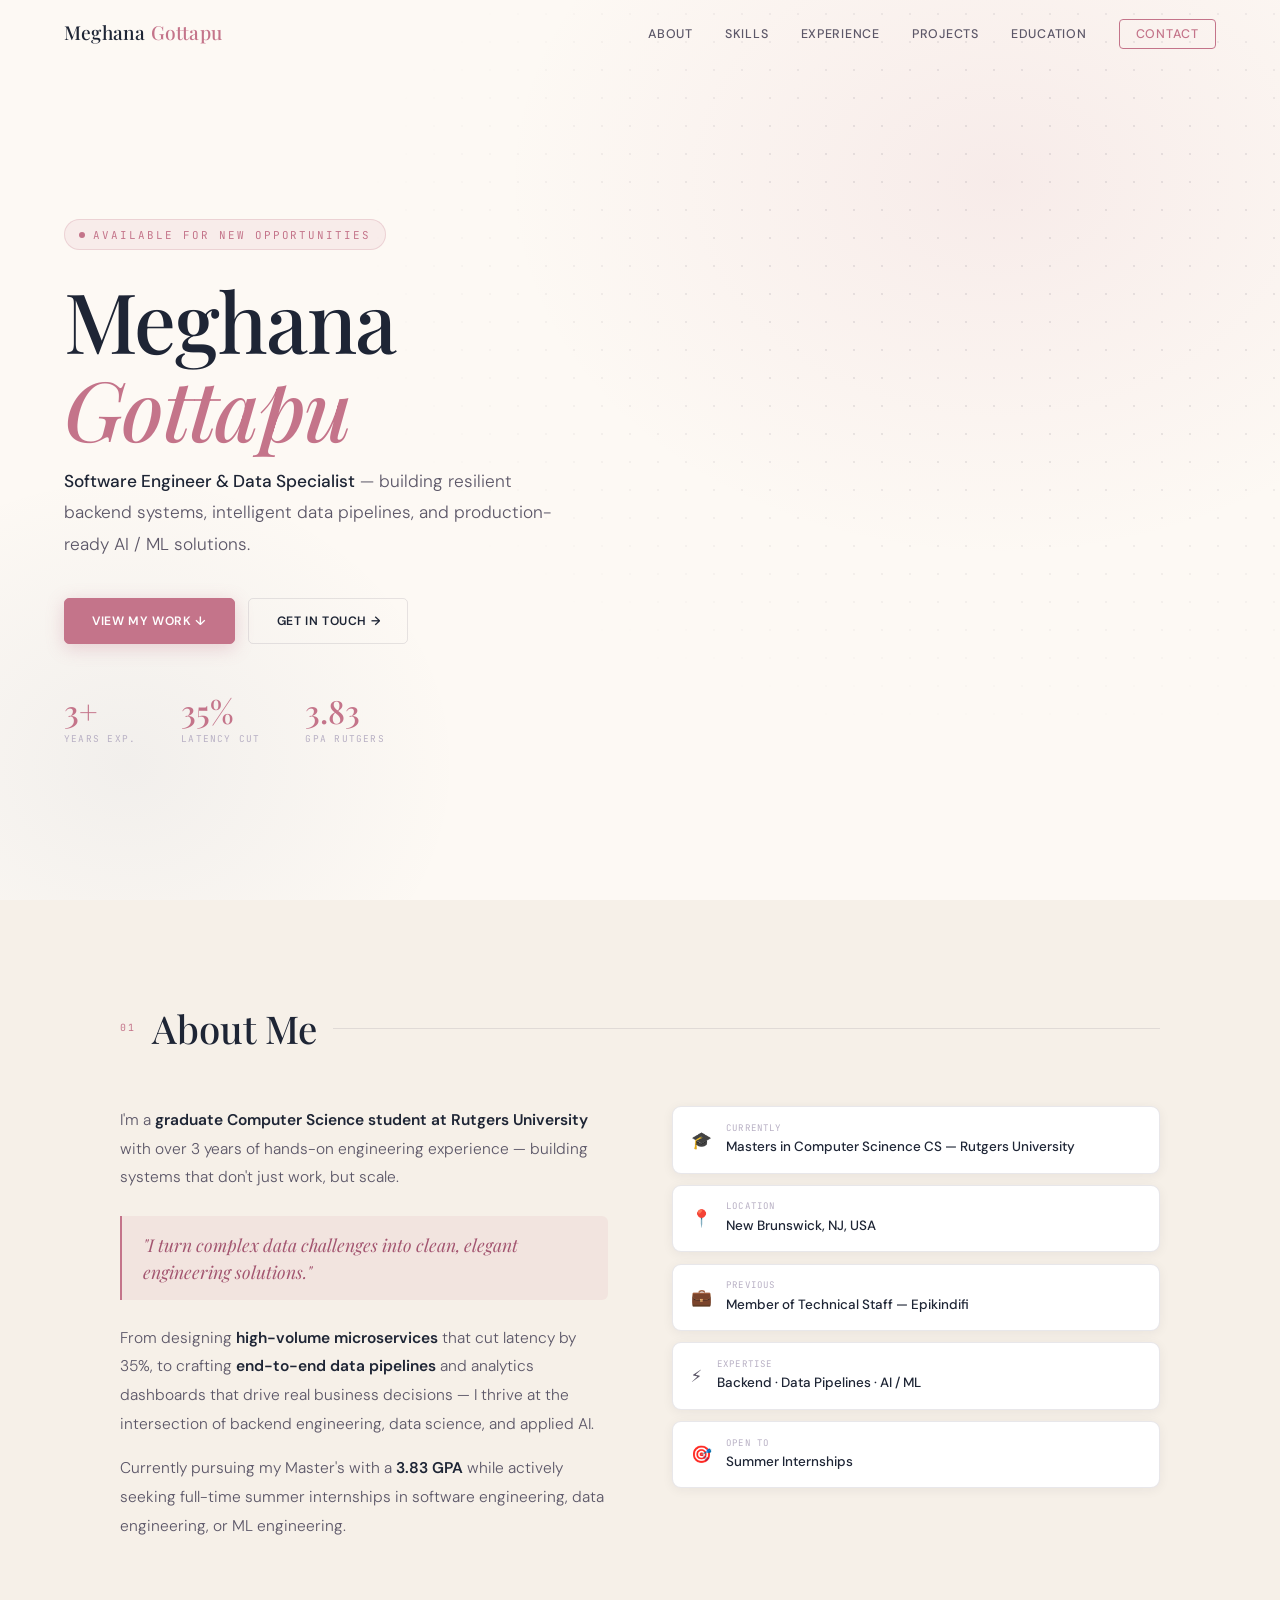
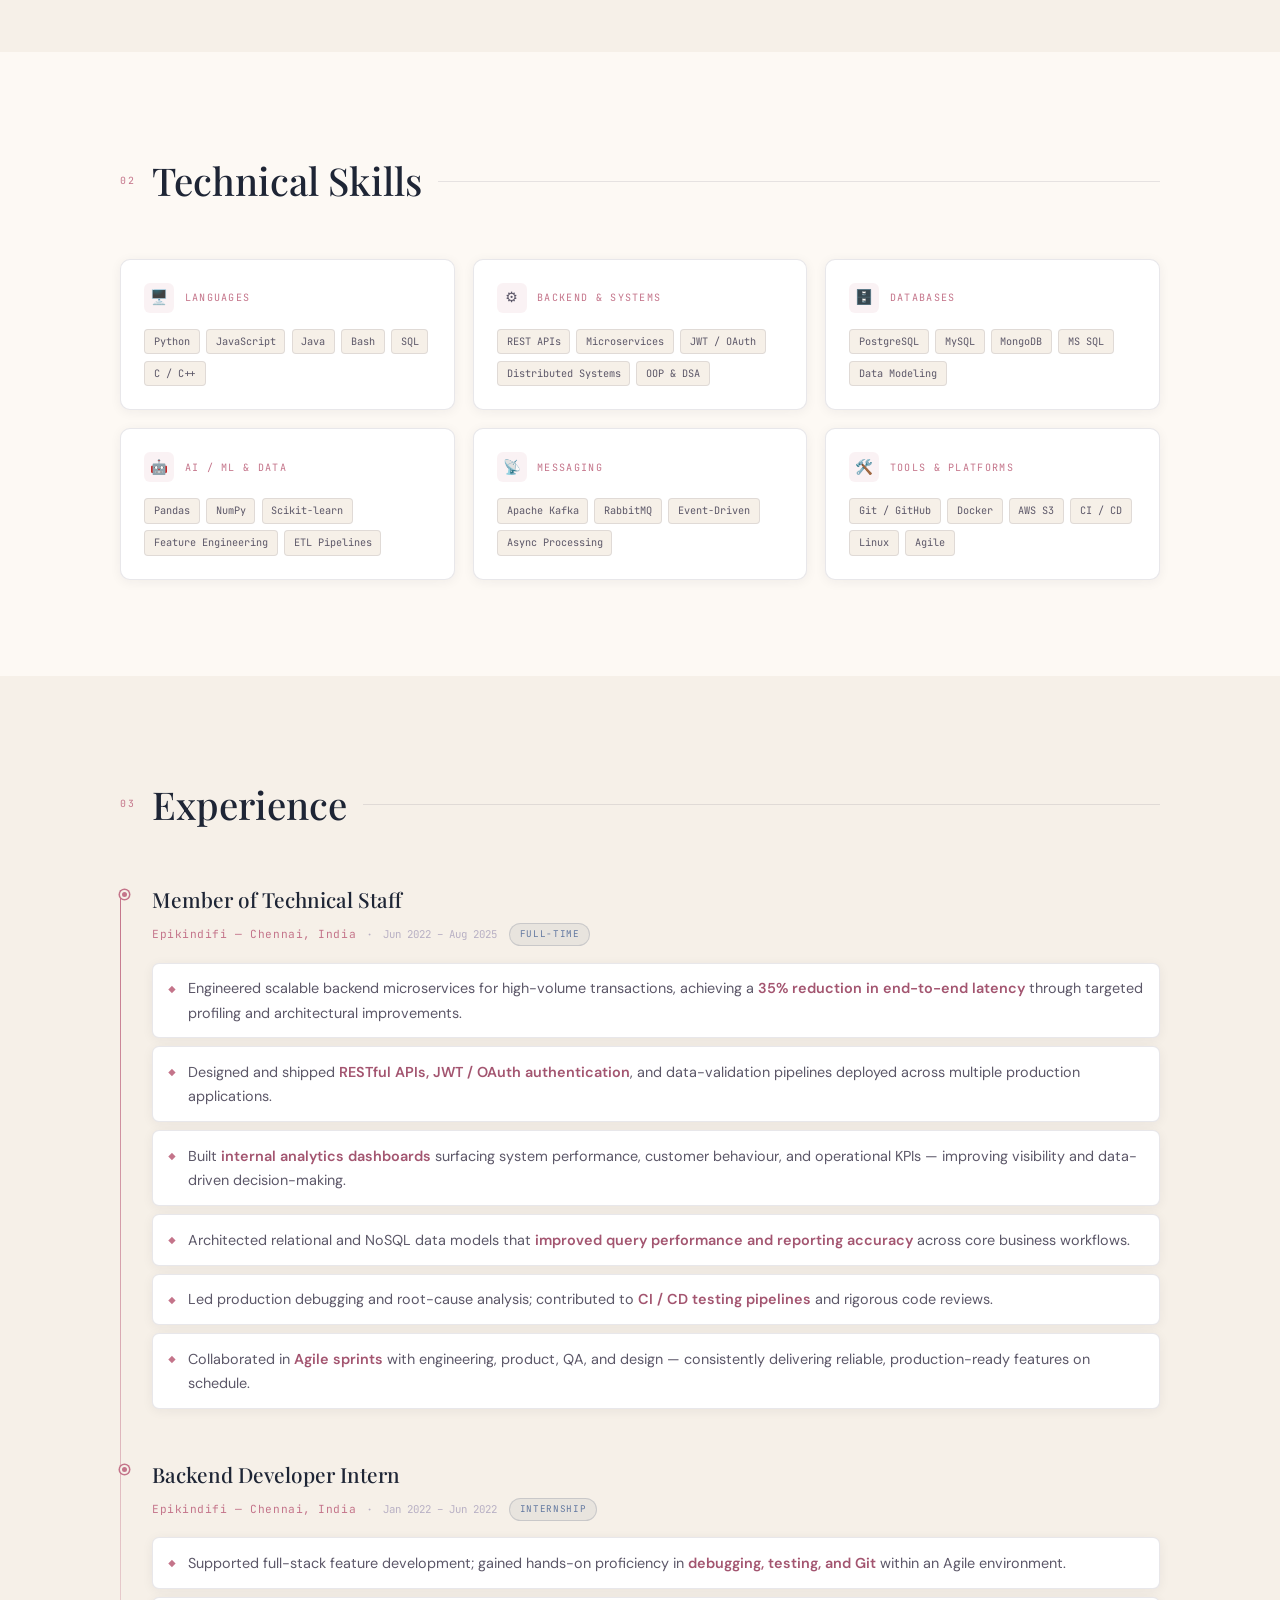
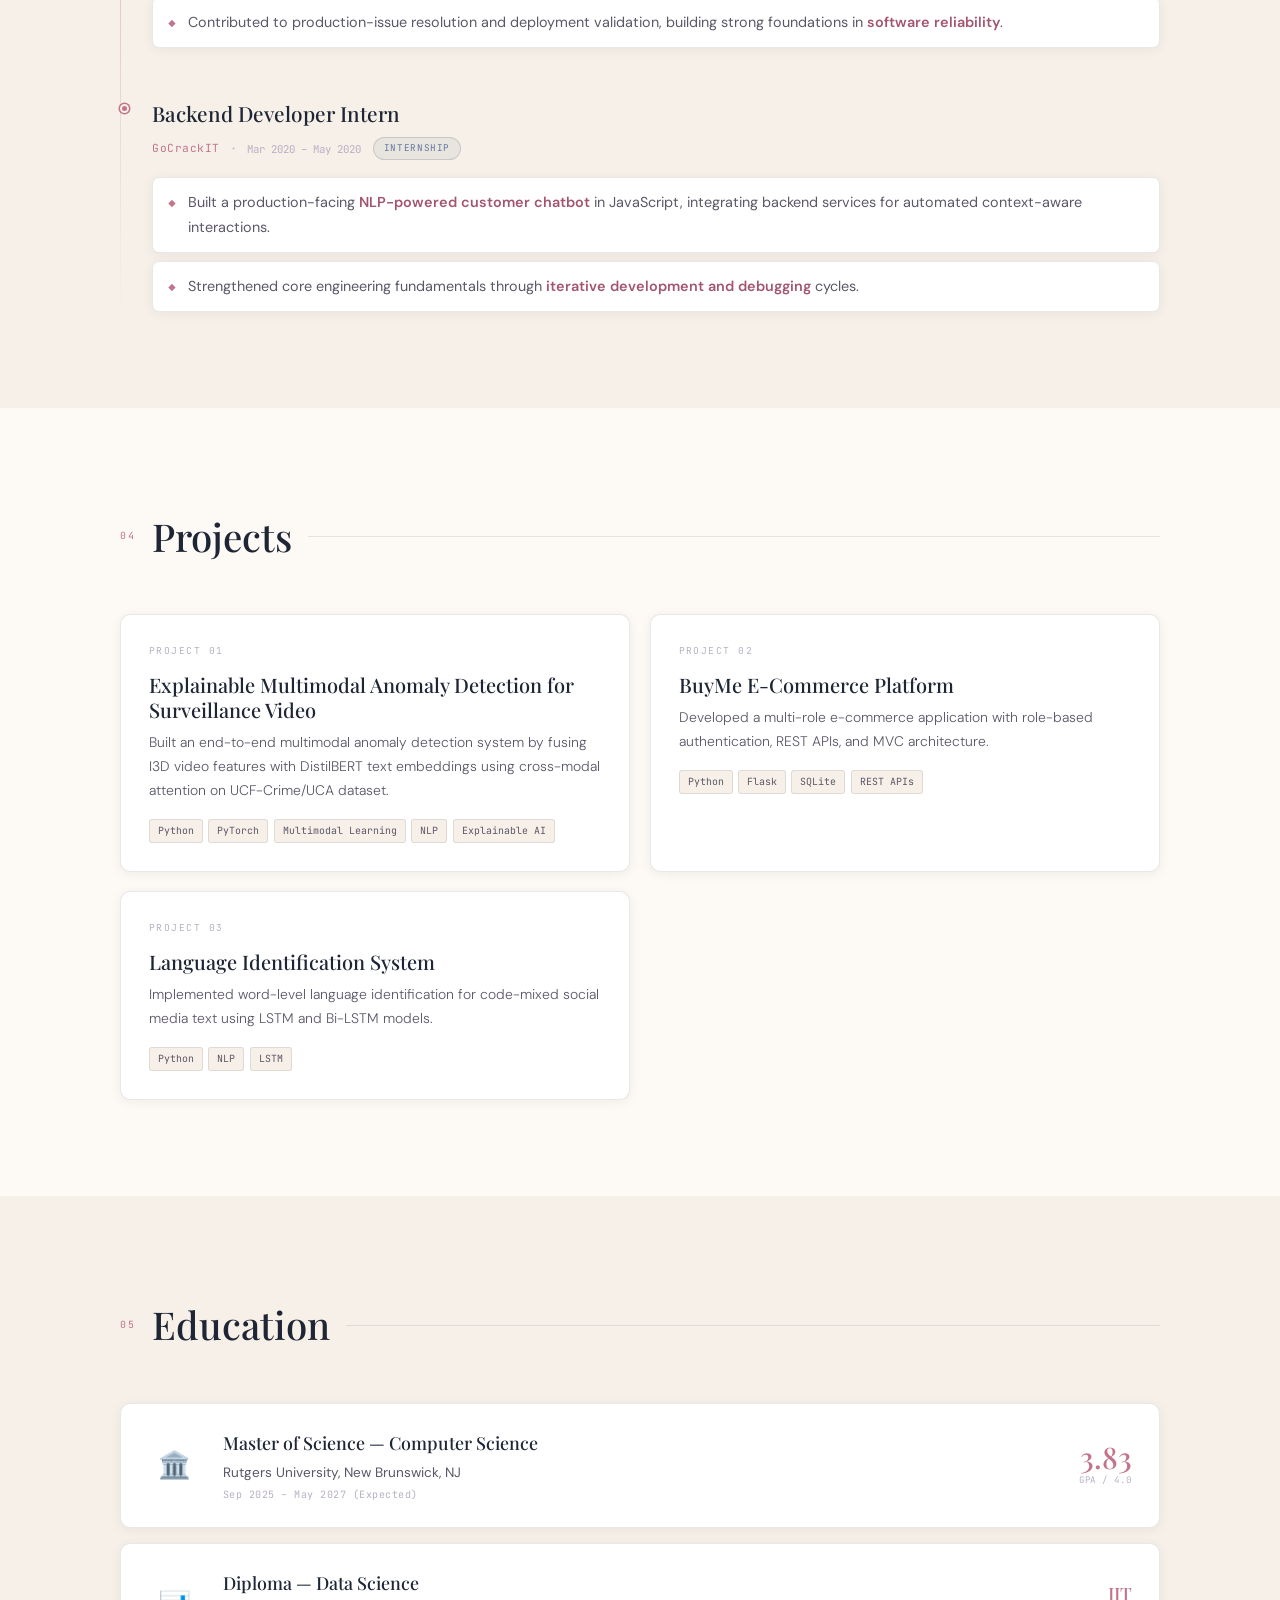
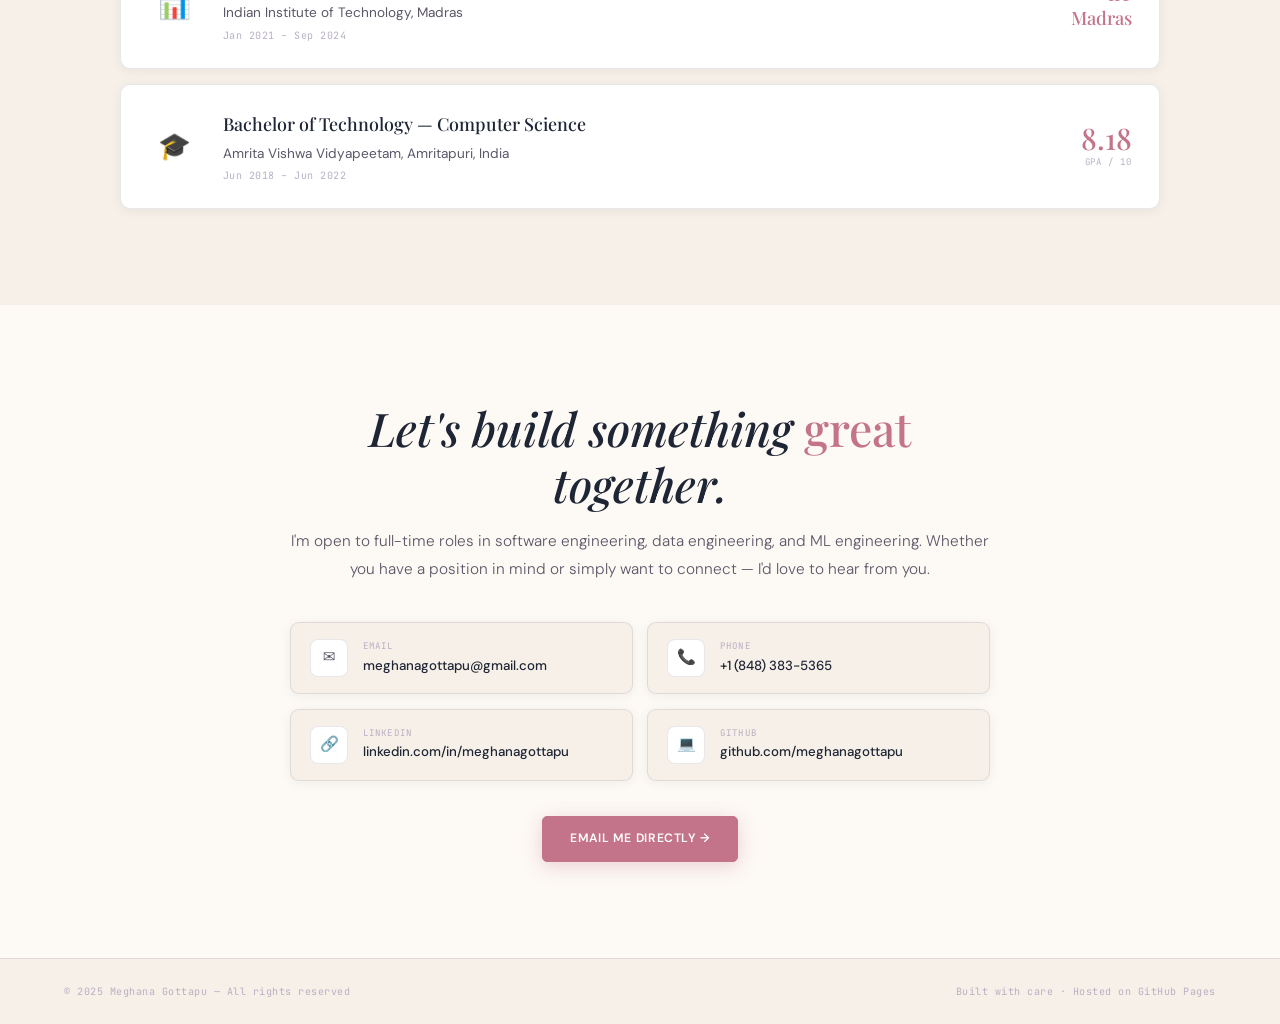
==== commit ed864d4e: "COM: created new pages" ====
--- a/index.html
+++ b/index.html
@@ -1,298 +1,916 @@
 <!DOCTYPE html>
 <html lang="en">
-
 <head>
-    <meta charset="UTF-8" />
-    <meta name="viewport" content="width=device-width, initial-scale=1.0" />
-    <title>Meghana Gottapu | Software Engineer</title>
-
-    <meta name="description"
-        content="Meghana Gottapu – Software Engineer specializing in backend systems, microservices, and AI-powered applications." />
-
-    <!-- Font Awesome CDN for Icons -->
-    <link rel="stylesheet" href="https://cdnjs.cloudflare.com/ajax/libs/font-awesome/6.0.0-beta3/css/all.min.css" />
-    <link rel="stylesheet" href="index.css" />
+<meta charset="UTF-8"/>
+<meta name="viewport" content="width=device-width, initial-scale=1.0"/>
+<title>Meghana Gottapu — Software Engineer</title>
+<meta name="description" content="Meghana Gottapu — Graduate CS student at Rutgers with 3+ years building scalable backend systems, data pipelines, and AI/ML solutions."/>
+<link rel="preconnect" href="https://fonts.googleapis.com"/>
+<link rel="preconnect" href="https://fonts.gstatic.com" crossorigin/>
+<link href="https://fonts.googleapis.com/css2?family=Playfair+Display:ital,wght@0,400;0,500;0,700;1,400;1,500&family=DM+Sans:wght@300;400;500;600&family=JetBrains+Mono:wght@300;400;500&display=swap" rel="stylesheet"/>
+<style>
+/* =============================================
+   TOKENS
+============================================= */
+:root {
+  /* Palette: warm cream + dusty rose + slate indigo */
+  --cream:      #fdf9f4;
+  --cream2:     #f6f0e8;
+  --cream3:     #ede5d8;
+  --rose:       #c4748a;
+  --rose-l:     #d9a0b0;
+  --rose-d:     #a35570;
+  --rose-bg:    rgba(196,116,138,.09);
+  --rose-line:  rgba(196,116,138,.22);
+  --slate:      #3d4f6b;
+  --slate-l:    #6278a0;
+  --slate-bg:   rgba(61,79,107,.07);
+  --ink:        #1e2535;
+  --body:       #5c5768;
+  --muted:      #b8b0c4;
+  --border:     rgba(92,87,104,.14);
+  --borderl:    rgba(92,87,104,.08);
+  --white:      #ffffff;
+  --shadow-s:   0 2px 12px rgba(30,37,53,.06);
+  --shadow-m:   0 6px 28px rgba(30,37,53,.09);
+  --shadow-l:   0 16px 48px rgba(30,37,53,.12);
+
+  --serif: 'Playfair Display', Georgia, serif;
+  --sans:  'DM Sans', system-ui, sans-serif;
+  --mono:  'JetBrains Mono', monospace;
+
+  --nav-h: 66px;
+  --ease:  cubic-bezier(.4,0,.2,1);
+}
+
+/* =============================================
+   RESET
+============================================= */
+*,*::before,*::after{box-sizing:border-box;margin:0;padding:0}
+html{scroll-behavior:auto;font-size:16px}
+body{font-family:var(--sans);background:var(--cream);color:var(--body);line-height:1.7;overflow-x:hidden;-webkit-font-smoothing:antialiased}
+a{color:inherit;text-decoration:none}
+ul{list-style:none}
+::-webkit-scrollbar{width:3px}
+::-webkit-scrollbar-track{background:var(--cream2)}
+::-webkit-scrollbar-thumb{background:var(--rose);border-radius:2px}
+
+/* =============================================
+   NAVIGATION
+============================================= */
+#nav{
+  position:fixed;top:0;left:0;right:0;
+  height:var(--nav-h);z-index:900;
+  display:flex;align-items:center;
+  padding:0 clamp(1.4rem,5vw,5rem);
+  justify-content:space-between;
+  transition:background .3s var(--ease),box-shadow .3s var(--ease),border-color .3s var(--ease);
+  border-bottom:1px solid transparent;
+}
+#nav.solid{
+  background:rgba(253,249,244,.96);
+  backdrop-filter:blur(18px);
+  -webkit-backdrop-filter:blur(18px);
+  border-color:var(--border);
+  box-shadow:var(--shadow-s);
+}
+.nav-logo{
+  font-family:var(--serif);font-size:1.2rem;font-weight:500;
+  color:var(--ink);cursor:pointer;letter-spacing:.01em;
+  transition:color .2s;
+}
+.nav-logo span{color:var(--rose)}
+.nav-logo:hover{color:var(--rose)}
+
+.nav-list{display:flex;align-items:center;gap:2rem}
+.nav-list a{
+  font-family:var(--sans);font-size:.78rem;font-weight:500;
+  letter-spacing:.06em;text-transform:uppercase;color:var(--body);
+  position:relative;padding-bottom:3px;
+  transition:color .2s var(--ease);
+}
+.nav-list a::after{
+  content:'';position:absolute;bottom:0;left:0;
+  width:0;height:1.5px;background:var(--rose);
+  transition:width .28s var(--ease);
+}
+.nav-list a:hover,.nav-list a.active{color:var(--rose)}
+.nav-list a:hover::after,.nav-list a.active::after{width:100%}
+.nav-cta{
+  color:var(--rose)!important;
+  border:1.5px solid var(--rose)!important;
+  padding:.38rem 1rem!important;border-radius:4px;
+  transition:background .2s,color .2s!important;
+}
+.nav-cta::after{display:none!important}
+.nav-cta:hover{background:var(--rose)!important;color:#fff!important}
+
+/* hamburger */
+.hbg{display:none;flex-direction:column;gap:5px;cursor:pointer;background:none;border:none;padding:4px}
+.hbg i{display:block;width:22px;height:1.5px;background:var(--ink);border-radius:1px;transition:transform .3s var(--ease),opacity .3s var(--ease)}
+.hbg.open i:nth-child(1){transform:translateY(6.5px) rotate(45deg)}
+.hbg.open i:nth-child(2){opacity:0;transform:scaleX(0)}
+.hbg.open i:nth-child(3){transform:translateY(-6.5px) rotate(-45deg)}
+
+/* mobile overlay */
+#mob{
+  display:none;position:fixed;inset:0;z-index:800;
+  background:rgba(253,249,244,.97);
+  backdrop-filter:blur(20px);-webkit-backdrop-filter:blur(20px);
+  flex-direction:column;align-items:center;justify-content:center;gap:1.8rem;
+}
+#mob.open{display:flex}
+#mob a{
+  font-family:var(--serif);font-size:2.1rem;font-weight:400;
+  font-style:italic;color:var(--ink);
+  transition:color .2s;
+}
+#mob a:hover{color:var(--rose)}
+
+/* =============================================
+   HERO
+============================================= */
+#hero{
+  min-height:100vh;
+  display:flex;align-items:center;
+  padding:calc(var(--nav-h) + 4rem) clamp(1.4rem,5vw,5rem) 4rem;
+  background:var(--cream);
+  position:relative;overflow:hidden;
+}
+.hero-bg{
+  position:absolute;inset:0;pointer-events:none;
+  background:
+    radial-gradient(ellipse 55% 60% at 78% 20%, rgba(196,116,138,.10) 0%, transparent 70%),
+    radial-gradient(ellipse 40% 50% at 10% 85%, rgba(61,79,107,.06) 0%, transparent 65%);
+}
+.hero-dots{
+  position:absolute;inset:0;pointer-events:none;
+  background-image:radial-gradient(rgba(92,87,104,.12) 1px, transparent 1px);
+  background-size:28px 28px;
+  mask-image:radial-gradient(ellipse 70% 70% at 80% 30%, black 30%, transparent 75%);
+  -webkit-mask-image:radial-gradient(ellipse 70% 70% at 80% 30%, black 30%, transparent 75%);
+}
+
+.hero-inner{position:relative;z-index:1;max-width:660px}
+
+.hero-pill{
+  display:inline-flex;align-items:center;gap:.55rem;
+  font-family:var(--mono);font-size:.68rem;letter-spacing:.18em;
+  text-transform:uppercase;color:var(--rose);
+  background:var(--rose-bg);border:1px solid var(--rose-line);
+  padding:.32rem .85rem;border-radius:100px;
+  margin-bottom:1.6rem;
+  opacity:0;animation:fadeUp .7s .1s forwards;
+}
+.hero-pill-dot{width:6px;height:6px;border-radius:50%;background:var(--rose);animation:blink 2s infinite}
+
+.hero-name{
+  font-family:var(--serif);
+  font-size:clamp(2.8rem,6.5vw,5.4rem);
+  font-weight:500;line-height:1.06;
+  color:var(--ink);letter-spacing:-.02em;
+  margin-bottom:.85rem;
+  opacity:0;animation:fadeUp .7s .22s forwards;
+}
+.hero-name em{font-style:italic;color:var(--rose)}
+
+.hero-sub{
+  font-size:clamp(.93rem,1.7vw,1.08rem);font-weight:300;
+  color:var(--body);line-height:1.82;max-width:510px;
+  margin-bottom:2.4rem;
+  opacity:0;animation:fadeUp .7s .38s forwards;
+}
+.hero-sub strong{color:var(--ink);font-weight:500}
+
+.hero-btns{
+  display:flex;gap:.85rem;flex-wrap:wrap;
+  opacity:0;animation:fadeUp .7s .52s forwards;
+}
+.btn{
+  display:inline-flex;align-items:center;gap:.4rem;
+  font-family:var(--sans);font-size:.76rem;font-weight:600;
+  letter-spacing:.05em;text-transform:uppercase;
+  padding:.72rem 1.7rem;border-radius:5px;cursor:pointer;
+  transition:transform .2s var(--ease),box-shadow .25s var(--ease),background .2s,color .2s,border-color .2s;
+}
+.btn:hover{transform:translateY(-2px)}
+.btn-rose{
+  background:var(--rose);color:#fff;
+  border:1.5px solid var(--rose);
+  box-shadow:0 4px 18px rgba(196,116,138,.3);
+}
+.btn-rose:hover{background:var(--rose-d);border-color:var(--rose-d);box-shadow:0 8px 28px rgba(196,116,138,.38)}
+.btn-outline{
+  background:transparent;color:var(--ink);
+  border:1.5px solid var(--border);
+}
+.btn-outline:hover{border-color:var(--rose);color:var(--rose)}
+
+.hero-stats{
+  display:flex;gap:2.8rem;margin-top:3.2rem;
+  opacity:0;animation:fadeIn .8s .9s forwards;
+}
+.hs-num{font-family:var(--serif);font-size:2rem;font-weight:500;color:var(--rose);line-height:1}
+.hs-lbl{font-family:var(--mono);font-size:.59rem;letter-spacing:.13em;text-transform:uppercase;color:var(--muted);margin-top:.25rem}
+
+/* =============================================
+   SECTION BASE
+============================================= */
+section{padding:6rem clamp(1.4rem,5vw,5rem)}
+.wrap{max-width:1040px;margin:0 auto}
+
+.sh{display:flex;align-items:center;gap:1rem;margin-bottom:2.8rem}
+.sh-n{font-family:var(--mono);font-size:.62rem;letter-spacing:.2em;color:var(--rose);flex-shrink:0}
+.sh-t{font-family:var(--serif);font-size:clamp(1.65rem,3vw,2.4rem);font-weight:500;color:var(--ink)}
+.sh-r{flex:1;height:1px;background:var(--border)}
+
+/* reveal */
+.rv{opacity:0;transform:translateY(20px);transition:opacity .55s var(--ease),transform .55s var(--ease)}
+.rv.on{opacity:1;transform:none}
+
+/* =============================================
+   ABOUT
+============================================= */
+#about{background:var(--cream2)}
+.about-grid{display:grid;grid-template-columns:1fr 1fr;gap:4rem;align-items:start}
+.about-copy p{font-size:.97rem;font-weight:300;color:var(--body);line-height:1.85;margin-bottom:1rem}
+.about-copy p b{color:var(--ink);font-weight:600}
+.pullquote{
+  font-family:var(--serif);font-style:italic;
+  font-size:1.1rem;color:var(--rose-d);
+  border-left:2px solid var(--rose);
+  padding:.9rem 1.3rem;
+  background:var(--rose-bg);
+  border-radius:0 6px 6px 0;
+  margin:1.5rem 0;line-height:1.55;
+}
+
+.card-stack{display:flex;flex-direction:column;gap:.7rem}
+.info-card{
+  display:flex;align-items:center;gap:.9rem;
+  background:var(--white);border:1px solid var(--border);
+  border-radius:9px;padding:.85rem 1.1rem;
+  box-shadow:var(--shadow-s);
+  transition:transform .2s var(--ease),box-shadow .2s var(--ease),border-color .2s var(--ease);
+}
+.info-card:hover{transform:translateX(4px);box-shadow:var(--shadow-m);border-color:var(--rose-line)}
+.ic-icon{font-size:1.05rem;flex-shrink:0}
+.ic-lbl{font-family:var(--mono);font-size:.57rem;letter-spacing:.13em;text-transform:uppercase;color:var(--muted)}
+.ic-val{font-size:.84rem;color:var(--ink);font-weight:500}
+
+/* =============================================
+   SKILLS
+============================================= */
+#skills{background:var(--cream)}
+.skills-grid{display:grid;grid-template-columns:repeat(3,1fr);gap:1.1rem}
+.sk-card{
+  background:var(--white);border:1px solid var(--border);
+  border-radius:10px;padding:1.45rem;
+  box-shadow:var(--shadow-s);
+  transition:transform .25s var(--ease),box-shadow .25s var(--ease),border-color .25s var(--ease);
+}
+.sk-card:hover{transform:translateY(-3px);box-shadow:var(--shadow-l);border-color:var(--rose-line)}
+.sk-hd{display:flex;align-items:center;gap:.65rem;margin-bottom:1rem}
+.sk-ico{width:30px;height:30px;display:flex;align-items:center;justify-content:center;background:var(--rose-bg);border-radius:6px;font-size:.9rem}
+.sk-cat{font-family:var(--mono);font-size:.63rem;letter-spacing:.13em;text-transform:uppercase;color:var(--rose)}
+.tags{display:flex;flex-wrap:wrap;gap:.38rem}
+.tg{
+  font-family:var(--mono);font-size:.64rem;
+  color:var(--body);background:var(--cream2);
+  border:1px solid var(--border);border-radius:4px;
+  padding:.2rem .55rem;
+  transition:background .15s,color .15s,border-color .15s;
+}
+.tg:hover{background:var(--rose-bg);border-color:var(--rose-line);color:var(--rose-d)}
+
+/* =============================================
+   EXPERIENCE
+============================================= */
+#experience{background:var(--cream2)}
+.timeline{position:relative;padding-left:2rem}
+.timeline::before{
+  content:'';position:absolute;left:0;top:8px;bottom:0;width:1px;
+  background:linear-gradient(to bottom,var(--rose),rgba(196,116,138,0));
+}
+.tj{position:relative;margin-bottom:3rem}
+.tj:last-child{margin-bottom:0}
+.tj::before{
+  content:'';position:absolute;left:-2rem;top:8px;
+  width:9px;height:9px;border-radius:50%;
+  background:var(--rose);
+  border:2.5px solid var(--cream2);
+  box-shadow:0 0 0 1.5px var(--rose);
+}
+.tj-role{font-family:var(--serif);font-size:1.3rem;font-weight:500;color:var(--ink);margin-bottom:.22rem}
+.tj-meta{display:flex;align-items:center;gap:.75rem;flex-wrap:wrap;margin-bottom:.9rem}
+.tj-co{font-family:var(--mono);font-size:.7rem;letter-spacing:.05em;color:var(--rose)}
+.tj-sep{color:var(--muted)}
+.tj-dt{font-family:var(--mono);font-size:.67rem;color:var(--muted)}
+.tj-badge{
+  font-family:var(--mono);font-size:.58rem;letter-spacing:.07em;text-transform:uppercase;
+  background:var(--slate-bg);color:var(--slate-l);
+  border:1px solid rgba(61,79,107,.18);border-radius:100px;padding:.16rem .6rem;
+}
+.tj-pts{display:flex;flex-direction:column;gap:.5rem}
+.tj-pt{
+  display:flex;gap:.8rem;align-items:flex-start;
+  font-size:.9rem;color:var(--body);line-height:1.7;
+  background:var(--white);border:1px solid var(--border);
+  border-radius:7px;padding:.78rem .95rem;
+  box-shadow:var(--shadow-s);
+  transition:box-shadow .2s var(--ease),border-color .2s var(--ease);
+}
+.tj-pt:hover{box-shadow:var(--shadow-m);border-color:var(--rose-line)}
+.tj-dot{color:var(--rose);flex-shrink:0;margin-top:.28rem;font-size:.6rem}
+.tj-pt b{color:var(--rose-d);font-weight:600}
+
+/* =============================================
+   PROJECTS
+============================================= */
+#projects{background:var(--cream)}
+.proj-grid{display:grid;grid-template-columns:repeat(2,1fr);gap:1.2rem}
+.pj-card{
+  background:var(--white);border:1px solid var(--border);
+  border-radius:10px;padding:1.75rem;
+  position:relative;overflow:hidden;
+  box-shadow:var(--shadow-s);
+  transition:transform .25s var(--ease),box-shadow .25s var(--ease),border-color .25s var(--ease);
+}
+.pj-card::before{
+  content:'';position:absolute;top:0;left:0;right:0;height:2px;
+  background:linear-gradient(90deg,var(--rose),var(--slate-l));
+  transform:scaleX(0);transform-origin:left;
+  transition:transform .3s var(--ease);
+}
+.pj-card:hover{transform:translateY(-4px);box-shadow:var(--shadow-l);border-color:var(--rose-line)}
+.pj-card:hover::before{transform:scaleX(1)}
+.pj-n{font-family:var(--mono);font-size:.6rem;letter-spacing:.15em;color:var(--muted);margin-bottom:.8rem}
+.pj-t{font-family:var(--serif);font-size:1.25rem;font-weight:500;color:var(--ink);margin-bottom:.55rem;line-height:1.25}
+.pj-d{font-size:.87rem;color:var(--body);line-height:1.72;margin-bottom:1rem;font-weight:300}
+.pj-badge{
+  display:inline-block;font-family:var(--mono);font-size:.66rem;
+  color:var(--rose-d);background:var(--rose-bg);
+  border:1px solid var(--rose-line);
+  padding:.25rem .65rem;border-radius:4px;margin-bottom:.9rem;
+}
+.pj-tech{display:flex;flex-wrap:wrap;gap:.34rem}
+.pt{
+  font-family:var(--mono);font-size:.62rem;
+  color:var(--body);background:var(--cream2);
+  border:1px solid var(--border);border-radius:3px;padding:.17rem .5rem;
+}
+
+/* =============================================
+   EDUCATION
+============================================= */
+#education{background:var(--cream2)}
+.edu-list{display:flex;flex-direction:column;gap:.95rem}
+.edu-card{
+  display:grid;grid-template-columns:52px 1fr auto;
+  align-items:center;gap:1.4rem;
+  background:var(--white);border:1px solid var(--border);
+  border-radius:10px;padding:1.5rem 1.7rem;
+  box-shadow:var(--shadow-s);
+  transition:transform .2s var(--ease),box-shadow .2s var(--ease),border-color .2s var(--ease);
+}
+.edu-card:hover{transform:translateX(5px);box-shadow:var(--shadow-m);border-color:var(--rose-line)}
+.edu-ico{font-size:1.65rem;text-align:center}
+.edu-deg{font-family:var(--serif);font-size:1.12rem;font-weight:500;color:var(--ink);margin-bottom:.18rem}
+.edu-sch{font-size:.85rem;color:var(--body);margin-bottom:.12rem}
+.edu-per{font-family:var(--mono);font-size:.63rem;letter-spacing:.05em;color:var(--muted)}
+.gpa{text-align:right}
+.gpa-v{font-family:var(--serif);font-size:1.85rem;font-weight:500;color:var(--rose);line-height:1}
+.gpa-l{font-family:var(--mono);font-size:.57rem;letter-spacing:.1em;text-transform:uppercase;color:var(--muted);margin-top:.12rem}
+
+/* =============================================
+   CONTACT
+============================================= */
+#contact{background:var(--cream)}
+.contact-center{max-width:700px;margin:0 auto;text-align:center}
+.contact-h{
+  font-family:var(--serif);
+  font-size:clamp(1.85rem,3.8vw,2.9rem);
+  font-weight:500;font-style:italic;
+  color:var(--ink);line-height:1.2;margin-bottom:.95rem;
+}
+.contact-h em{color:var(--rose);font-style:normal}
+.contact-sub{font-size:.96rem;font-weight:300;color:var(--body);line-height:1.82;margin-bottom:2.4rem}
+.c-grid{display:grid;grid-template-columns:repeat(2,1fr);gap:.9rem;margin-bottom:2.2rem;text-align:left}
+.c-card{
+  display:flex;align-items:center;gap:.9rem;
+  background:var(--cream2);border:1px solid var(--border);
+  border-radius:9px;padding:1rem 1.2rem;
+  box-shadow:var(--shadow-s);
+  transition:transform .2s var(--ease),box-shadow .2s var(--ease),border-color .2s var(--ease);
+}
+.c-card:hover{transform:translateY(-2px);box-shadow:var(--shadow-m);border-color:var(--rose-line)}
+.c-ico{
+  width:38px;height:38px;flex-shrink:0;
+  display:flex;align-items:center;justify-content:center;
+  background:var(--white);border-radius:8px;font-size:.95rem;
+  border:1px solid var(--border);
+}
+.c-lbl{font-family:var(--mono);font-size:.57rem;letter-spacing:.13em;text-transform:uppercase;color:var(--muted)}
+.c-val{font-size:.83rem;color:var(--ink);font-weight:500;word-break:break-all}
+.cta-center{display:flex;justify-content:center}
+
+/* =============================================
+   FOOTER
+============================================= */
+footer{
+  background:var(--cream2);border-top:1px solid var(--border);
+  padding:1.5rem clamp(1.4rem,5vw,5rem);
+  display:flex;justify-content:space-between;align-items:center;
+}
+footer p{font-family:var(--mono);font-size:.63rem;letter-spacing:.05em;color:var(--muted)}
+
+/* =============================================
+   ANIMATIONS
+============================================= */
+@keyframes fadeUp  {from{opacity:0;transform:translateY(18px)}to{opacity:1;transform:none}}
+@keyframes fadeIn  {from{opacity:0}to{opacity:1}}
+@keyframes blink   {0%,100%{opacity:1;transform:scale(1)}50%{opacity:.35;transform:scale(.68)}}
+
+/* =============================================
+   RESPONSIVE
+============================================= */
+@media(max-width:960px){
+  .skills-grid{grid-template-columns:repeat(2,1fr)}
+  .about-grid{grid-template-columns:1fr;gap:2.5rem}
+  .hero-stats{gap:2rem}
+}
+@media(max-width:640px){
+  .nav-list{display:none}
+  .hbg{display:flex}
+  section{padding:4rem 1.4rem}
+  #hero{padding:calc(var(--nav-h) + 2.5rem) 1.4rem 2.5rem}
+  .hero-name{font-size:clamp(2.3rem,10vw,3.2rem)}
+  .hero-btns{flex-direction:column;align-items:flex-start}
+  .hero-stats{gap:1.8rem}
+  .skills-grid{grid-template-columns:1fr}
+  .proj-grid{grid-template-columns:1fr}
+  .edu-card{grid-template-columns:auto 1fr}
+  .gpa{display:none}
+  .c-grid{grid-template-columns:1fr}
+  footer{flex-direction:column;gap:.3rem;text-align:center}
+  .sh-r{display:none}
+}
+</style>
 </head>
-
 <body>
 
-    <nav class="navbar">
-        <div class="nav-container">
-            <div class="logo">Meghana Gottapu</div>
-            <ul class="nav-links">
-                <li><a href="#home">Home</a></li>
-                <li><a href="#about">About</a></li>
-                <li><a href="#experience">Experience</a></li>
-                <li><a href="#skills">Skills</a></li>
-                <li><a href="#portfolio">Projects</a></li>
-                <li><a href="#contact">Contact</a></li>
-            </ul>
+<!-- ==================== NAV ==================== -->
+<nav id="nav">
+  <div class="nav-logo" id="logo-btn">Meghana <span>Gottapu</span></div>
+
+  <ul class="nav-list" id="nav-list">
+    <li><a href="#about"      data-s="about">About</a></li>
+    <li><a href="#skills"     data-s="skills">Skills</a></li>
+    <li><a href="#experience" data-s="experience">Experience</a></li>
+    <li><a href="#projects"   data-s="projects">Projects</a></li>
+    <li><a href="#education"  data-s="education">Education</a></li>
+    <li><a href="#contact"    data-s="contact" class="nav-cta">Contact</a></li>
+  </ul>
+
+  <button class="hbg" id="hbg" aria-label="Toggle menu"><i></i><i></i><i></i></button>
+</nav>
+
+<!-- mobile overlay -->
+<div id="mob">
+  <a href="#about">About</a>
+  <a href="#skills">Skills</a>
+  <a href="#experience">Experience</a>
+  <a href="#projects">Projects</a>
+  <a href="#education">Education</a>
+  <a href="#contact">Contact</a>
+</div>
+
+<!-- ==================== HERO ==================== -->
+<section id="hero">
+  <div class="hero-bg"></div>
+  <div class="hero-dots"></div>
+  <div class="hero-inner">
+    <p class="hero-pill"><span class="hero-pill-dot"></span>Available for new opportunities</p>
+    <h1 class="hero-name">Meghana<br><em>Gottapu</em></h1>
+    <p class="hero-sub">
+      <strong>Software Engineer &amp; Data Specialist</strong> — building resilient backend systems,
+      intelligent data pipelines, and production-ready AI&nbsp;/&nbsp;ML solutions.
+    </p>
+    <div class="hero-btns">
+      <a href="#experience" class="btn btn-rose">View My Work ↓</a>
+      <a href="#contact"    class="btn btn-outline">Get in Touch →</a>
+    </div>
+    <div class="hero-stats">
+      <div><div class="hs-num">3+</div><div class="hs-lbl">Years Exp.</div></div>
+      <div><div class="hs-num">35%</div><div class="hs-lbl">Latency Cut</div></div>
+      <div><div class="hs-num">3.83</div><div class="hs-lbl">GPA Rutgers</div></div>
+    </div>
+  </div>
+</section>
+
+<!-- ==================== ABOUT ==================== -->
+<section id="about">
+  <div class="wrap">
+    <div class="sh rv">
+      <span class="sh-n">01</span>
+      <h2 class="sh-t">About Me</h2>
+      <div class="sh-r"></div>
+    </div>
+    <div class="about-grid">
+      <div class="about-copy rv">
+        <p>I'm a <b>graduate Computer Science student at Rutgers University</b> with over 3 years of hands-on engineering experience — building systems that don't just work, but scale.</p>
+        <div class="pullquote">"I turn complex data challenges into clean, elegant engineering solutions."</div>
+        <p>From designing <b>high-volume microservices</b> that cut latency by 35%, to crafting <b>end-to-end data pipelines</b> and analytics dashboards that drive real business decisions — I thrive at the intersection of backend engineering, data science, and applied AI.</p>
+        <p>Currently pursuing my Master's with a <b>3.83 GPA</b> while actively seeking full-time summer internships in software engineering, data engineering, or ML engineering.</p>
+      </div>
+      <div class="card-stack rv">
+        <div class="info-card"><span class="ic-icon">🎓</span><div><div class="ic-lbl">Currently</div><div class="ic-val">Masters in Computer Scinence CS — Rutgers University</div></div></div>
+        <div class="info-card"><span class="ic-icon">📍</span><div><div class="ic-lbl">Location</div><div class="ic-val">New Brunswick, NJ, USA</div></div></div>
+        <div class="info-card"><span class="ic-icon">💼</span><div><div class="ic-lbl">Previous</div><div class="ic-val">Member of Technical Staff — Epikindifi</div></div></div>
+        <div class="info-card"><span class="ic-icon">⚡</span><div><div class="ic-lbl">Expertise</div><div class="ic-val">Backend · Data Pipelines · AI / ML</div></div></div>
+        <!-- <div class="info-card"><span class="ic-icon">🌐</span><div><div class="ic-lbl">Portfolio</div><div class="ic-val">meghanagottapu.github.io</div></div></div> -->
+        <!-- <div class="info-card"><span class="ic-icon">🎯</span><div><div class="ic-lbl">Open To</div><div class="ic-val">SWE · Data Eng · ML Engineering</div></div></div> -->
+         <div class="info-card"><span class="ic-icon">🎯</span><div><div class="ic-lbl">Open To</div><div class="ic-val">Summer Internships</div></div></div>
+      </div>
+    </div>
+  </div>
+</section>
+
+<!-- ==================== SKILLS ==================== -->
+<section id="skills">
+  <div class="wrap">
+    <div class="sh rv">
+      <span class="sh-n">02</span>
+      <h2 class="sh-t">Technical Skills</h2>
+      <div class="sh-r"></div>
+    </div>
+    <div class="skills-grid">
+      <div class="sk-card rv">
+        <div class="sk-hd"><div class="sk-ico">🖥️</div><span class="sk-cat">Languages</span></div>
+        <div class="tags"><span class="tg">Python</span><span class="tg">JavaScript</span><span class="tg">Java</span><span class="tg">Bash</span><span class="tg">SQL</span><span class="tg">C / C++</span></div>
+      </div>
+      <div class="sk-card rv">
+        <div class="sk-hd"><div class="sk-ico">⚙️</div><span class="sk-cat">Backend &amp; Systems</span></div>
+        <div class="tags"><span class="tg">REST APIs</span><span class="tg">Microservices</span><span class="tg">JWT / OAuth</span><span class="tg">Distributed Systems</span><span class="tg">OOP &amp; DSA</span></div>
+      </div>
+      <div class="sk-card rv">
+        <div class="sk-hd"><div class="sk-ico">🗄️</div><span class="sk-cat">Databases</span></div>
+        <div class="tags"><span class="tg">PostgreSQL</span><span class="tg">MySQL</span><span class="tg">MongoDB</span><span class="tg">MS SQL</span><span class="tg">Data Modeling</span></div>
+      </div>
+      <div class="sk-card rv">
+        <div class="sk-hd"><div class="sk-ico">🤖</div><span class="sk-cat">AI / ML &amp; Data</span></div>
+        <div class="tags"><span class="tg">Pandas</span><span class="tg">NumPy</span><span class="tg">Scikit-learn</span><span class="tg">Feature Engineering</span><span class="tg">ETL Pipelines</span></div>
+      </div>
+      <div class="sk-card rv">
+        <div class="sk-hd"><div class="sk-ico">📡</div><span class="sk-cat">Messaging</span></div>
+        <div class="tags"><span class="tg">Apache Kafka</span><span class="tg">RabbitMQ</span><span class="tg">Event-Driven</span><span class="tg">Async Processing</span></div>
+      </div>
+      <div class="sk-card rv">
+        <div class="sk-hd"><div class="sk-ico">🛠️</div><span class="sk-cat">Tools &amp; Platforms</span></div>
+        <div class="tags"><span class="tg">Git / GitHub</span><span class="tg">Docker</span><span class="tg">AWS S3</span><span class="tg">CI / CD</span><span class="tg">Linux</span><span class="tg">Agile</span></div>
+      </div>
+    </div>
+  </div>
+</section>
+
+<!-- ==================== EXPERIENCE ==================== -->
+<section id="experience">
+  <div class="wrap">
+    <div class="sh rv">
+      <span class="sh-n">03</span>
+      <h2 class="sh-t">Experience</h2>
+      <div class="sh-r"></div>
+    </div>
+    <div class="timeline">
+
+      <div class="tj rv">
+        <div class="tj-role">Member of Technical Staff</div>
+        <div class="tj-meta">
+          <span class="tj-co">Epikindifi — Chennai, India</span>
+          <span class="tj-sep">·</span>
+          <span class="tj-dt">Jun 2022 – Aug 2025</span>
+          <span class="tj-badge">Full-time</span>
         </div>
-    </nav>
-
-    <section id="home" class="hero">
-        <div class="hero-content">
-            <h1>Meghana Gottapu</h1>
-            <p class="tagline">Software Engineer | Backend Systems | Full-Stack Development | Data Science & AI
-                Enthusiast</p>
-            <p class="summary-line">
-                Master’s in Computer Science student at Rutgers University with 3+ years of software engineering
-                experience delivering high-performance, testable, and maintainable code in production systems.
-            </p>
-            <div class="contact">
-                <a href="mailto:meghanagottapu@gmail.com" class="btn"><i class="fas fa-envelope"></i> Email</a>
-                <a href="https://linkedin.com/in/meghanagottapu/" class="btn"><i class="fab fa-linkedin"></i>
-                    LinkedIn</a>
-                <a href="https://github.com/meghanagottapu" class="btn"><i class="fab fa-github"></i> GitHub</a>
-            </div>
+        <div class="tj-pts">
+          <div class="tj-pt"><span class="tj-dot">◆</span><span>Engineered scalable backend microservices for high-volume transactions, achieving a <b>35% reduction in end-to-end latency</b> through targeted profiling and architectural improvements.</span></div>
+          <div class="tj-pt"><span class="tj-dot">◆</span><span>Designed and shipped <b>RESTful APIs, JWT / OAuth authentication</b>, and data-validation pipelines deployed across multiple production applications.</span></div>
+          <div class="tj-pt"><span class="tj-dot">◆</span><span>Built <b>internal analytics dashboards</b> surfacing system performance, customer behaviour, and operational KPIs — improving visibility and data-driven decision-making.</span></div>
+          <div class="tj-pt"><span class="tj-dot">◆</span><span>Architected relational and NoSQL data models that <b>improved query performance and reporting accuracy</b> across core business workflows.</span></div>
+          <div class="tj-pt"><span class="tj-dot">◆</span><span>Led production debugging and root-cause analysis; contributed to <b>CI / CD testing pipelines</b> and rigorous code reviews.</span></div>
+          <div class="tj-pt"><span class="tj-dot">◆</span><span>Collaborated in <b>Agile sprints</b> with engineering, product, QA, and design — consistently delivering reliable, production-ready features on schedule.</span></div>
         </div>
-    </section>
-
-    <section id="about">
-        <h2 class="section-title">About</h2>
-        <div class="about-content">
-            <p>
-                I am a Computer Science graduate student at Rutgers University with over
-                three years of professional experience in software engineering.
-                My background includes building scalable backend systems, designing
-                RESTful APIs, and developing AI-powered applications.
-            </p>
-
-            <p>
-                At Epikindifi, I worked on fintech microservices processing over one million
-                monthly transactions. I improved system performance by 35% and reduced
-                downtime through optimized architecture and asynchronous processing.
-            </p>
-
-            <p>
-                My interests include distributed systems, cloud-native development,
-                applied machine learning, and building reliable software at scale.
-            </p>
+      </div>
+
+      <div class="tj rv">
+        <div class="tj-role">Backend Developer Intern</div>
+        <div class="tj-meta">
+          <span class="tj-co">Epikindifi — Chennai, India</span>
+          <span class="tj-sep">·</span>
+          <span class="tj-dt">Jan 2022 – Jun 2022</span>
+          <span class="tj-badge">Internship</span>
         </div>
-    </section>
-
-    <section id="experience">
-        <h2 class="section-title">Experience</h2>
-
-        <div class="experience-item">
-            <h3>Member of Technical Staff — Epikindifi</h3>
-            <span class="experience-meta">Chennai, India | Jun 2022 – Aug 2025</span>
-
-            <ul>
-                <li>Engineered and scaled fintech microservices handling <strong>1M+ monthly transactions</strong>,
-                    improving system performance by <strong>35%</strong>.</li>
-                <li>Designed and implemented secure <strong>REST APIs</strong> with JWT/OAuth authentication and
-                    third-party integrations.</li>
-                <li>Collaborated with product, design, and QA teams on system architecture, API contracts, and feature
-                    delivery.</li>
-                <li>Led code reviews and enforced Git workflows, reducing production defects by <strong>20%</strong>.
-                </li>
-                <li>Performed end-to-end debugging, monitoring, and root-cause analysis across production environments.
-                </li>
-            </ul>
-
-            <p class="tech-stack">
-                <strong>Tech:</strong> Node.js, JavaScript, REST APIs, SQL/NoSQL, JWT, OAuth, Git, Agile
-            </p>
+        <div class="tj-pts">
+          <div class="tj-pt"><span class="tj-dot">◆</span><span>Supported full-stack feature development; gained hands-on proficiency in <b>debugging, testing, and Git</b> within an Agile environment.</span></div>
+          <div class="tj-pt"><span class="tj-dot">◆</span><span>Contributed to production-issue resolution and deployment validation, building strong foundations in <b>software reliability</b>.</span></div>
         </div>
-
-        <div class="experience-item">
-            <h3>Backend Developer Intern — Epikindifi</h3>
-            <span class="experience-meta">Chennai, India | Jan 2022 – Jun 2022</span>
-
-            <ul>
-                <li>Built backend modules using JavaScript, PHP, and MySQL following MVC architecture.</li>
-                <li>Designed database schemas and CRUD APIs for production use.</li>
-                <li>Delivered a client project independently from requirements to deployment.</li>
-            </ul>
-
-            <p class="tech-stack">
-                <strong>Tech:</strong> JavaScript, PHP, MySQL, MVC
-            </p>
+      </div>
+
+      <div class="tj rv">
+        <div class="tj-role">Backend Developer Intern</div>
+        <div class="tj-meta">
+          <span class="tj-co">GoCrackIT</span>
+          <span class="tj-sep">·</span>
+          <span class="tj-dt">Mar 2020 – May 2020</span>
+          <span class="tj-badge">Internship</span>
         </div>
-
-        <div class="experience-item">
-            <h3>Backend Developer Intern — GoCrackIT</h3>
-            <span class="experience-meta">Mar 2020 – May 2020</span>
-
-            <ul>
-                <li>Developed a customer-facing Telegram chatbot using JavaScript and NLP.</li>
-                <li>Improved client onboarding and user engagement through automation.</li>
-            </ul>
-
-            <p class="tech-stack">
-                <strong>Tech:</strong> JavaScript, NLP, Chatbots
-            </p>
+        <div class="tj-pts">
+          <div class="tj-pt"><span class="tj-dot">◆</span><span>Built a production-facing <b>NLP-powered customer chatbot</b> in JavaScript, integrating backend services for automated context-aware interactions.</span></div>
+          <div class="tj-pt"><span class="tj-dot">◆</span><span>Strengthened core engineering fundamentals through <b>iterative development and debugging</b> cycles.</span></div>
         </div>
-    </section>
-
-
-    <section id="skills">
-        <h2 class="section-title">Technical Skills</h2>
-        <div class="skills-grid">
-            <div class="skill-category">
-                <h3>Backend & APIs</h3>
-                <p>Node.js, Express.js, Python, Flask, REST APIs, Microservices</p>
-            </div>
-
-            <div class="skill-category">
-                <h3>Databases</h3>
-                <p>MongoDB, PostgreSQL, MySQL, Redis</p>
-            </div>
-
-            <div class="skill-category">
-                <h3>AI & Machine Learning</h3>
-                <p>TensorFlow, Keras, PyTorch, NLP, CNNs, RNNs, LSTM</p>
-            </div>
-
-            <div class="skill-category">
-                <h3>Cloud & DevOps</h3>
-                <p>Google Cloud Platform, Docker, CI/CD, GitHub</p>
-            </div>
-
-            <div class="skill-category">
-                <h3>Messaging & Systems</h3>
-                <p>RabbitMQ, Kafka, System Design, Performance Optimization</p>
-            </div>
-
-            <div class="skill-category">
-                <h3>Languages</h3>
-                <p>JavaScript, Python, C/C++, SQL</p>
-            </div>
+      </div>
+
+    </div>
+  </div>
+</section>
+
+<!-- ==================== PROJECTS ==================== -->
+<section id="projects">
+  <div class="wrap">
+    <div class="sh rv">
+      <span class="sh-n">04</span>
+      <h2 class="sh-t">Projects</h2>
+      <div class="sh-r"></div>
+    </div>
+    <div class="proj-grid">
+
+      <div class="pj-card rv">
+        <div class="pj-n">PROJECT 01</div>
+        <h3 class="pj-t">Explainable Multimodal Anomaly Detection for Surveillance Video</h3>
+        <!-- <p class="pj-d">Built a deep learning sensor-fusion system combining spatial and temporal data for real-time predictive analytics.</p> -->
+        <p class="pj-d">Built an end-to-end multimodal anomaly detection system by fusing I3D video features with DistilBERT text embeddings using cross-modal attention on UCF-Crime/UCA dataset.</p>
+        <!-- <div class="pj-badge">⚡ 35% latency reduction in production</div> -->
+        <div class="pj-tech"><span class="pt">Python</span><span class="pt">PyTorch</span><span class="pt">Multimodal Learning</span><span class="pt">NLP</span><span class="pt">Explainable AI</span></div>
+      </div>
+
+      <div class="pj-card rv">
+        <div class="pj-n">PROJECT 02</div>
+        <h3 class="pj-t">BuyMe E-Commerce Platform</h3>
+        <p class="pj-d">Developed a multi-role e-commerce application with role-based authentication, REST APIs, and MVC architecture.</p>
+        <!-- <div class="pj-badge">⚡ 35% latency reduction in production</div> -->
+        <div class="pj-tech"><span class="pt">Python</span><span class="pt">Flask</span><span class="pt">SQLite</span><span class="pt">REST APIs</span></div>
+      </div>
+
+      <div class="pj-card rv">
+        <div class="pj-n">PROJECT 03</div>
+        <h3 class="pj-t">Language Identification System</h3>
+        <p class="pj-d">Implemented word-level language identification for code-mixed social media text using LSTM and Bi-LSTM models.</p>
+        <!-- <div class="pj-badge">⚡ 35% latency reduction in production</div> -->
+        <div class="pj-tech"><span class="pt">Python</span><span class="pt">NLP</span><span class="pt">LSTM</span></div>
+      </div>
+
+
+      <!-- <div class="pj-card rv">
+        <div class="pj-n">PROJECT 01</div>
+        <h3 class="pj-t">High-Throughput Microservices Platform</h3>
+        <p class="pj-d">Distributed microservices architecture handling high-volume transactional workloads with Kafka-based communication, JWT auth, and horizontal scaling.</p>
+        <div class="pj-badge">⚡ 35% latency reduction in production</div>
+        <div class="pj-tech"><span class="pt">Python</span><span class="pt">REST APIs</span><span class="pt">Kafka</span><span class="pt">PostgreSQL</span><span class="pt">Docker</span></div>
+      </div>
+
+      <div class="pj-card rv">
+        <div class="pj-n">PROJECT 02</div>
+        <h3 class="pj-t">Operational Analytics Dashboard</h3>
+        <p class="pj-d">Real-time internal analytics platform visualising system performance, customer behaviour funnels, and operational KPIs for data-driven stakeholder decisions.</p>
+        <div class="pj-badge">📊 Org-wide visibility improvement</div>
+        <div class="pj-tech"><span class="pt">JavaScript</span><span class="pt">SQL</span><span class="pt">Data Visualisation</span><span class="pt">ETL</span></div>
+      </div>
+
+      <div class="pj-card rv">
+        <div class="pj-n">PROJECT 03</div>
+        <h3 class="pj-t">Intelligent Customer Chatbot</h3>
+        <p class="pj-d">Production NLP chatbot in JavaScript for automated, context-aware interactions — integrated with multiple backend APIs for real-time retrieval and session management.</p>
+        <div class="pj-badge">🤖 Automated customer workflows</div>
+        <div class="pj-tech"><span class="pt">JavaScript</span><span class="pt">NLP</span><span class="pt">Node.js</span><span class="pt">REST APIs</span></div>
+      </div>
+
+      <div class="pj-card rv">
+        <div class="pj-n">PROJECT 04</div>
+        <h3 class="pj-t">ML-Driven Data Pipeline</h3>
+        <p class="pj-d">End-to-end data pipeline with feature engineering, model training, and evaluation using Scikit-learn for predictive modelling on structured enterprise datasets.</p>
+        <div class="pj-badge">🔬 End-to-end ML automation</div>
+        <div class="pj-tech"><span class="pt">Python</span><span class="pt">Pandas</span><span class="pt">Scikit-learn</span><span class="pt">NumPy</span><span class="pt">ETL</span></div>
+      </div> -->
+
+    </div>
+  </div>
+</section>
+
+<!-- ==================== EDUCATION ==================== -->
+<section id="education">
+  <div class="wrap">
+    <div class="sh rv">
+      <span class="sh-n">05</span>
+      <h2 class="sh-t">Education</h2>
+      <div class="sh-r"></div>
+    </div>
+    <div class="edu-list">
+
+      <div class="edu-card rv">
+        <div class="edu-ico">🏛️</div>
+        <div>
+          <div class="edu-deg">Master of Science — Computer Science</div>
+          <div class="edu-sch">Rutgers University, New Brunswick, NJ</div>
+          <div class="edu-per">Sep 2025 – May 2027 (Expected)</div>
         </div>
-    </section>
-
-    <section id="portfolio">
-        <h2 class="section-title">Projects</h2>
-        <div class="portfolio-grid">
-            <div class="portfolio-item" onclick="expandProject(0)">
-                <h3>Explainable Multimodal Anomaly Detection for Surveillance Video</h3>
-                <p>DBuilt a deep learning sensor-fusion system combining spatial and temporal data for real-time
-                    predictive analytics.</p>
-                <p><strong>Tech:</strong> Python, PyTorch, Multimodal Learning, NLP, Explainable AI</p>
-                <div class="project-details" id="project-0">
-                    <!-- <p>Improved API latency by 35% and reduced system downtime by 40% through architectural optimization and asynchronous processing. Integrated secure data handling and advanced logging for real-time monitoring.</p> -->
-                    <p>Built an end-to-end multimodal anomaly detection system by fusing I3D video features with
-                        DistilBERT text embeddings using cross-modal attention on 1,800+ long surveillance videos (120+
-                        hours) from the UCF-Crime/UCA dataset.</p>
-                    <p>Achieved AUC = 0.93 for anomaly classification under high-recall conditions and implemented
-                        temporal localization to predict start/end timestamps of anomalous events.</p>
-                    <p>Developed explainability mechanisms including attention visualization and Grad-CAM–based temporal
-                        importance, producing structured JSON outputs for interpretable model decisions.</p>
-                    <p>Conducted ablation studies and metric-driven evaluation to validate multimodal fusion, ensuring
-                        reproducible training and deployment-ready pipelines.
-                    </p>
-                </div>
-            </div>
-            <!-- Project 1
-            <div class="portfolio-item" onclick="expandProject(1)">
-                <h3>Fintech Microservices Platform</h3>
-                <p>Designed and implemented scalable microservices handling over one million monthly transactions.</p>
-                <p><strong>Tech:</strong> Node.js, MongoDB, RabbitMQ, Redis</p>
-                <div class="project-details" id="project-0">
-                    <p>Improved API latency by 35% and reduced system downtime by 40% through architectural optimization and asynchronous processing. Integrated secure data handling and advanced logging for real-time monitoring.</p>
-                </div>
-            </div> -->
-
-            <!-- Project 2 -->
-            <div class="portfolio-item" onclick="expandProject(1)">
-                <h3>BuyMe E-Commerce Platform</h3>
-                <p>Developed a multi-role e-commerce application with role-based authentication, REST APIs, and MVC
-                    architecture.</p>
-                <p><strong>Tech:</strong> Flask, SQLite, REST APIs</p>
-                <div class="project-details" id="project-1">
-                    <!-- <p>Implemented role-based access control and integrated Stripe for payment processing. Optimized product management and checkout workflows for performance and scalability.</p> -->
-                    <p> Developed a complete full-stack web application with role-based authentication, secure session
-                        management, and structured MVC design.</pp>
-                    <p> Implemented REST API endpoints, product workflows, CRUD operations, and reusable service
-                        components using Flask.</pp>
-                    <p> Integrated SQLAlchemy ORM for relational modeling and optimized SQL queries.</pp>
-                    <p> Collaborated on UI flow, component layouts, and UX improvements, ensuring consistent state
-                        handling and intuitive navigation.</pp>
-                    <p> Architected a modular backend for testability, maintainability, and clean state management.</pp>
-                </div>
-            </div>
-
-            <!-- Project 3 -->
-            <!-- <div class="portfolio-item" onclick="expandProject(2)">
-                <h3>Explainable AI for Surveillance</h3>
-                <p>Built a deep learning sensor-fusion system combining spatial and temporal data for real-time
-                    predictive analytics.</p>
-                <p><strong>Tech:</strong> TensorFlow, CNN, RNN</p>
-                <div class="project-details" id="project-2">
-                    <p>Developed a sensor-fusion model using CNN and RNN to predict events in surveillance videos, improving system accuracy by 25% while keeping latency under 200ms for real-time applications.</p>
-                </div>
-            </div> -->
-
-            <div class="portfolio-item" onclick="expandProject(2)">
-                <h3>Language Identification System</h3>
-                <p>
-                    Implemented word-level language identification for code-mixed
-                    social media text using LSTM and Bi-LSTM models.
-                </p>
-                <p><strong>Tech:</strong> Python, NLP, LSTM</p>
-                <div class="project-details" id="project-3">
-                    <!-- <p>Developed a sensor-fusion model using CNN and RNN to predict events in surveillance videos, improving system accuracy by 25% while keeping latency under 200ms for real-time applications.</p> -->
-                    <p> Built an end-to-end deep learning pipeline for multilingual text classification using
-                        LSTM/BiLSTM.</p>
-                    <p> Developed LSTM/BiLSTM models for word-level identification in multilingual social media
-                        datasets.</p>
-                    <p> Processed unstructured text, optimized preprocessing pipelines (tokenization, cleaning, vocab
-                        handling), and structured outputs into tabular datasets.</p>
-                    <p> Applied classical NLP techniques to evaluate model performance.</p>
-                </div>
-            </div>
-
+        <div class="gpa"><div class="gpa-v">3.83</div><div class="gpa-l">GPA / 4.0</div></div>
+      </div>
+
+      <div class="edu-card rv">
+        <div class="edu-ico">📊</div>
+        <div>
+          <div class="edu-deg">Diploma — Data Science</div>
+          <div class="edu-sch">Indian Institute of Technology, Madras</div>
+          <div class="edu-per">Jan 2021 – Sep 2024</div>
         </div>
-    </section>
-
-    <section id="contact">
-        <h2 class="section-title">Contact</h2>
-        <div class="contact-info">
-            <p><strong>Email:</strong> <a href="mailto:meghanagottapu@gmail.com">meghanagottapu@gmail.com</a></p>
-            <p><strong>Phone:</strong> <a href="tel:+18483835365">+1 848 383 5365</a></p>
-            <p><strong>Location:</strong> New Brunswick, New Jersey</p>
-            <p>
-                <strong>LinkedIn:</strong>
-                <a href="https://linkedin.com/in/meghanagottapu" target="_blank" rel="noopener">
-                    linkedin.com/in/meghanagottapu
-                </a>
-            </p>
-            <p>
-                <strong>GitHub:</strong>
-                <a href="https://github.com/meghanagottapu" target="_blank" rel="noopener">
-                    github.com/meghanagottapu
-                </a>
-            </p>
+        <div class="gpa"><div class="gpa-v" style="font-size:1.15rem;line-height:1.3">IIT<br>Madras</div></div>
+      </div>
+
+      <div class="edu-card rv">
+        <div class="edu-ico">🎓</div>
+        <div>
+          <div class="edu-deg">Bachelor of Technology — Computer Science</div>
+          <div class="edu-sch">Amrita Vishwa Vidyapeetam, Amritapuri, India</div>
+          <div class="edu-per">Jun 2018 – Jun 2022</div>
         </div>
-    </section>
-
-    <footer>
-        <p>© 2025 Meghana Gottapu</p>
-    </footer>
-
-    <script>
-        function expandProject(projectId) {
-            const projectItems = document.querySelectorAll(".portfolio-item");
-            const projectDetails = document.getElementById(`project-${projectId}`);
-            const clickedItem = projectItems[projectId];
-
-            // Close all other expanded projects and reset their width
-            projectItems.forEach((item, index) => {
-                if (index !== projectId) {
-                    item.classList.remove("expanded");
-                }
-            });
-
-            // Toggle the clicked project
-            clickedItem.classList.toggle("expanded");
-
-            // Toggle the project details of the clicked item
-            projectDetails.classList.toggle("expanded");
+        <div class="gpa"><div class="gpa-v">8.18</div><div class="gpa-l">GPA / 10</div></div>
+      </div>
+
+    </div>
+  </div>
+</section>
+
+<!-- ==================== CONTACT ==================== -->
+<section id="contact">
+  <div class="wrap">
+    <div class="contact-center">
+      <div class="rv">
+        <h2 class="contact-h">Let's build something <em>great</em> together.</h2>
+        <p class="contact-sub">I'm open to full-time roles in software engineering, data engineering, and ML engineering. Whether you have a position in mind or simply want to connect — I'd love to hear from you.</p>
+      </div>
+      <div class="c-grid rv">
+        <a href="mailto:meghanagottapu@gmail.com" class="c-card">
+          <div class="c-ico">✉️</div>
+          <div><div class="c-lbl">Email</div><div class="c-val">meghanagottapu@gmail.com</div></div>
+        </a>
+        <a href="tel:+18483835365" class="c-card">
+          <div class="c-ico">📞</div>
+          <div><div class="c-lbl">Phone</div><div class="c-val">+1 (848) 383-5365</div></div>
+        </a>
+        <a href="https://linkedin.com/in/meghanagottapu" target="_blank" rel="noopener" class="c-card">
+          <div class="c-ico">🔗</div>
+          <div><div class="c-lbl">LinkedIn</div><div class="c-val">linkedin.com/in/meghanagottapu</div></div>
+        </a>
+        <a href="https://github.com/meghanagottapu" target="_blank" rel="noopener" class="c-card">
+          <div class="c-ico">💻</div>
+          <div><div class="c-lbl">GitHub</div><div class="c-val">github.com/meghanagottapu</div></div>
+        </a>
+      </div>
+      <div class="cta-center rv">
+        <a href="mailto:meghanagottapu@gmail.com" class="btn btn-rose">Email Me Directly →</a>
+      </div>
+    </div>
+  </div>
+</section>
+
+<!-- ==================== FOOTER ==================== -->
+<footer>
+  <p>© 2025 Meghana Gottapu — All rights reserved</p>
+  <p>Built with care · Hosted on GitHub Pages</p>
+</footer>
+
+<!-- ==================== JS ==================== -->
+<script>
+(function () {
+  'use strict';
+
+  var NAV_H = 66;
+
+  /* ── smooth scroll to section id ─── */
+  function goTo(id) {
+    var el = document.getElementById(id);
+    if (!el) return;
+    var y = el.getBoundingClientRect().top + window.pageYOffset - NAV_H;
+    window.scrollTo({ top: y, behavior: 'smooth' });
+    try { history.replaceState(null, '', '#' + id); } catch(e) {}
+  }
+
+  /* ── intercept every #hash link ──── */
+  document.addEventListener('click', function (e) {
+    var a = e.target.closest('a[href^="#"]');
+    if (!a) return;
+    var raw = a.getAttribute('href') || '';
+    var id  = raw.replace('#', '').trim();
+    if (!id) return;
+    e.preventDefault();
+    closeMob();
+    goTo(id);
+  });
+
+  /* ── logo → top ─────────────────── */
+  var logoBtn = document.getElementById('logo-btn');
+  if (logoBtn) {
+    logoBtn.addEventListener('click', function () {
+      window.scrollTo({ top: 0, behavior: 'smooth' });
+      try { history.replaceState(null, '', window.location.pathname); } catch(e) {}
+    });
+  }
+
+  /* ── navbar solid on scroll ──────── */
+  var navEl = document.getElementById('nav');
+  function setNavSolid() {
+    if (!navEl) return;
+    if (window.pageYOffset > 24) {
+      navEl.classList.add('solid');
+    } else {
+      navEl.classList.remove('solid');
+    }
+  }
+
+  /* ── active nav link ─────────────── */
+  var secs    = Array.prototype.slice.call(document.querySelectorAll('section[id]'));
+  var navAs   = Array.prototype.slice.call(document.querySelectorAll('#nav-list a[data-s]'));
+
+  function setActive() {
+    var cur = '';
+    for (var i = 0; i < secs.length; i++) {
+      if (window.pageYOffset >= secs[i].offsetTop - NAV_H - 60) {
+        cur = secs[i].id;
+      }
+    }
+    for (var j = 0; j < navAs.length; j++) {
+      if (navAs[j].dataset.s === cur) {
+        navAs[j].classList.add('active');
+      } else {
+        navAs[j].classList.remove('active');
+      }
+    }
+  }
+
+  window.addEventListener('scroll', function () {
+    setNavSolid();
+    setActive();
+  }, { passive: true });
+
+  setNavSolid();
+  setActive();
+
+  /* ── hamburger / mobile nav ──────── */
+  var hbgBtn = document.getElementById('hbg');
+  var mobEl  = document.getElementById('mob');
+
+  function closeMob() {
+    if (!mobEl || !hbgBtn) return;
+    mobEl.classList.remove('open');
+    hbgBtn.classList.remove('open');
+    document.body.style.overflow = '';
+  }
+
+  if (hbgBtn && mobEl) {
+    hbgBtn.addEventListener('click', function () {
+      var isOpen = mobEl.classList.toggle('open');
+      hbgBtn.classList.toggle('open', isOpen);
+      document.body.style.overflow = isOpen ? 'hidden' : '';
+    });
+  }
+
+  /* ── scroll reveal ───────────────── */
+  var rvEls = Array.prototype.slice.call(document.querySelectorAll('.rv'));
+
+  if ('IntersectionObserver' in window) {
+    var io = new IntersectionObserver(function (entries) {
+      entries.forEach(function (entry, i) {
+        if (entry.isIntersecting) {
+          var el = entry.target;
+          var delay = (i % 5) * 55;
+          setTimeout(function () { el.classList.add('on'); }, delay);
+          io.unobserve(el);
         }
-
-    </script>
-
+      });
+    }, { threshold: 0.08, rootMargin: '0px 0px -20px 0px' });
+
+    rvEls.forEach(function (el) { io.observe(el); });
+  } else {
+    /* fallback: just show everything */
+    rvEls.forEach(function (el) { el.classList.add('on'); });
+  }
+
+  /* ── skill card stagger ──────────── */
+  var skCards = Array.prototype.slice.call(document.querySelectorAll('.sk-card'));
+  skCards.forEach(function (c, i) {
+    c.style.transitionDelay = (i * 0.05) + 's';
+  });
+
+}());
+</script>
 </body>
-
-</html>+</html>
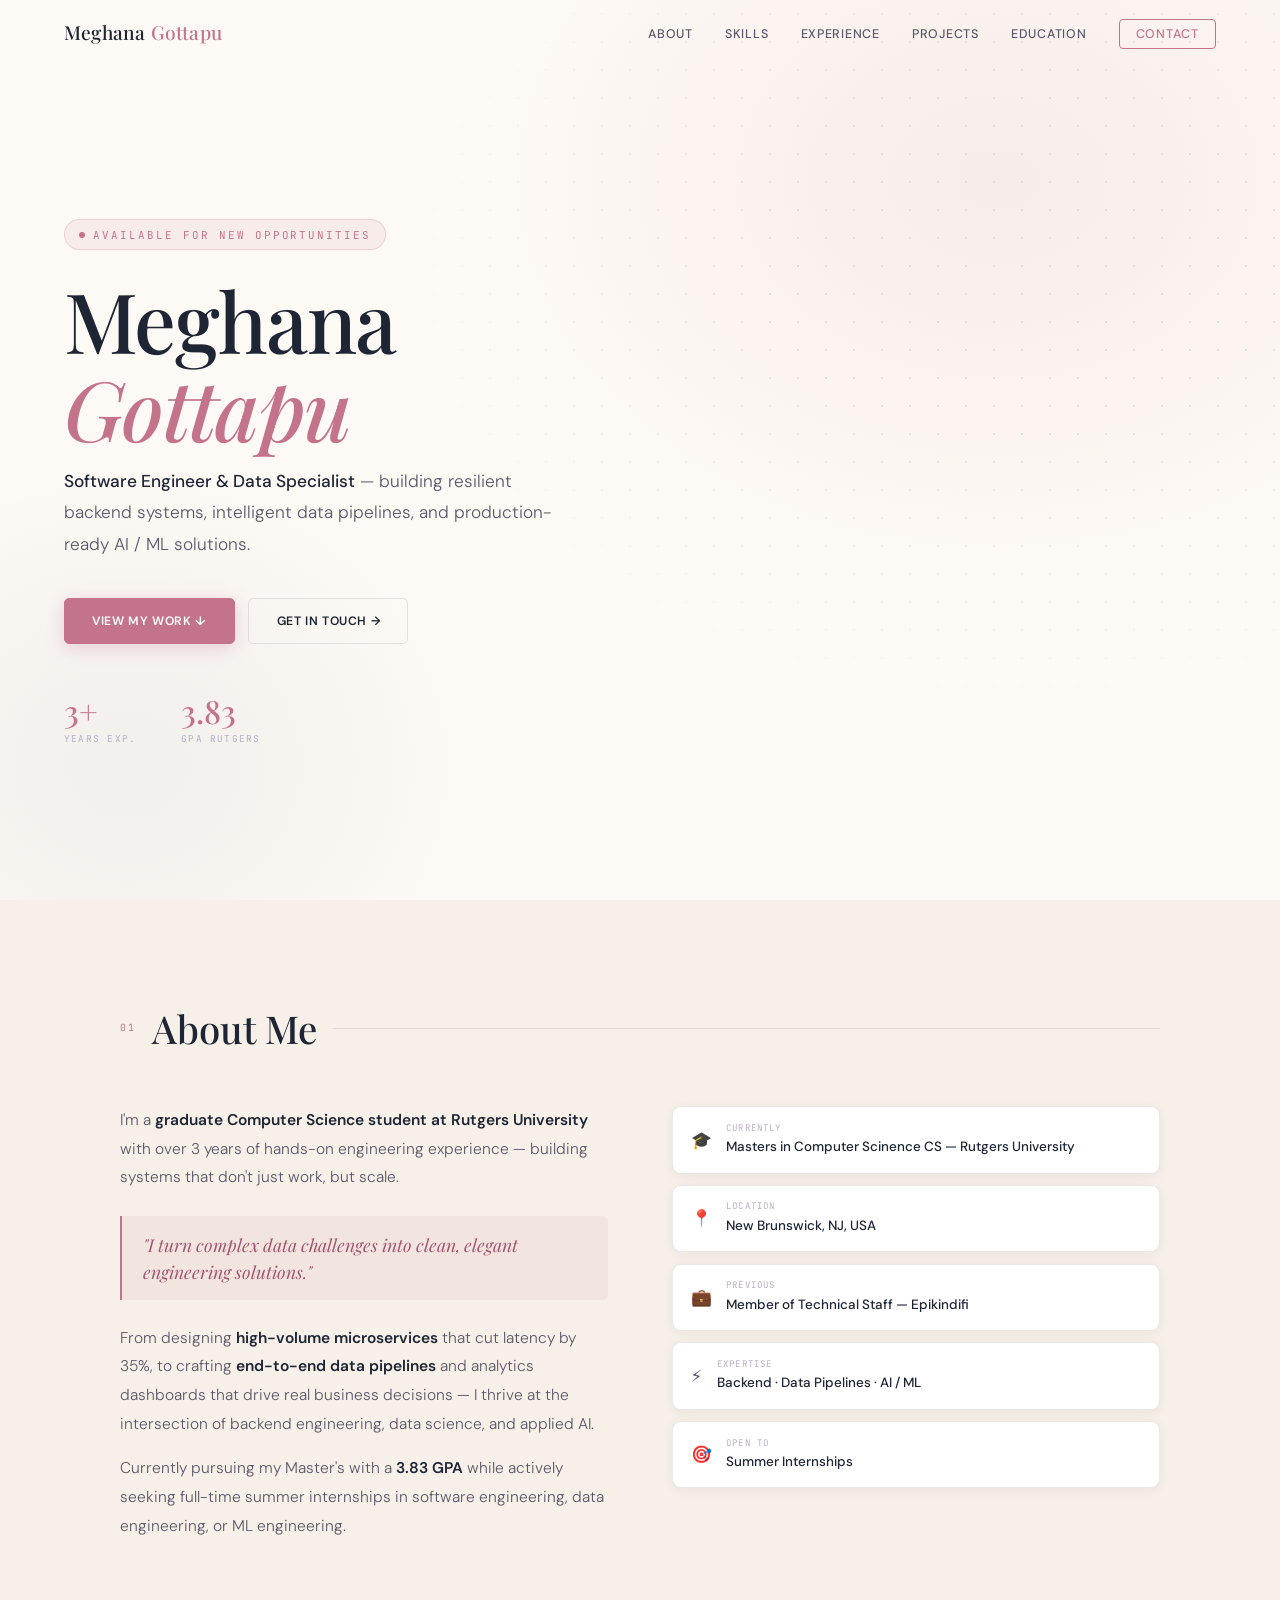
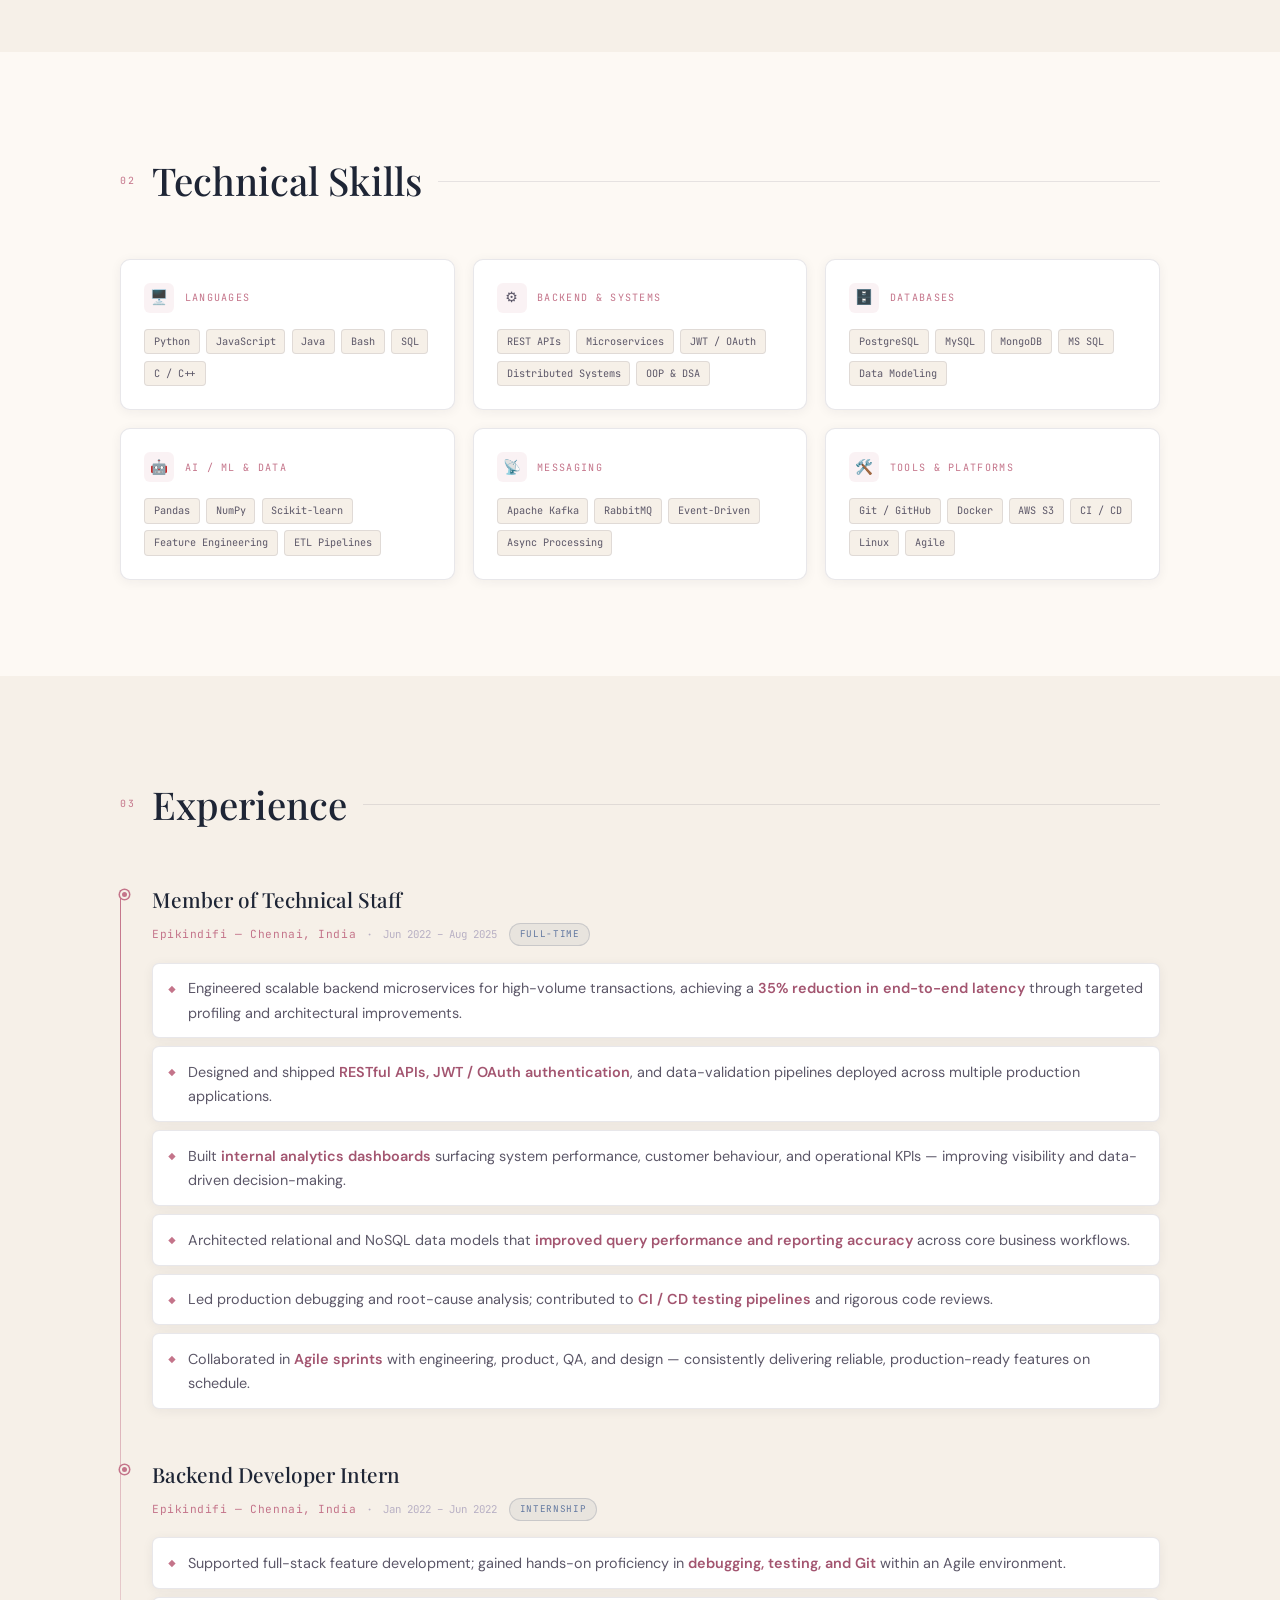
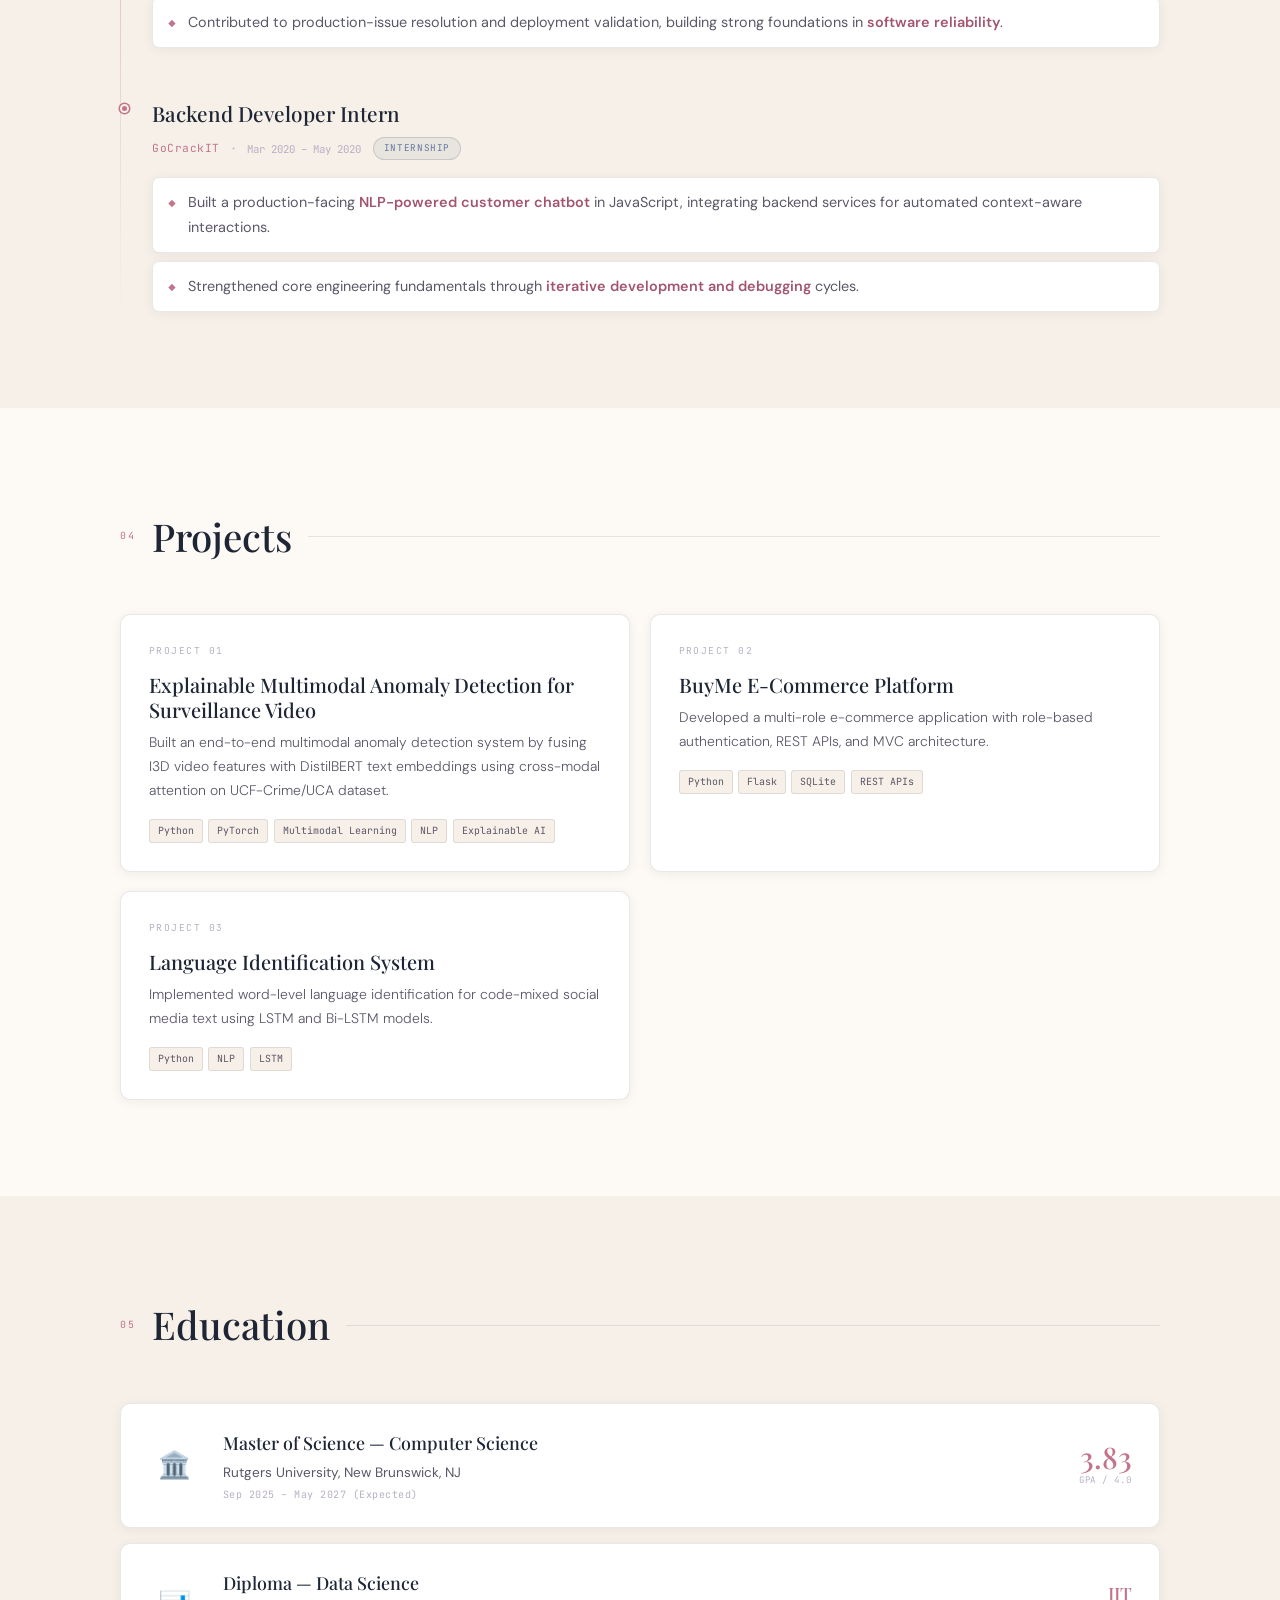
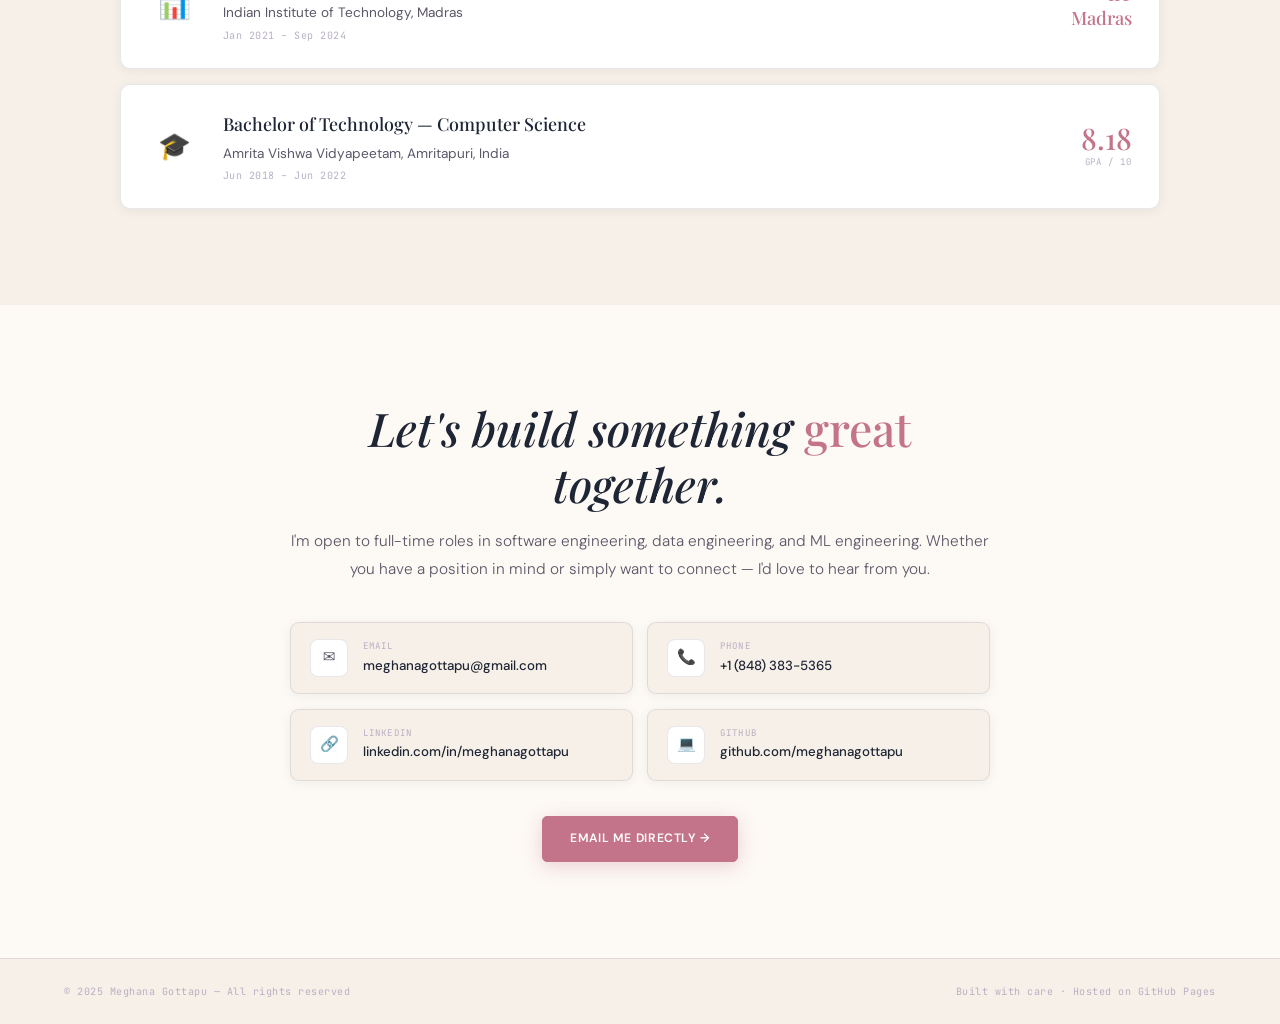
==== commit 8b1e815d: "Update index.html" ====
--- a/index.html
+++ b/index.html
@@ -502,7 +502,7 @@
     </div>
     <div class="hero-stats">
       <div><div class="hs-num">3+</div><div class="hs-lbl">Years Exp.</div></div>
-      <div><div class="hs-num">35%</div><div class="hs-lbl">Latency Cut</div></div>
+      <!-- <div><div class="hs-num">35%</div><div class="hs-lbl">Latency Cut</div></div> -->
       <div><div class="hs-num">3.83</div><div class="hs-lbl">GPA Rutgers</div></div>
     </div>
   </div>
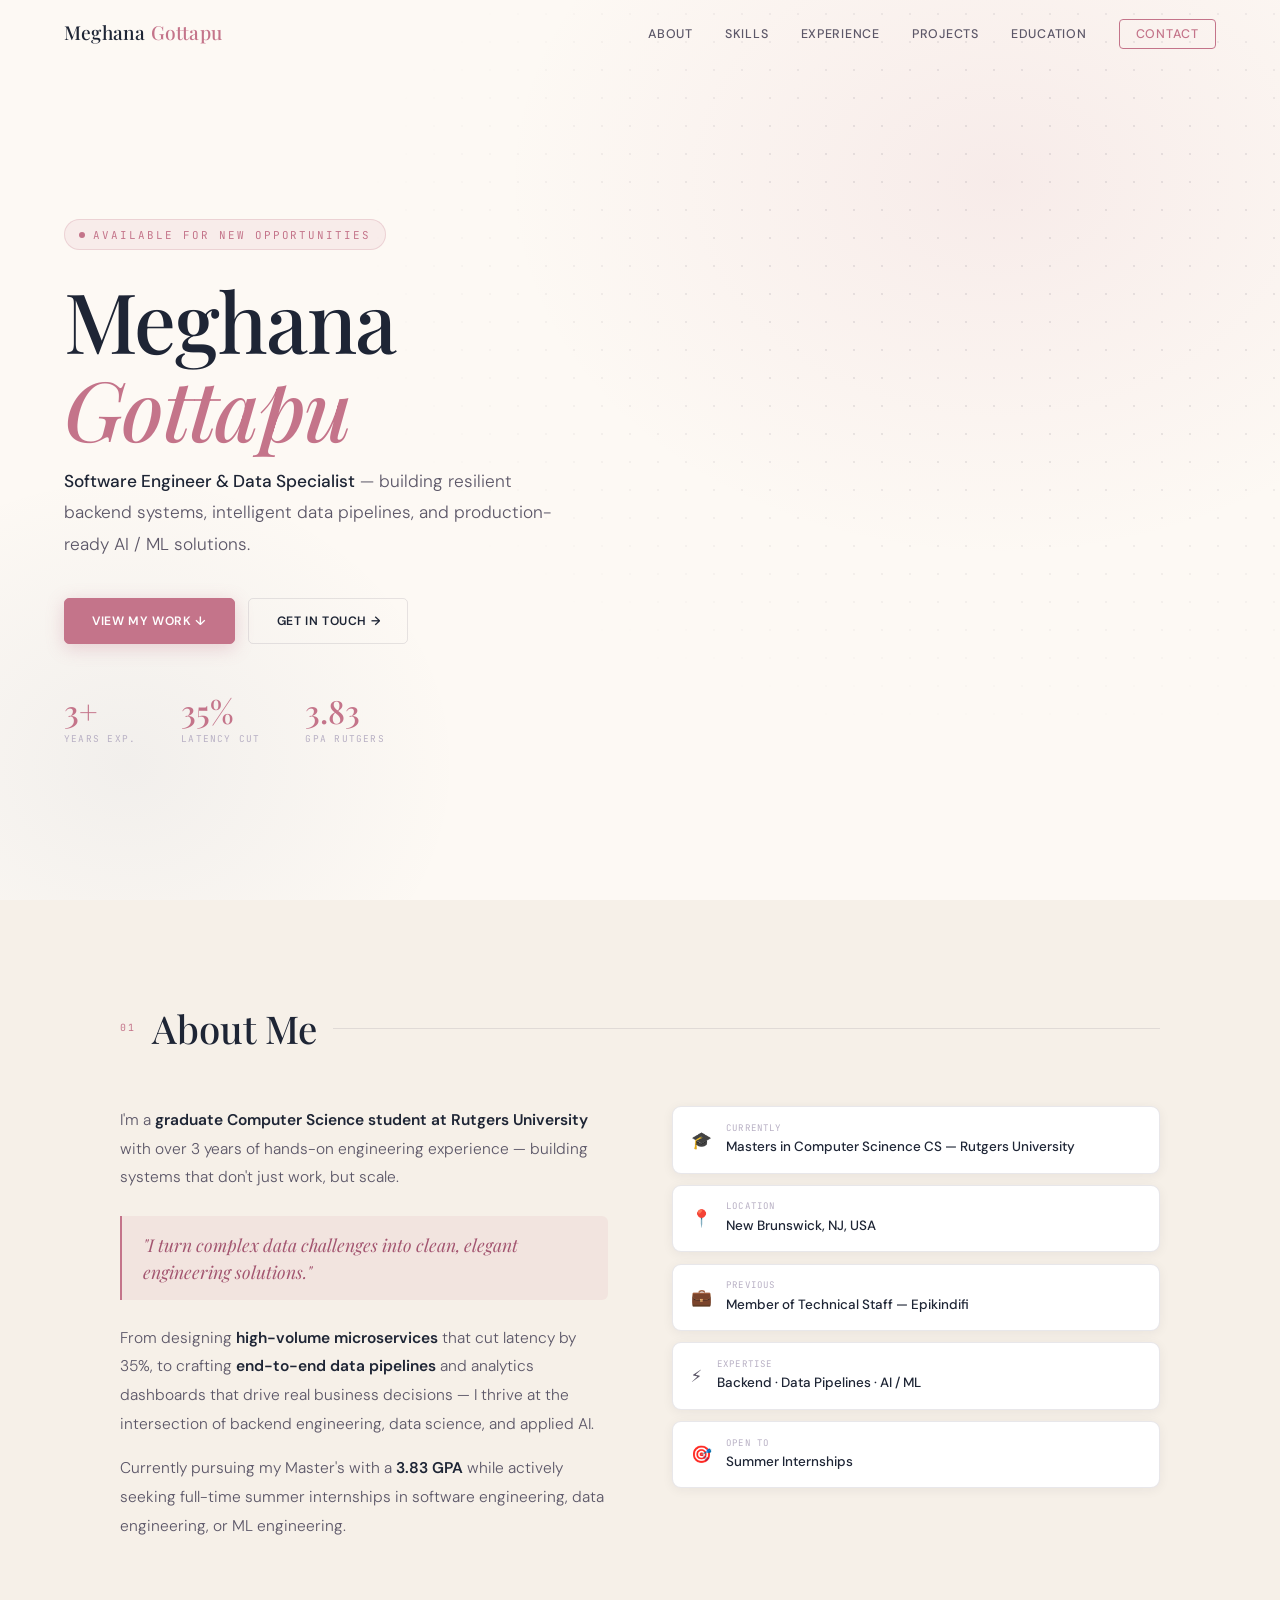
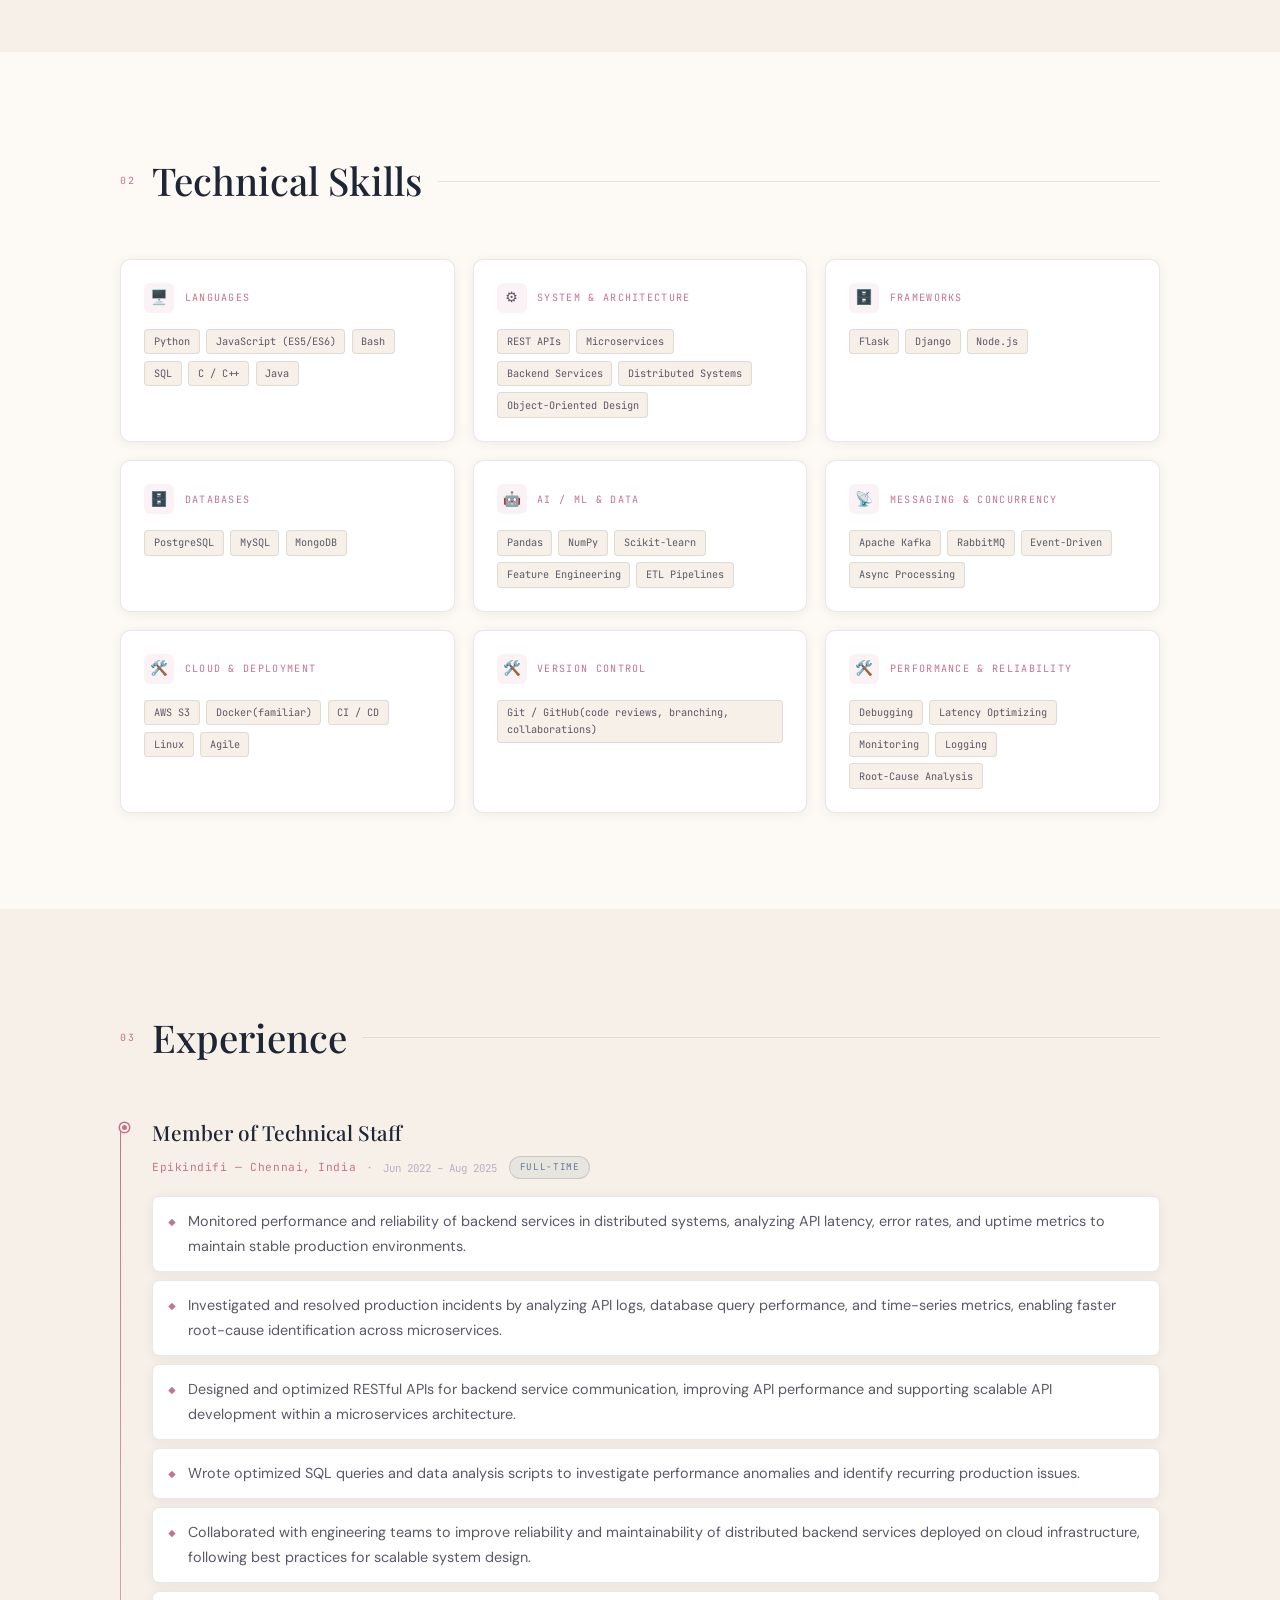
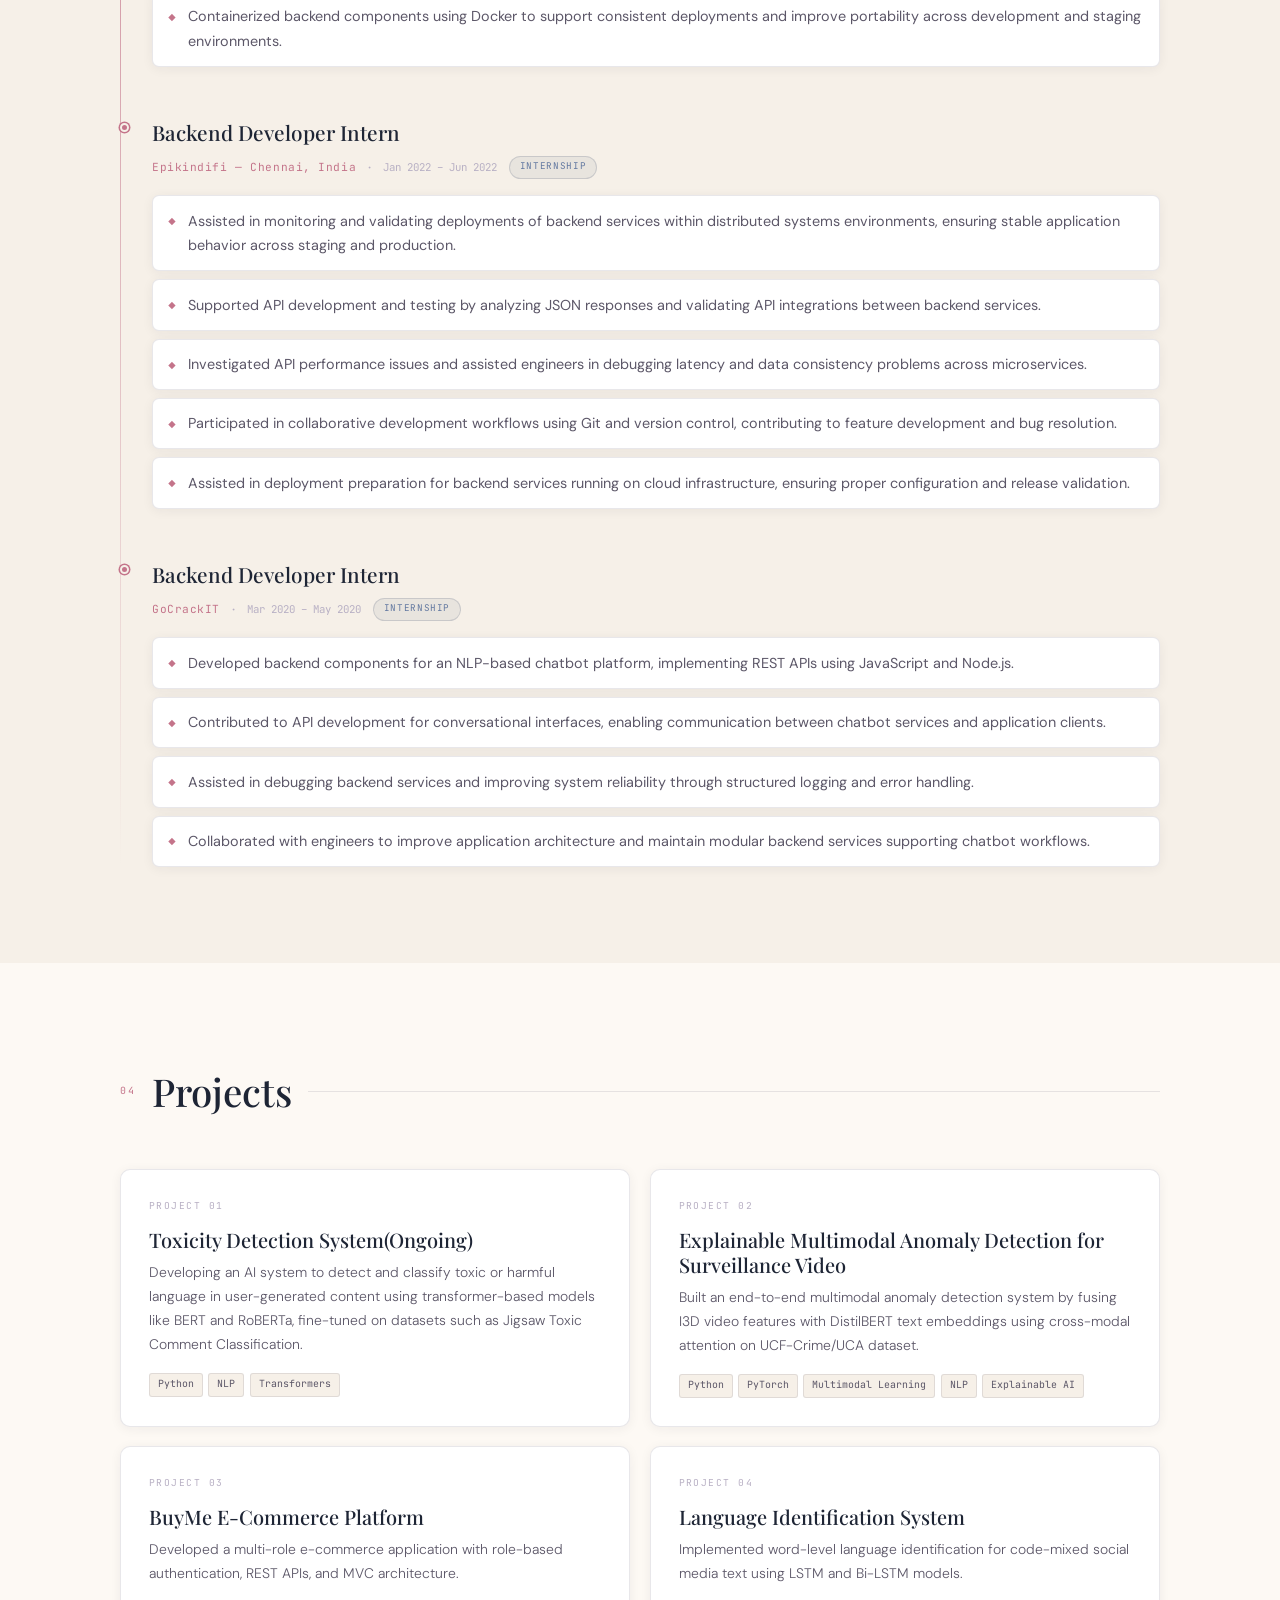
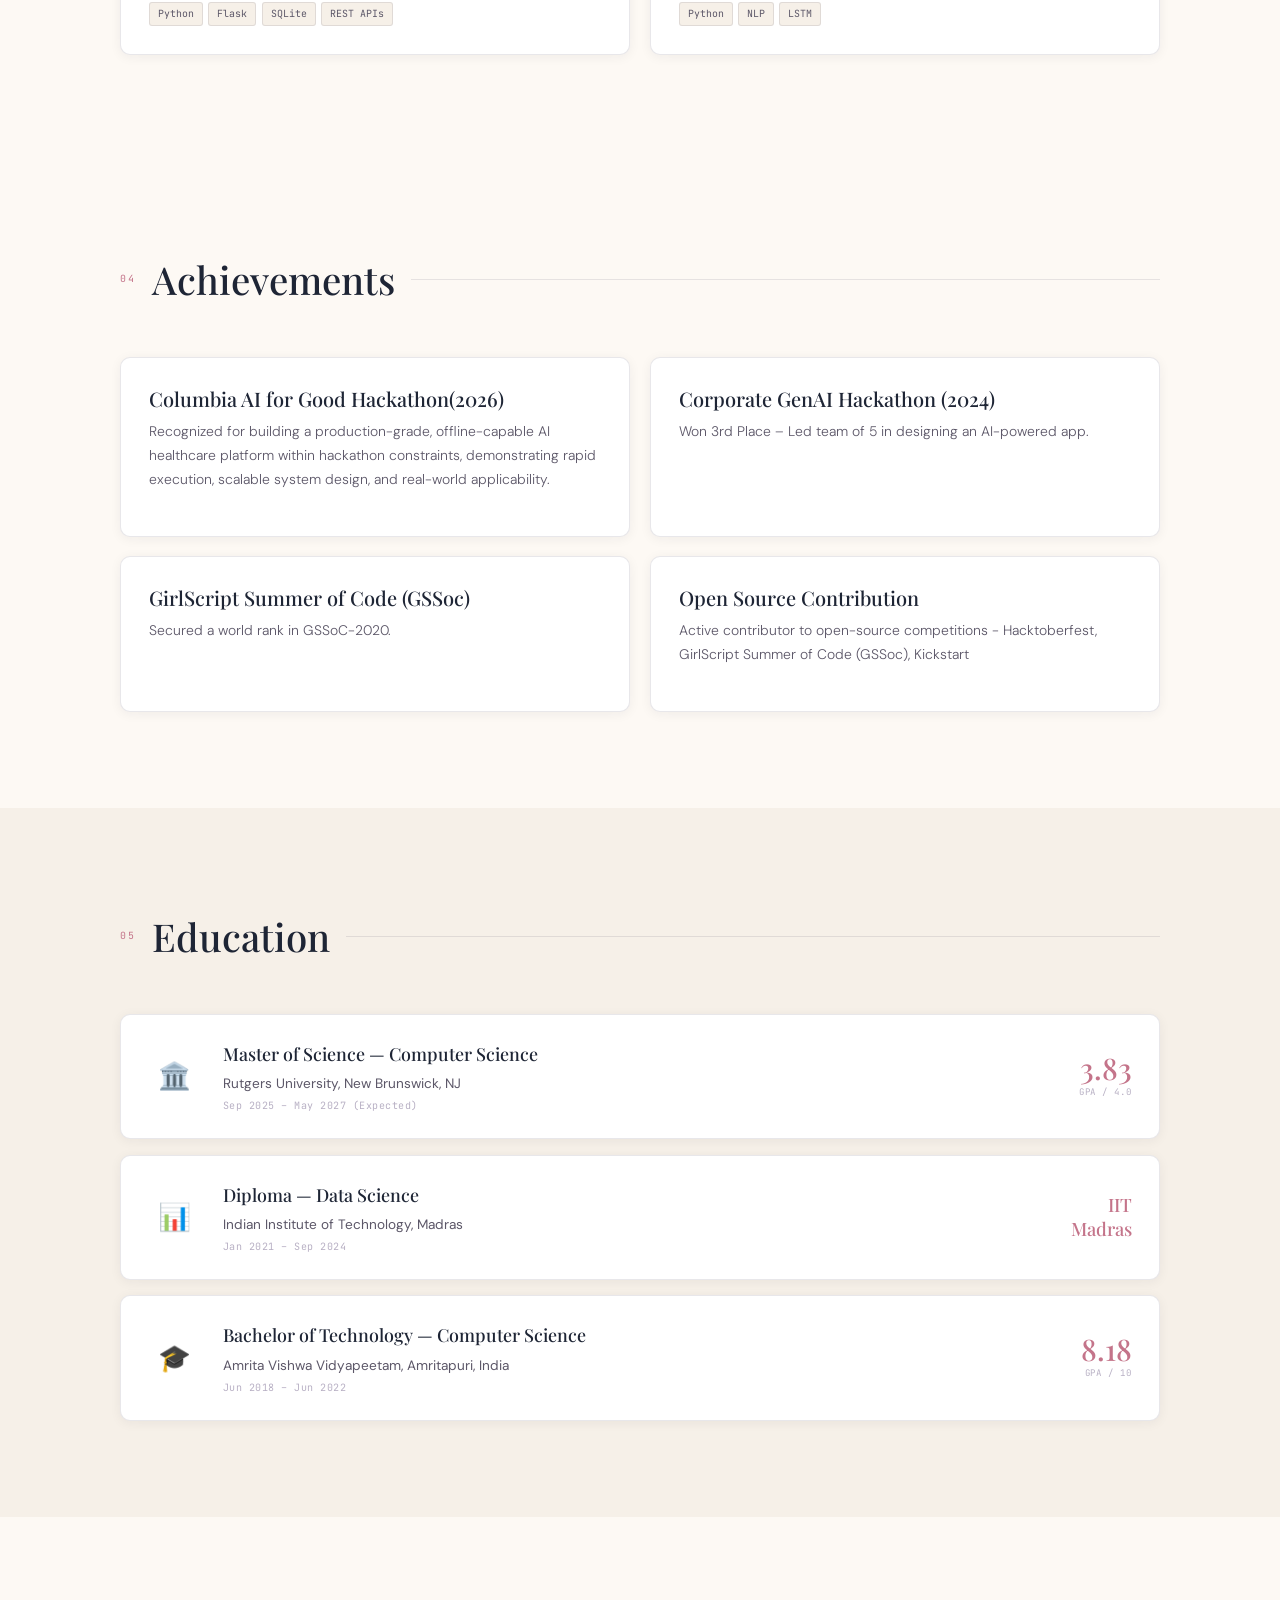
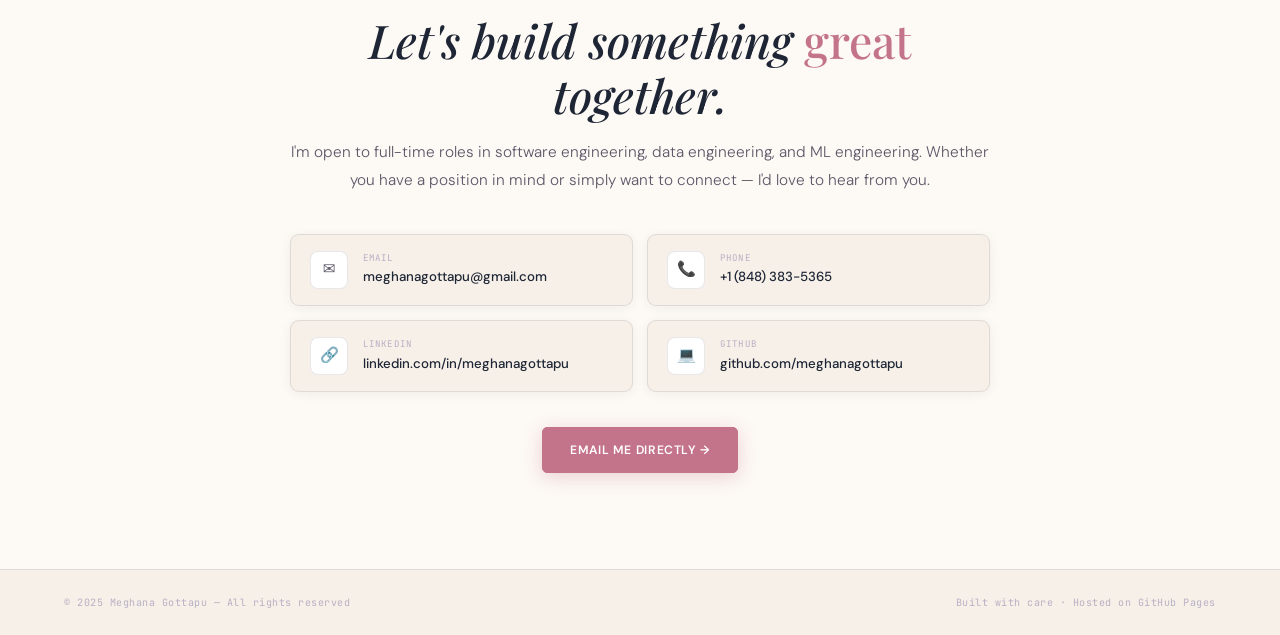
==== commit 667bdccc: "COM:" ====
--- a/index.html
+++ b/index.html
@@ -502,7 +502,7 @@
     </div>
     <div class="hero-stats">
       <div><div class="hs-num">3+</div><div class="hs-lbl">Years Exp.</div></div>
-      <!-- <div><div class="hs-num">35%</div><div class="hs-lbl">Latency Cut</div></div> -->
+      <div><div class="hs-num">35%</div><div class="hs-lbl">Latency Cut</div></div>
       <div><div class="hs-num">3.83</div><div class="hs-lbl">GPA Rutgers</div></div>
     </div>
   </div>
@@ -547,27 +547,86 @@
     <div class="skills-grid">
       <div class="sk-card rv">
         <div class="sk-hd"><div class="sk-ico">🖥️</div><span class="sk-cat">Languages</span></div>
-        <div class="tags"><span class="tg">Python</span><span class="tg">JavaScript</span><span class="tg">Java</span><span class="tg">Bash</span><span class="tg">SQL</span><span class="tg">C / C++</span></div>
+        <div class="tags">
+          <span class="tg">Python</span>
+          <span class="tg">JavaScript (ES5/ES6)</span>
+          <span class="tg">Bash</span>
+          <span class="tg">SQL</span>
+          <span class="tg">C / C++</span>
+          <span class="tg">Java</span>
+        </div>
       </div>
       <div class="sk-card rv">
-        <div class="sk-hd"><div class="sk-ico">⚙️</div><span class="sk-cat">Backend &amp; Systems</span></div>
-        <div class="tags"><span class="tg">REST APIs</span><span class="tg">Microservices</span><span class="tg">JWT / OAuth</span><span class="tg">Distributed Systems</span><span class="tg">OOP &amp; DSA</span></div>
+        <!-- <div class="sk-hd"><div class="sk-ico">⚙️</div><span class="sk-cat">Backend &amp; Systems</span></div> -->
+         <div class="sk-hd"><div class="sk-ico">⚙️</div><span class="sk-cat">System &amp; Architecture</span></div>
+        <div class="tags">
+          <span class="tg">REST APIs</span>
+          <span class="tg">Microservices</span>
+          <span class="tg">Backend Services</span>
+          <span class="tg">Distributed Systems</span>
+          <!-- <span class="tg">OOP &amp; DSA</span></div> -->
+           <span class="tg">Object-Oriented Design</span>
+        </div>
+      </div>
+      <div class="sk-card rv">
+        <div class="sk-hd"><div class="sk-ico">🗄️</div><span class="sk-cat">Frameworks</span></div>
+        <div class="tags">
+          <span class="tg">Flask</span>
+          <span class="tg">Django</span>
+          <span class="tg">Node.js</span>
+        </div>
       </div>
       <div class="sk-card rv">
         <div class="sk-hd"><div class="sk-ico">🗄️</div><span class="sk-cat">Databases</span></div>
-        <div class="tags"><span class="tg">PostgreSQL</span><span class="tg">MySQL</span><span class="tg">MongoDB</span><span class="tg">MS SQL</span><span class="tg">Data Modeling</span></div>
+        <div class="tags">
+          <span class="tg">PostgreSQL</span>
+          <span class="tg">MySQL</span>
+          <span class="tg">MongoDB</span>
+        </div>
       </div>
       <div class="sk-card rv">
         <div class="sk-hd"><div class="sk-ico">🤖</div><span class="sk-cat">AI / ML &amp; Data</span></div>
-        <div class="tags"><span class="tg">Pandas</span><span class="tg">NumPy</span><span class="tg">Scikit-learn</span><span class="tg">Feature Engineering</span><span class="tg">ETL Pipelines</span></div>
+        <div class="tags">
+          <span class="tg">Pandas</span>
+          <span class="tg">NumPy</span>
+          <span class="tg">Scikit-learn</span>
+          <span class="tg">Feature Engineering</span>
+          <span class="tg">ETL Pipelines</span></div>
       </div>
       <div class="sk-card rv">
-        <div class="sk-hd"><div class="sk-ico">📡</div><span class="sk-cat">Messaging</span></div>
-        <div class="tags"><span class="tg">Apache Kafka</span><span class="tg">RabbitMQ</span><span class="tg">Event-Driven</span><span class="tg">Async Processing</span></div>
+        <div class="sk-hd"><div class="sk-ico">📡</div><span class="sk-cat">Messaging &amp; Concurrency</span></div>
+        <div class="tags">
+          <span class="tg">Apache Kafka</span>
+          <span class="tg">RabbitMQ</span>
+          <span class="tg">Event-Driven</span>
+          <span class="tg">Async Processing</span></div>
       </div>
       <div class="sk-card rv">
-        <div class="sk-hd"><div class="sk-ico">🛠️</div><span class="sk-cat">Tools &amp; Platforms</span></div>
-        <div class="tags"><span class="tg">Git / GitHub</span><span class="tg">Docker</span><span class="tg">AWS S3</span><span class="tg">CI / CD</span><span class="tg">Linux</span><span class="tg">Agile</span></div>
+        <div class="sk-hd"><div class="sk-ico">🛠️</div><span class="sk-cat">Cloud &amp; Deployment</span></div>
+        <div class="tags">
+          <span class="tg">AWS S3</span>
+          <span class="tg">Docker(familiar)</span>
+          <span class="tg">CI / CD</span>
+          <span class="tg">Linux</span>
+          <span class="tg">Agile</span></div>
+      </div>
+      <div class="sk-card rv">
+        <div class="sk-hd"><div class="sk-ico">🛠️</div><span class="sk-cat">Version Control</span></div>
+        <div class="tags">
+          <span class="tg">Git / GitHub(code reviews, branching, collaborations)</span>
+        </div>
+      </div>
+
+      <div class="sk-card rv">
+        <div class="sk-hd"><div class="sk-ico">🛠️</div><span class="sk-cat">Performance &amp; Reliability</span></div>
+        <div class="tags">
+          <span class="tg">Debugging</span>
+          <span class="tg">Latency Optimizing</span>
+          <span class="tg">Monitoring</span>
+          <span class="tg">Logging</span>
+          <span class="tg">Root-Cause Analysis</span>
+        </div>
+      </div>
       </div>
     </div>
   </div>
@@ -592,12 +651,19 @@
           <span class="tj-badge">Full-time</span>
         </div>
         <div class="tj-pts">
-          <div class="tj-pt"><span class="tj-dot">◆</span><span>Engineered scalable backend microservices for high-volume transactions, achieving a <b>35% reduction in end-to-end latency</b> through targeted profiling and architectural improvements.</span></div>
+          <!-- <div class="tj-pt"><span class="tj-dot">◆</span><span>Engineered scalable backend microservices for high-volume transactions, achieving a <b>35% reduction in end-to-end latency</b> through targeted profiling and architectural improvements.</span></div>
           <div class="tj-pt"><span class="tj-dot">◆</span><span>Designed and shipped <b>RESTful APIs, JWT / OAuth authentication</b>, and data-validation pipelines deployed across multiple production applications.</span></div>
           <div class="tj-pt"><span class="tj-dot">◆</span><span>Built <b>internal analytics dashboards</b> surfacing system performance, customer behaviour, and operational KPIs — improving visibility and data-driven decision-making.</span></div>
           <div class="tj-pt"><span class="tj-dot">◆</span><span>Architected relational and NoSQL data models that <b>improved query performance and reporting accuracy</b> across core business workflows.</span></div>
           <div class="tj-pt"><span class="tj-dot">◆</span><span>Led production debugging and root-cause analysis; contributed to <b>CI / CD testing pipelines</b> and rigorous code reviews.</span></div>
-          <div class="tj-pt"><span class="tj-dot">◆</span><span>Collaborated in <b>Agile sprints</b> with engineering, product, QA, and design — consistently delivering reliable, production-ready features on schedule.</span></div>
+          <div class="tj-pt"><span class="tj-dot">◆</span><span>Collaborated in <b>Agile sprints</b> with engineering, product, QA, and design — consistently delivering reliable, production-ready features on schedule.</span></div> -->
+
+          <div class="tj-pt"><span class="tj-dot">◆</span><span>Monitored performance and reliability of backend services in distributed systems, analyzing API latency, error rates, and uptime metrics to maintain stable production environments.</span></div>
+          <div class="tj-pt"><span class="tj-dot">◆</span><span>Investigated and resolved production incidents by analyzing API logs, database query performance, and time-series metrics, enabling faster root-cause identification across microservices.</span></div>
+          <div class="tj-pt"><span class="tj-dot">◆</span><span>Designed and optimized RESTful APIs for backend service communication, improving API performance and supporting scalable API development within a microservices architecture.</span></div>
+          <div class="tj-pt"><span class="tj-dot">◆</span><span>Wrote optimized SQL queries and data analysis scripts to investigate performance anomalies and identify recurring production issues.</span></div>
+          <div class="tj-pt"><span class="tj-dot">◆</span><span>Collaborated with engineering teams to improve reliability and maintainability of distributed backend services deployed on cloud infrastructure, following best practices for scalable system design.</span></div>
+          <div class="tj-pt"><span class="tj-dot">◆</span><span>Containerized backend components using Docker to support consistent deployments and improve portability across development and staging environments.</span></div>
         </div>
       </div>
 
@@ -610,8 +676,13 @@
           <span class="tj-badge">Internship</span>
         </div>
         <div class="tj-pts">
-          <div class="tj-pt"><span class="tj-dot">◆</span><span>Supported full-stack feature development; gained hands-on proficiency in <b>debugging, testing, and Git</b> within an Agile environment.</span></div>
-          <div class="tj-pt"><span class="tj-dot">◆</span><span>Contributed to production-issue resolution and deployment validation, building strong foundations in <b>software reliability</b>.</span></div>
+          <!-- <div class="tj-pt"><span class="tj-dot">◆</span><span>Supported full-stack feature development; gained hands-on proficiency in <b>debugging, testing, and Git</b> within an Agile environment.</span></div>
+          <div class="tj-pt"><span class="tj-dot">◆</span><span>Contributed to production-issue resolution and deployment validation, building strong foundations in <b>software reliability</b>.</span></div> -->
+          <div class="tj-pt"><span class="tj-dot">◆</span><span>Assisted in monitoring and validating deployments of backend services within distributed systems environments, ensuring stable application behavior across staging and production.</span></div>
+          <div class="tj-pt"><span class="tj-dot">◆</span><span>Supported API development and testing by analyzing JSON responses and validating API integrations between backend services.</span></div>
+          <div class="tj-pt"><span class="tj-dot">◆</span><span>Investigated API performance issues and assisted engineers in debugging latency and data consistency problems across microservices.</span></div>
+          <div class="tj-pt"><span class="tj-dot">◆</span><span>Participated in collaborative development workflows using Git and version control, contributing to feature development and bug resolution.</span></div>
+          <div class="tj-pt"><span class="tj-dot">◆</span><span>Assisted in deployment preparation for backend services running on cloud infrastructure, ensuring proper configuration and release validation.</span></div>
         </div>
       </div>
 
@@ -624,8 +695,12 @@
           <span class="tj-badge">Internship</span>
         </div>
         <div class="tj-pts">
-          <div class="tj-pt"><span class="tj-dot">◆</span><span>Built a production-facing <b>NLP-powered customer chatbot</b> in JavaScript, integrating backend services for automated context-aware interactions.</span></div>
-          <div class="tj-pt"><span class="tj-dot">◆</span><span>Strengthened core engineering fundamentals through <b>iterative development and debugging</b> cycles.</span></div>
+          <!-- <div class="tj-pt"><span class="tj-dot">◆</span><span>Built a production-facing <b>NLP-powered customer chatbot</b> in JavaScript, integrating backend services for automated context-aware interactions.</span></div>
+          <div class="tj-pt"><span class="tj-dot">◆</span><span>Strengthened core engineering fundamentals through <b>iterative development and debugging</b> cycles.</span></div> -->
+          <div class="tj-pt"><span class="tj-dot">◆</span><span>Developed backend components for an NLP-based chatbot platform, implementing REST APIs using JavaScript and Node.js.</span></div>
+          <div class="tj-pt"><span class="tj-dot">◆</span><span>Contributed to API development for conversational interfaces, enabling communication between chatbot services and application clients.</span></div>
+          <div class="tj-pt"><span class="tj-dot">◆</span><span>Assisted in debugging backend services and improving system reliability through structured logging and error handling.</span></div>
+          <div class="tj-pt"><span class="tj-dot">◆</span><span>Collaborated with engineers to improve application architecture and maintain modular backend services supporting chatbot workflows.</span></div>
         </div>
       </div>
 
@@ -645,6 +720,15 @@
 
       <div class="pj-card rv">
         <div class="pj-n">PROJECT 01</div>
+        <h3 class="pj-t">Toxicity Detection System(Ongoing)</h3>
+        <!-- <p class="pj-d">Built a deep learning sensor-fusion system combining spatial and temporal data for real-time predictive analytics.</p> -->
+        <p class="pj-d">Developing an AI system to detect and classify toxic or harmful language in user-generated content using transformer-based models like BERT and RoBERTa, fine-tuned on datasets such as Jigsaw Toxic Comment Classification.</p>
+        <!-- <div class="pj-badge">⚡ 35% latency reduction in production</div> -->
+        <div class="pj-tech"><span class="pt">Python</span><span class="pt">NLP</span><span class="pt">Transformers</span></div>
+      </div>
+
+      <div class="pj-card rv">
+        <div class="pj-n">PROJECT 02</div>
         <h3 class="pj-t">Explainable Multimodal Anomaly Detection for Surveillance Video</h3>
         <!-- <p class="pj-d">Built a deep learning sensor-fusion system combining spatial and temporal data for real-time predictive analytics.</p> -->
         <p class="pj-d">Built an end-to-end multimodal anomaly detection system by fusing I3D video features with DistilBERT text embeddings using cross-modal attention on UCF-Crime/UCA dataset.</p>
@@ -653,7 +737,7 @@
       </div>
 
       <div class="pj-card rv">
-        <div class="pj-n">PROJECT 02</div>
+        <div class="pj-n">PROJECT 03</div>
         <h3 class="pj-t">BuyMe E-Commerce Platform</h3>
         <p class="pj-d">Developed a multi-role e-commerce application with role-based authentication, REST APIs, and MVC architecture.</p>
         <!-- <div class="pj-badge">⚡ 35% latency reduction in production</div> -->
@@ -661,47 +745,46 @@
       </div>
 
       <div class="pj-card rv">
-        <div class="pj-n">PROJECT 03</div>
+        <div class="pj-n">PROJECT 04</div>
         <h3 class="pj-t">Language Identification System</h3>
         <p class="pj-d">Implemented word-level language identification for code-mixed social media text using LSTM and Bi-LSTM models.</p>
         <!-- <div class="pj-badge">⚡ 35% latency reduction in production</div> -->
         <div class="pj-tech"><span class="pt">Python</span><span class="pt">NLP</span><span class="pt">LSTM</span></div>
       </div>
 
-
-      <!-- <div class="pj-card rv">
-        <div class="pj-n">PROJECT 01</div>
-        <h3 class="pj-t">High-Throughput Microservices Platform</h3>
-        <p class="pj-d">Distributed microservices architecture handling high-volume transactional workloads with Kafka-based communication, JWT auth, and horizontal scaling.</p>
-        <div class="pj-badge">⚡ 35% latency reduction in production</div>
-        <div class="pj-tech"><span class="pt">Python</span><span class="pt">REST APIs</span><span class="pt">Kafka</span><span class="pt">PostgreSQL</span><span class="pt">Docker</span></div>
-      </div>
+    </div>
+  </div>
+</section>
+
+<!-- ==================== ACHIEVEMENTS ==================== -->
+<section id="achievements">
+  <div class="wrap">
+    <div class="sh rv">
+      <span class="sh-n">04</span>
+      <h2 class="sh-t">Achievements</h2>
+      <div class="sh-r"></div>
+    </div>
+    <div class="proj-grid">
 
       <div class="pj-card rv">
-        <div class="pj-n">PROJECT 02</div>
-        <h3 class="pj-t">Operational Analytics Dashboard</h3>
-        <p class="pj-d">Real-time internal analytics platform visualising system performance, customer behaviour funnels, and operational KPIs for data-driven stakeholder decisions.</p>
-        <div class="pj-badge">📊 Org-wide visibility improvement</div>
-        <div class="pj-tech"><span class="pt">JavaScript</span><span class="pt">SQL</span><span class="pt">Data Visualisation</span><span class="pt">ETL</span></div>
+        <h3 class="pj-t">Columbia AI for Good Hackathon(2026)</h3>
+        <p class="pj-d">Recognized for building a production-grade, offline-capable AI healthcare platform within hackathon constraints, demonstrating rapid execution, scalable system design, and real-world applicability.</p>
       </div>
 
       <div class="pj-card rv">
-        <div class="pj-n">PROJECT 03</div>
-        <h3 class="pj-t">Intelligent Customer Chatbot</h3>
-        <p class="pj-d">Production NLP chatbot in JavaScript for automated, context-aware interactions — integrated with multiple backend APIs for real-time retrieval and session management.</p>
-        <div class="pj-badge">🤖 Automated customer workflows</div>
-        <div class="pj-tech"><span class="pt">JavaScript</span><span class="pt">NLP</span><span class="pt">Node.js</span><span class="pt">REST APIs</span></div>
+        <h3 class="pj-t">Corporate GenAI Hackathon (2024)</h3>
+        <p class="pj-d">Won 3rd Place – Led team of 5 in designing an AI-powered app.</p>
       </div>
 
       <div class="pj-card rv">
-        <div class="pj-n">PROJECT 04</div>
-        <h3 class="pj-t">ML-Driven Data Pipeline</h3>
-        <p class="pj-d">End-to-end data pipeline with feature engineering, model training, and evaluation using Scikit-learn for predictive modelling on structured enterprise datasets.</p>
-        <div class="pj-badge">🔬 End-to-end ML automation</div>
-        <div class="pj-tech"><span class="pt">Python</span><span class="pt">Pandas</span><span class="pt">Scikit-learn</span><span class="pt">NumPy</span><span class="pt">ETL</span></div>
-      </div> -->
-
-    </div>
+        <h3 class="pj-t">GirlScript Summer of Code (GSSoc)</h3>
+        <p class="pj-d">Secured a world rank in GSSoC-2020.</p>
+      </div>
+
+      <div class="pj-card rv">
+        <h3 class="pj-t">Open Source Contribution</h3>
+        <p class="pj-d">Active contributor to open-source competitions - Hacktoberfest, GirlScript Summer of Code (GSSoc), Kickstart</p>
+      </div>
   </div>
 </section>
 
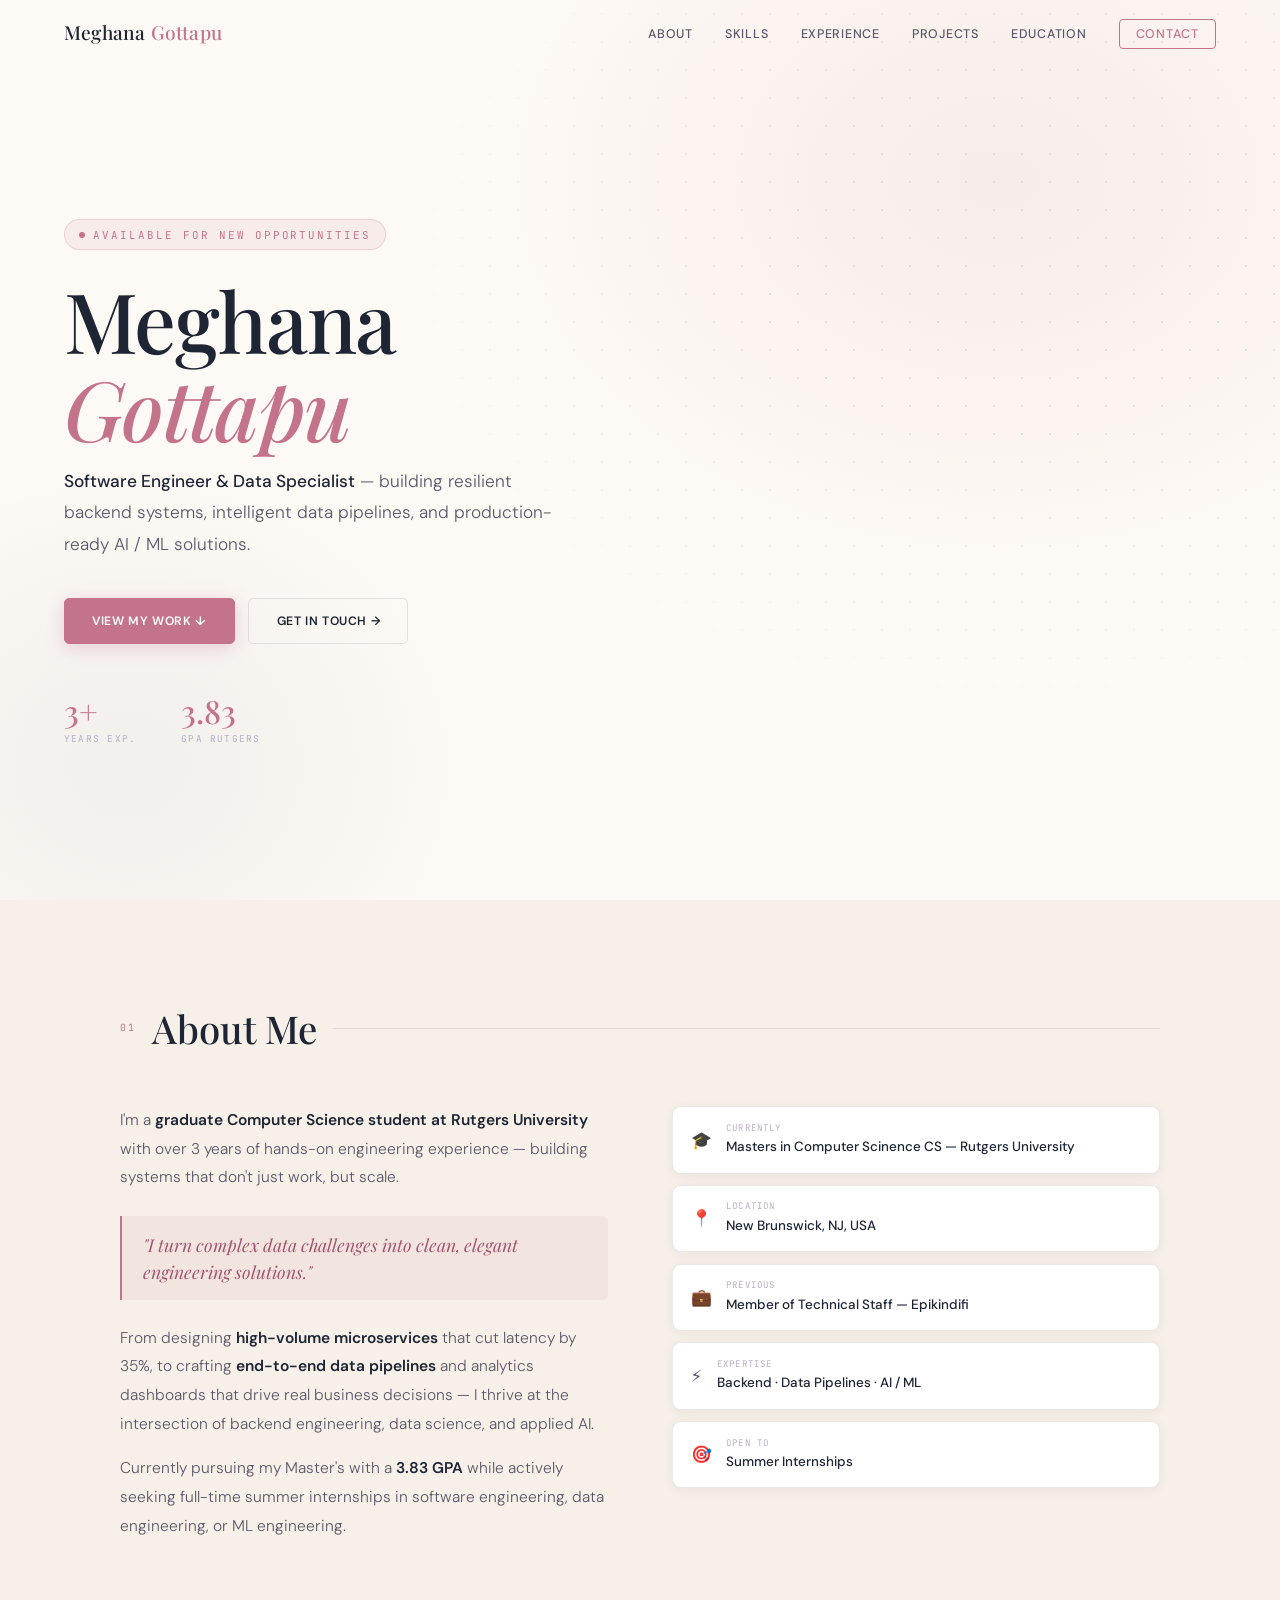
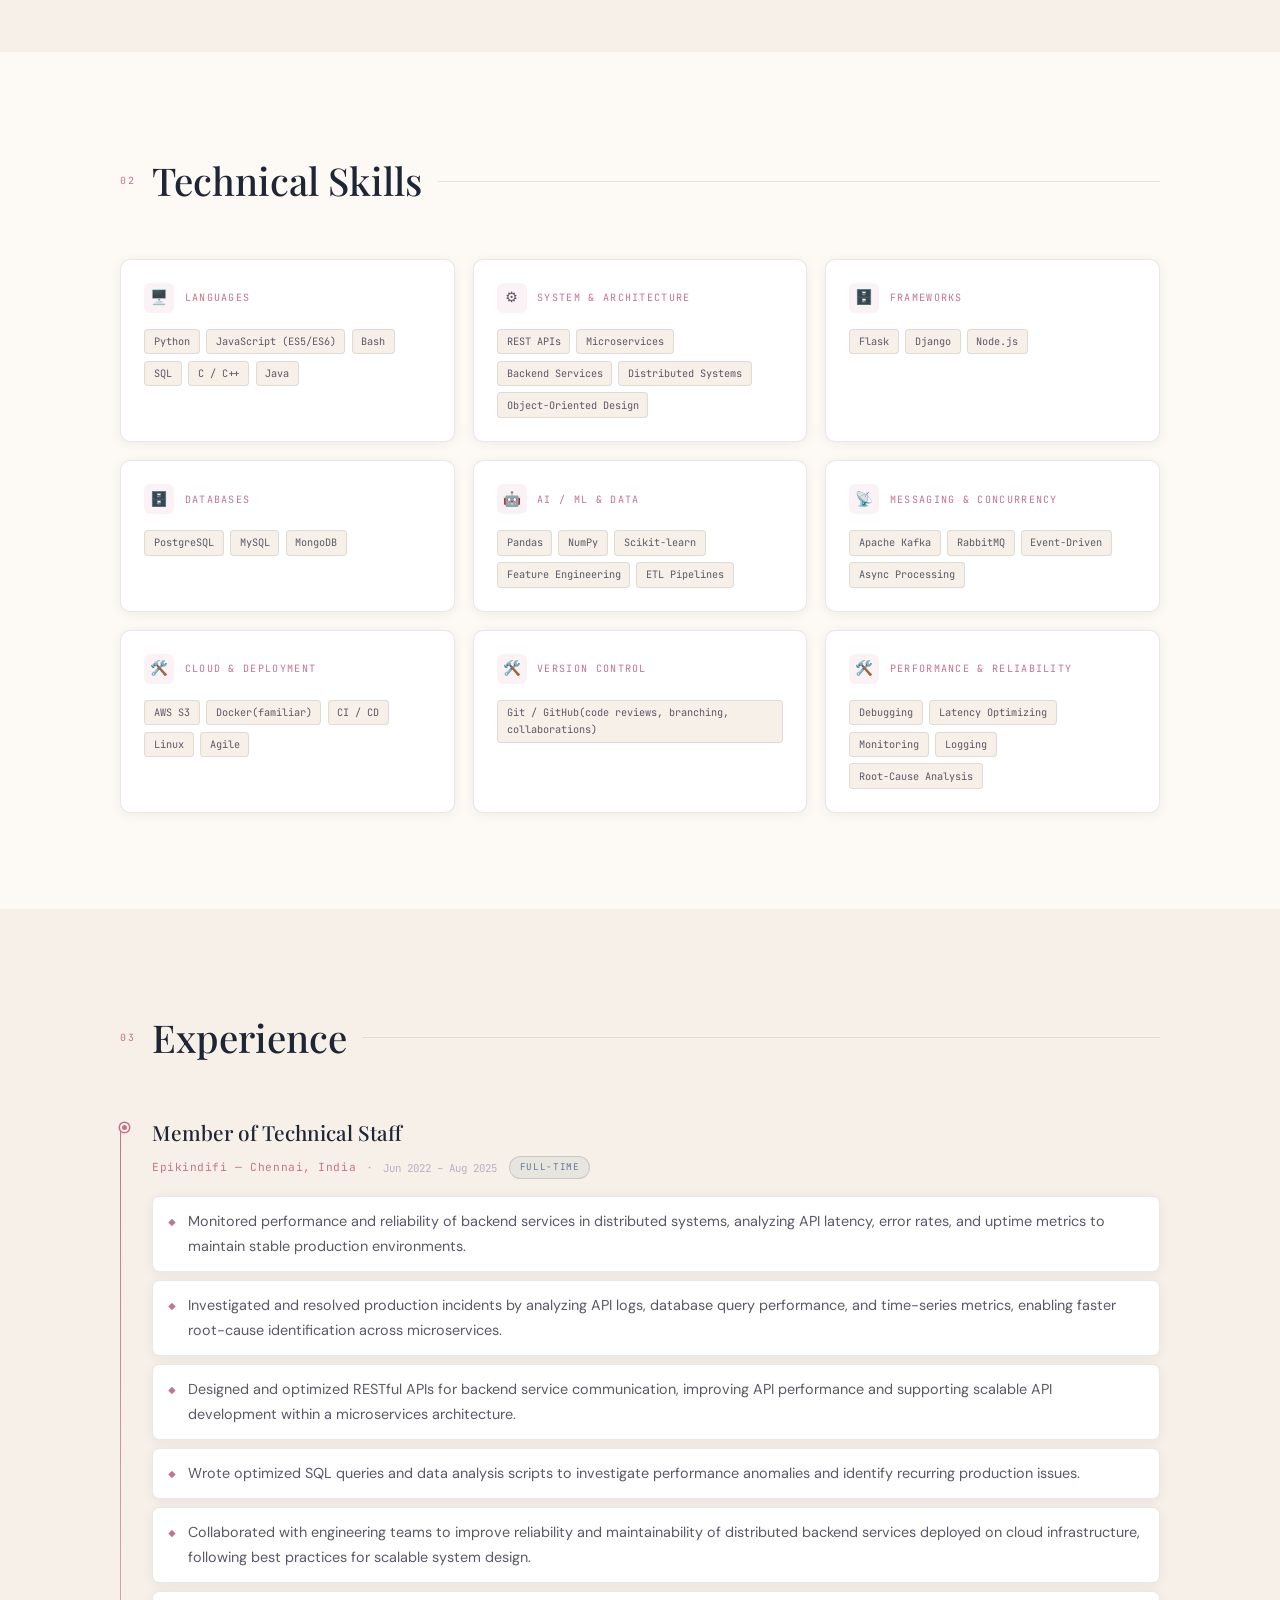
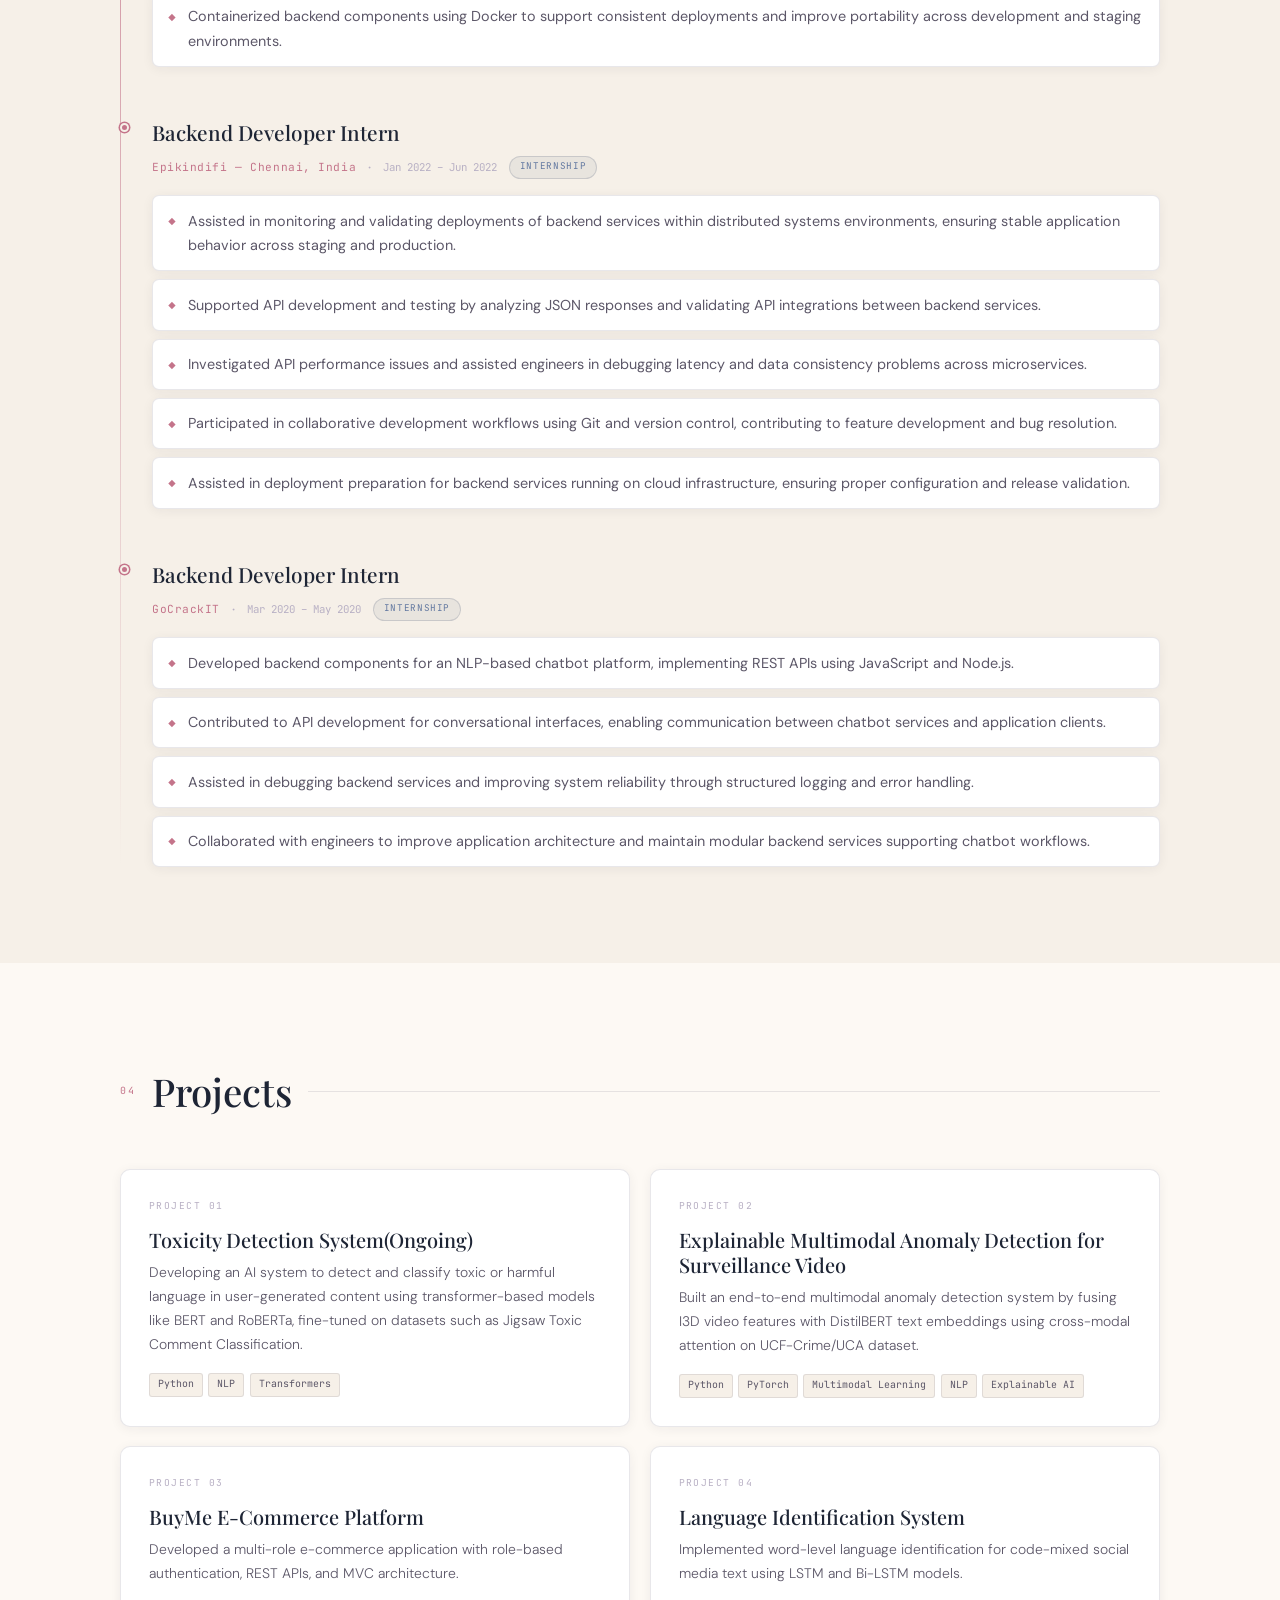
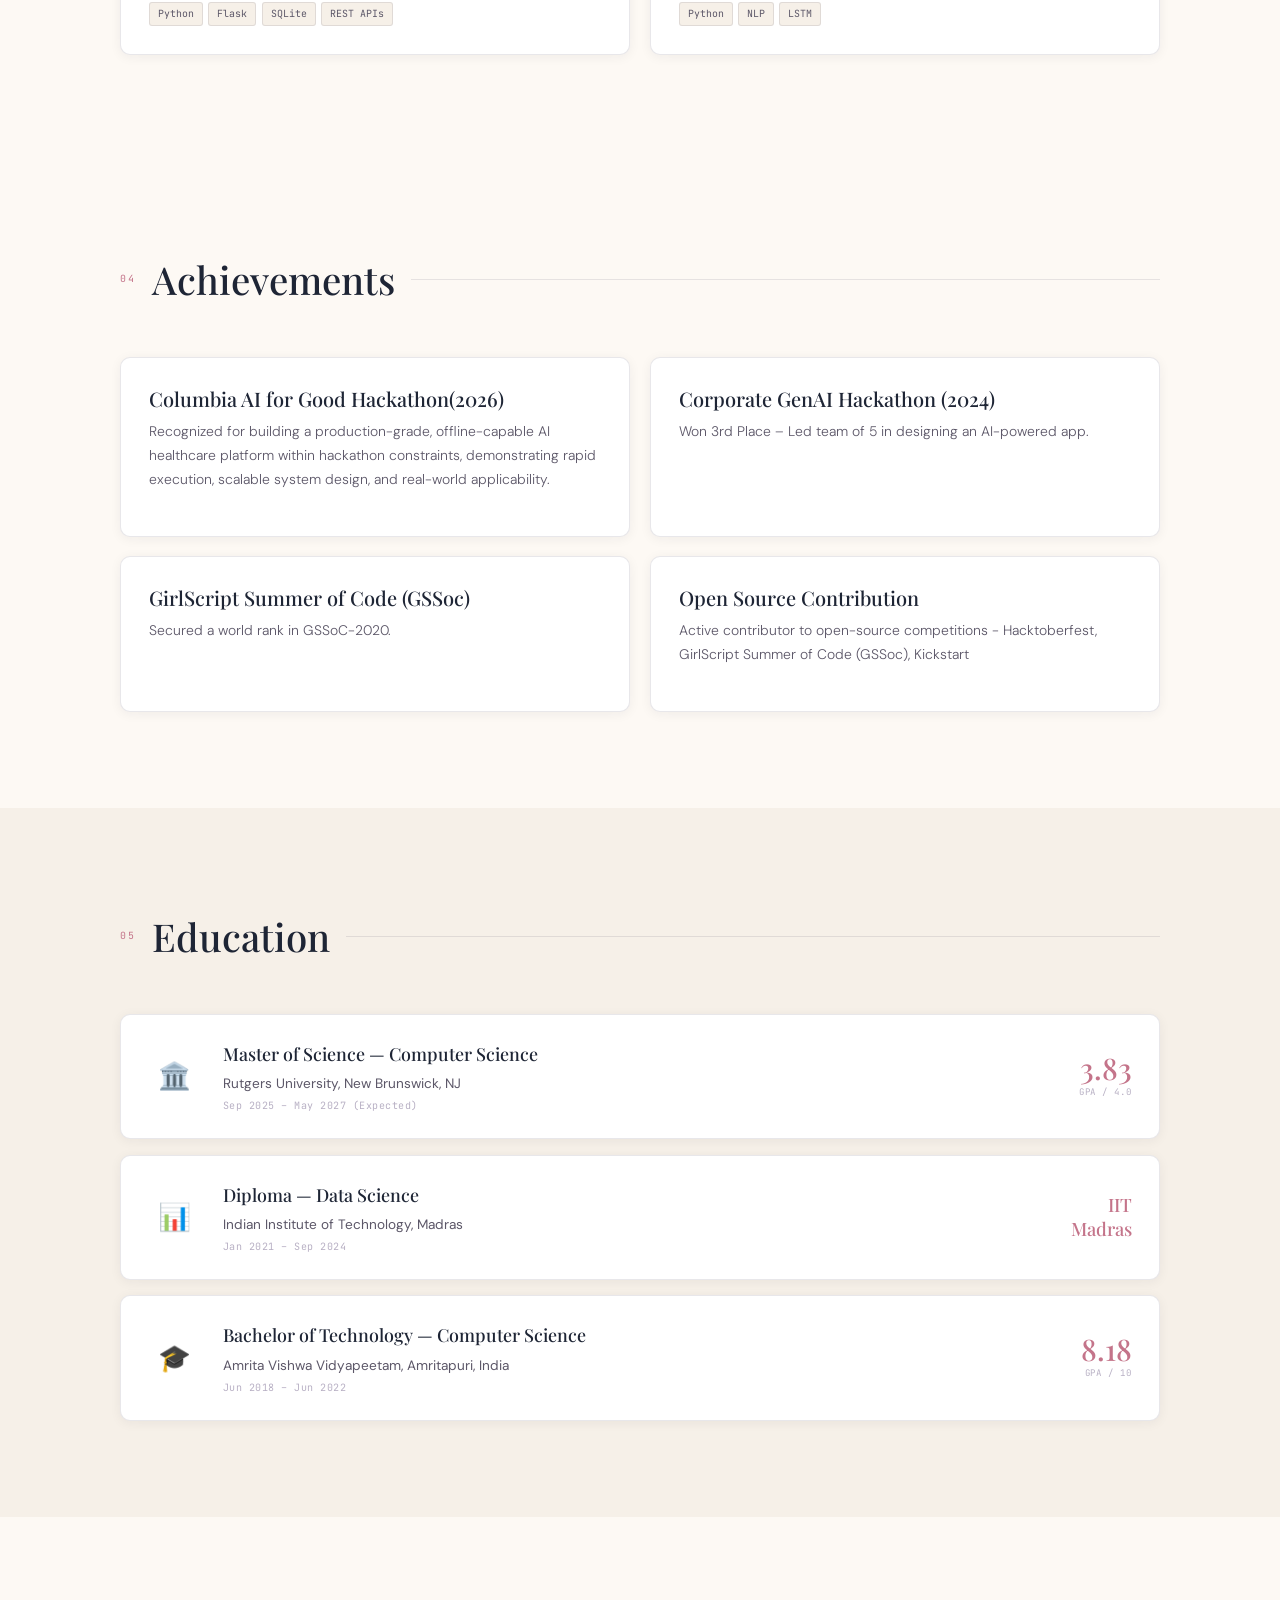
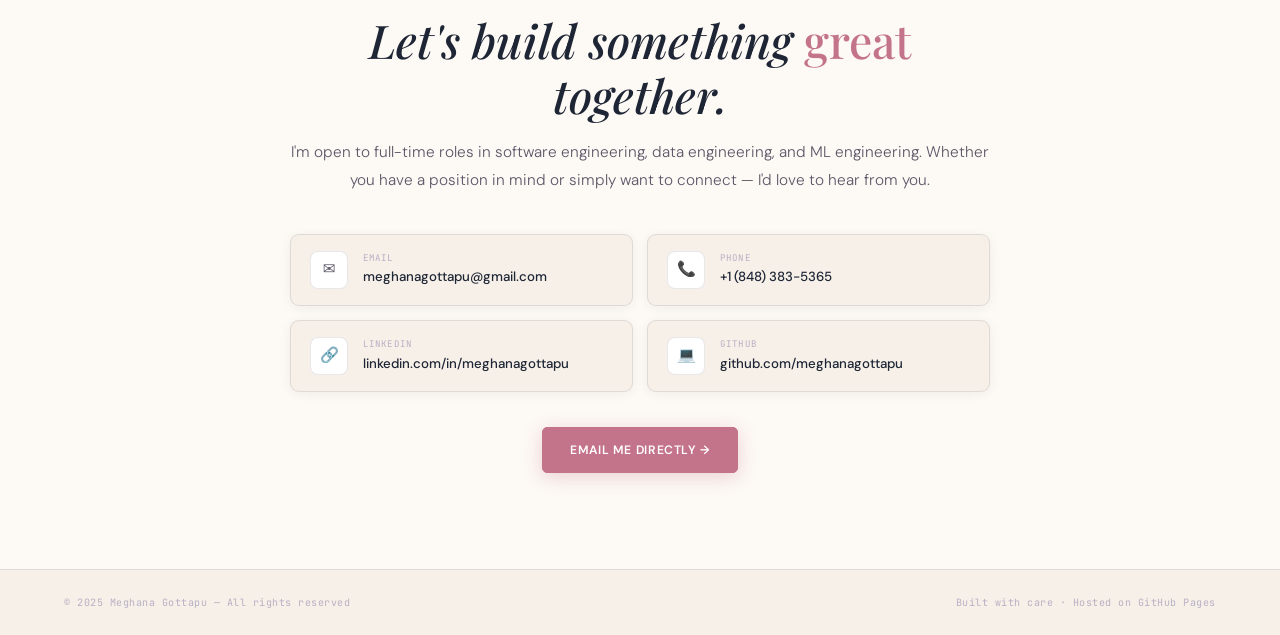
==== commit 58f4e4b4: "Merge branch 'main' of https://github.com/meghanagottapu/meghanagottapu.github.io" ====
--- a/index.html
+++ b/index.html
@@ -502,7 +502,7 @@
     </div>
     <div class="hero-stats">
       <div><div class="hs-num">3+</div><div class="hs-lbl">Years Exp.</div></div>
-      <div><div class="hs-num">35%</div><div class="hs-lbl">Latency Cut</div></div>
+      <!-- <div><div class="hs-num">35%</div><div class="hs-lbl">Latency Cut</div></div> -->
       <div><div class="hs-num">3.83</div><div class="hs-lbl">GPA Rutgers</div></div>
     </div>
   </div>
